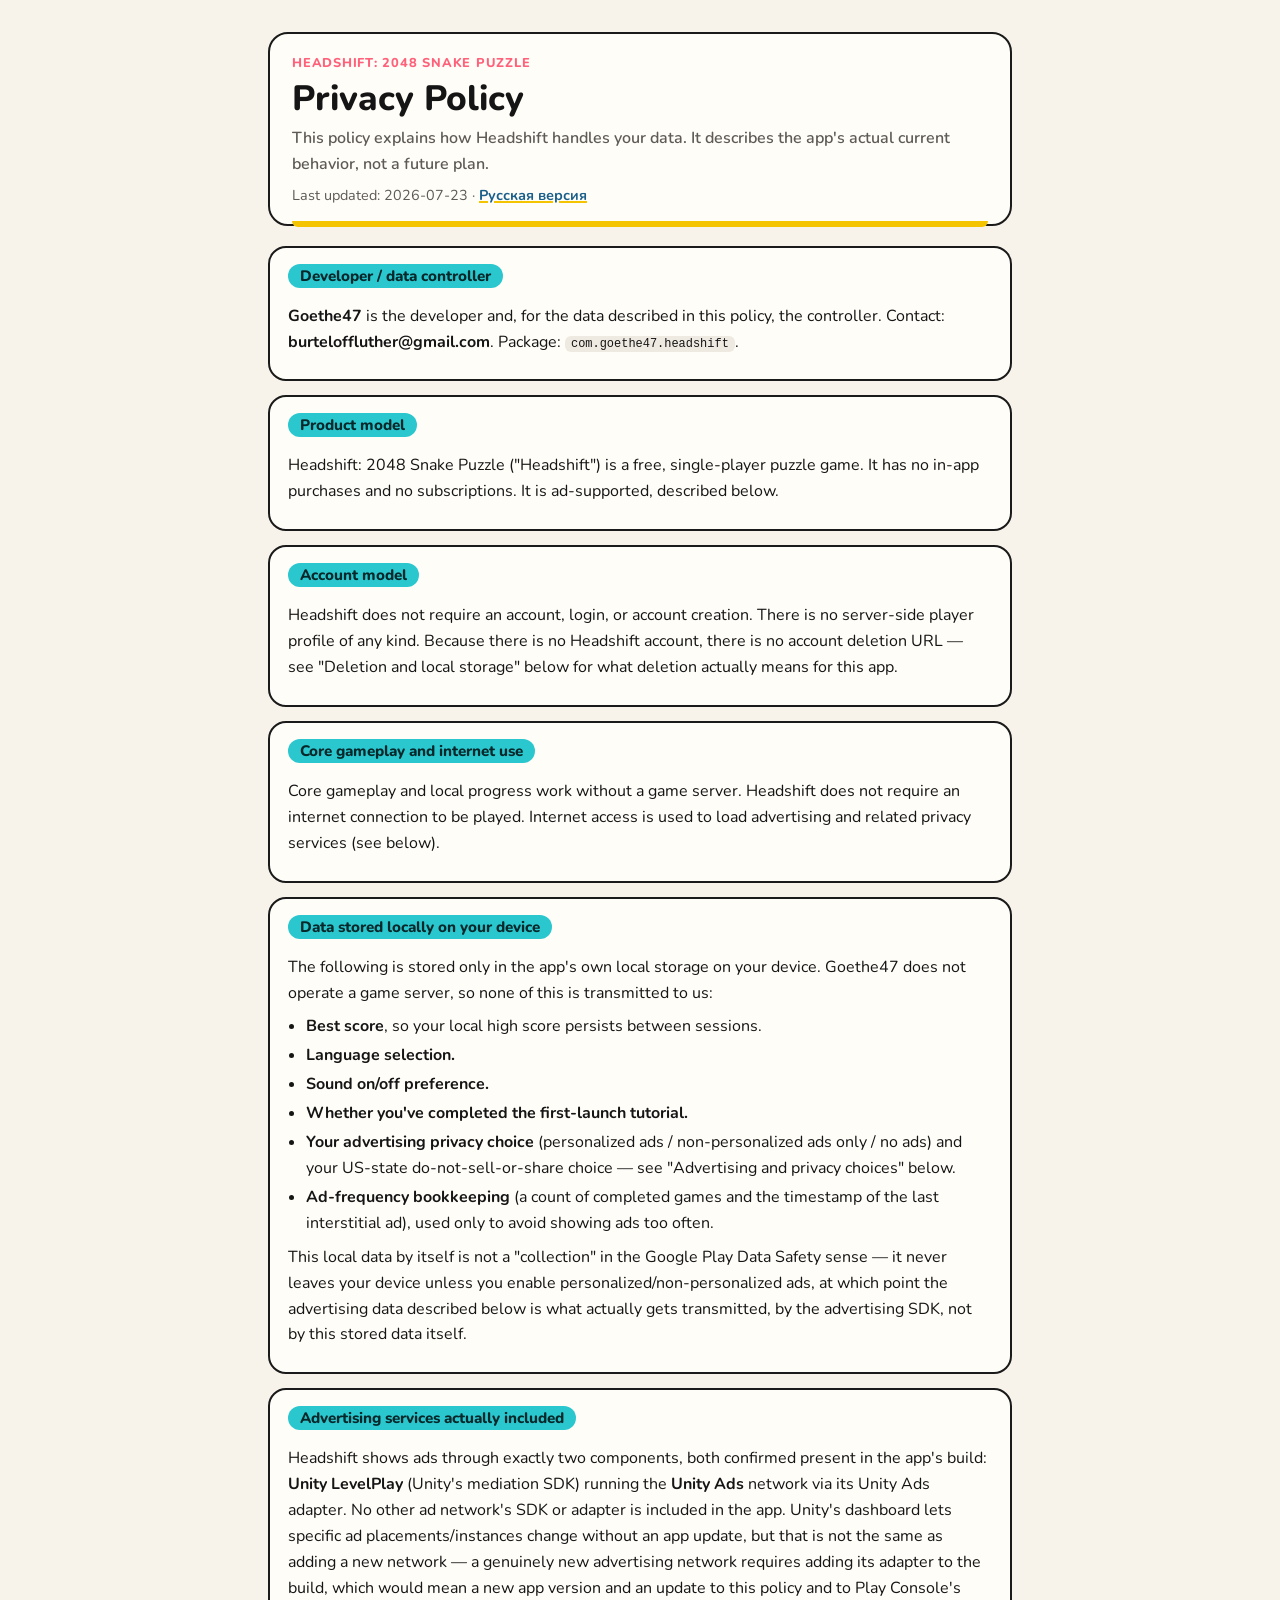
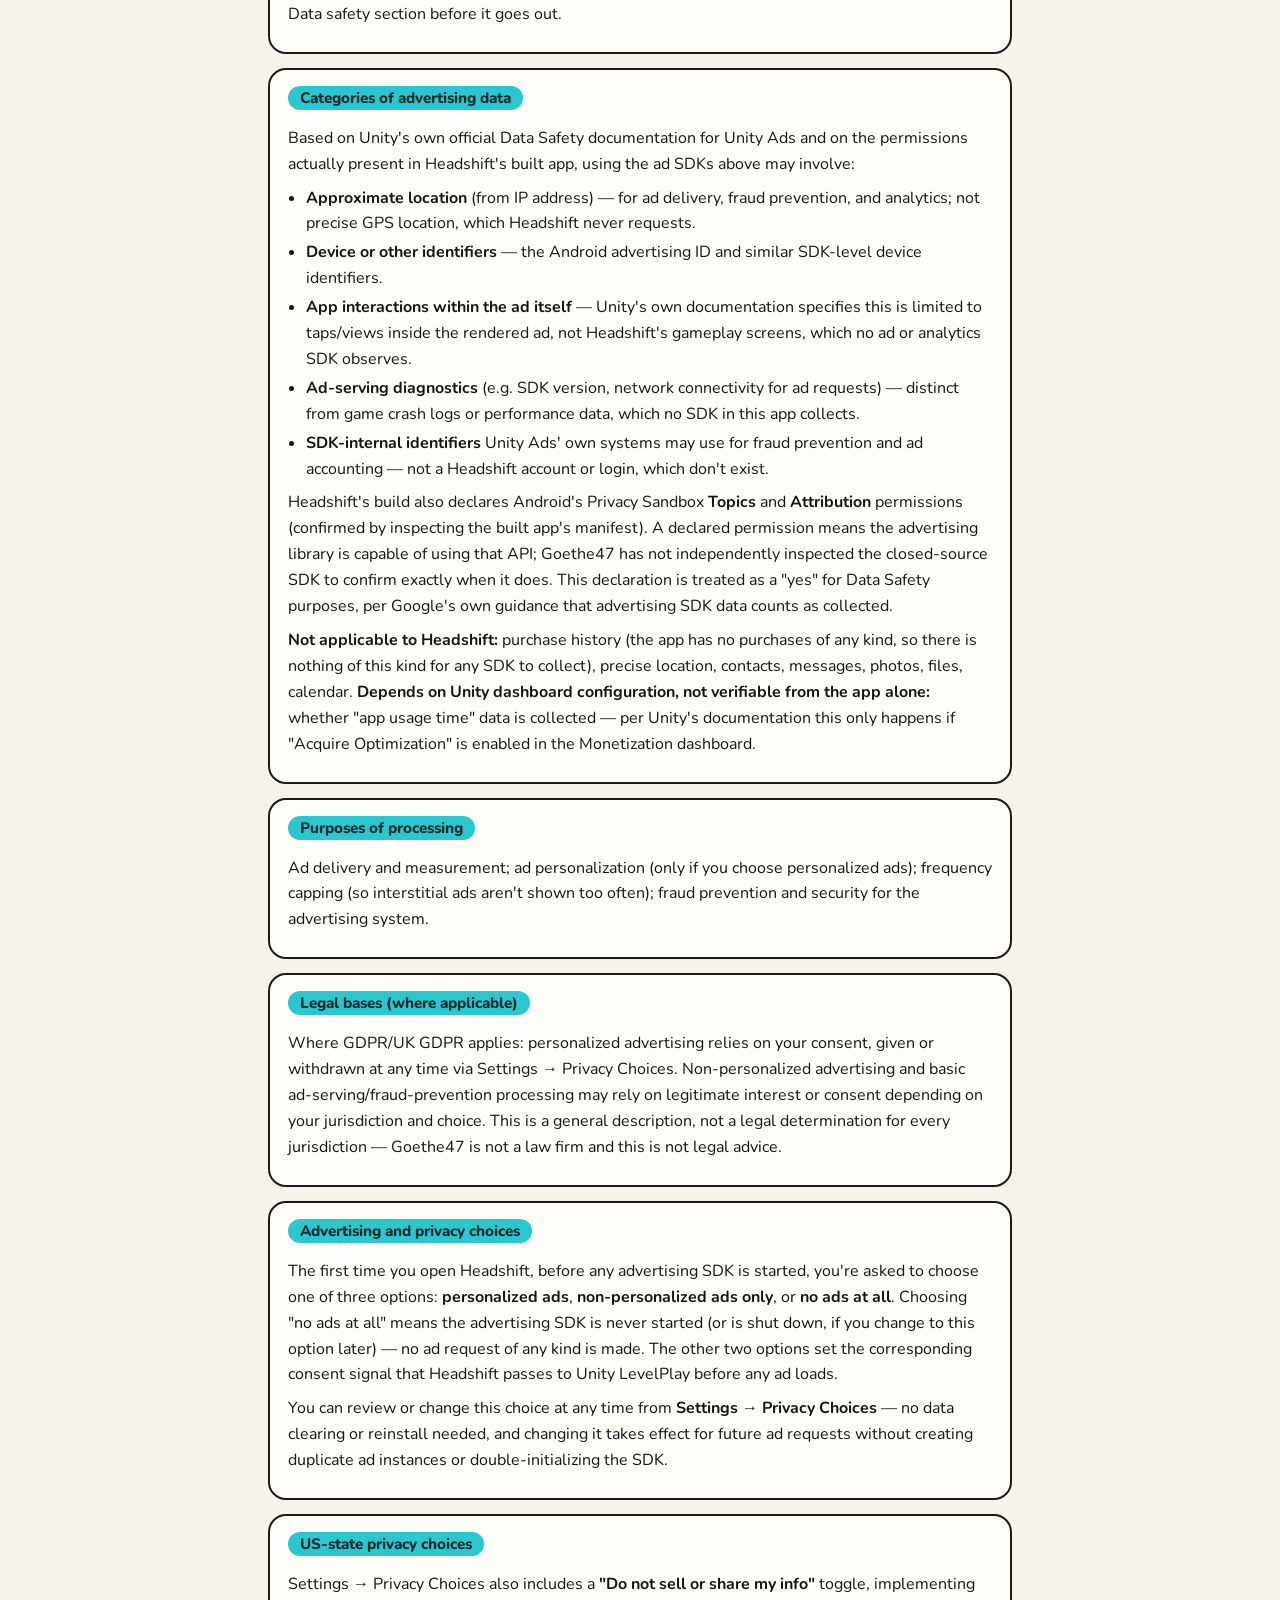
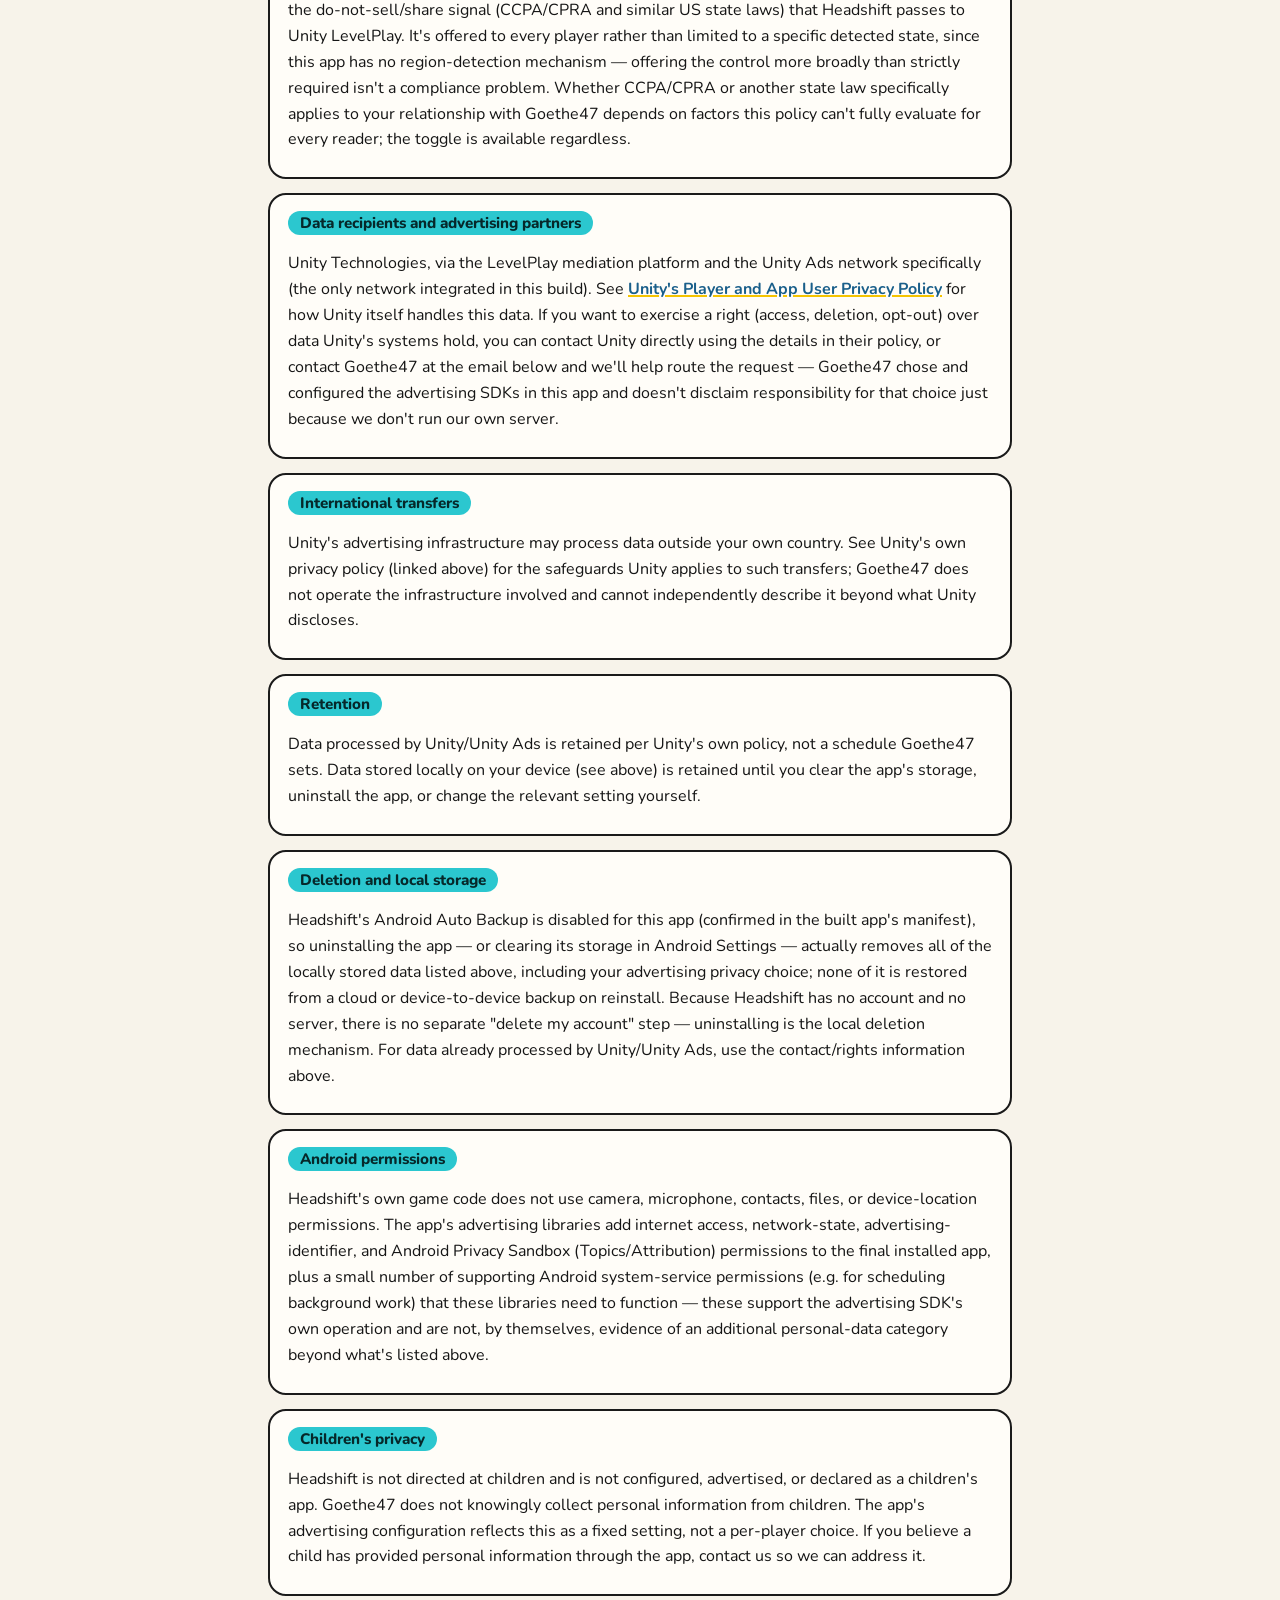
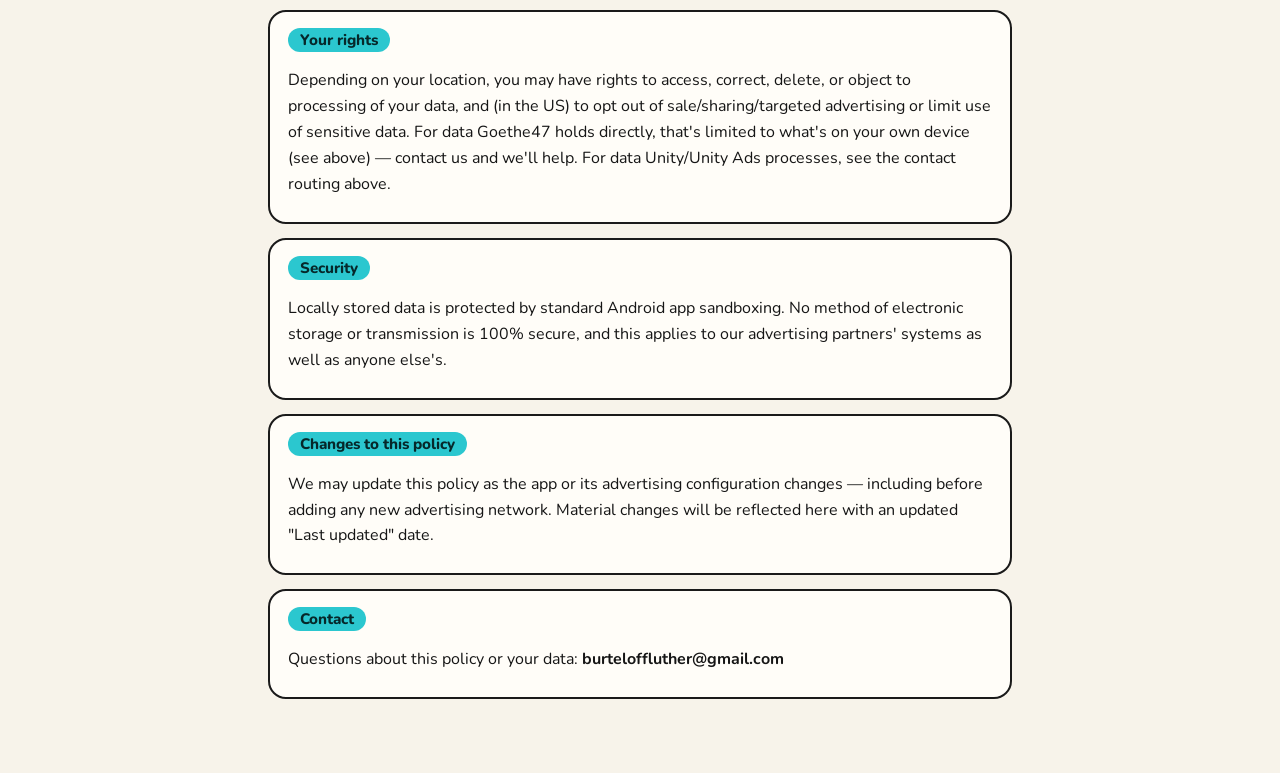
==== index.html @ c15bf527 "Rewrite policy to match the audited, actually-implemented behavior Removes claims that no longer hel" ====
<!doctype html>
<html lang="en">
<head>
  <meta charset="utf-8" />
  <meta name="viewport" content="width=device-width,initial-scale=1" />
  <title>Headshift Privacy Policy</title>
  <link rel="stylesheet" href="styles.css" />
</head>
<body>
  <main class="container">
    <header class="page-header">
      <p class="eyebrow">Headshift: 2048 Snake Puzzle</p>
      <h1>Privacy Policy</h1>
      <p class="lead">This policy explains how Headshift handles your data. It describes the app's actual current behavior, not a future plan.</p>
      <p class="meta">Last updated: 2026-07-23 · <a href="privacy.ru.html">Русская версия</a></p>
    </header>

    <section><h2>Developer / data controller</h2><p><strong>Goethe47</strong> is the developer and, for the data described in this policy, the controller. Contact: <strong>burteloffluther@gmail.com</strong>. Package: <code>com.goethe47.headshift</code>.</p></section>

    <section><h2>Product model</h2><p>Headshift: 2048 Snake Puzzle ("Headshift") is a free, single-player puzzle game. It has no in-app purchases and no subscriptions. It is ad-supported, described below.</p></section>

    <section><h2>Account model</h2><p>Headshift does not require an account, login, or account creation. There is no server-side player profile of any kind. Because there is no Headshift account, there is no account deletion URL — see "Deletion and local storage" below for what deletion actually means for this app.</p></section>

    <section><h2>Core gameplay and internet use</h2><p>Core gameplay and local progress work without a game server. Headshift does not require an internet connection to be played. Internet access is used to load advertising and related privacy services (see below).</p></section>

    <section><h2>Data stored locally on your device</h2><p>The following is stored only in the app's own local storage on your device. Goethe47 does not operate a game server, so none of this is transmitted to us:</p><ul><li><strong>Best score</strong>, so your local high score persists between sessions.</li><li><strong>Language selection.</strong></li><li><strong>Sound on/off preference.</strong></li><li><strong>Whether you've completed the first-launch tutorial.</strong></li><li><strong>Your advertising privacy choice</strong> (personalized ads / non-personalized ads only / no ads) and your US-state do-not-sell-or-share choice — see "Advertising and privacy choices" below.</li><li><strong>Ad-frequency bookkeeping</strong> (a count of completed games and the timestamp of the last interstitial ad), used only to avoid showing ads too often.</li></ul><p>This local data by itself is not a "collection" in the Google Play Data Safety sense — it never leaves your device unless you enable personalized/non-personalized ads, at which point the advertising data described below is what actually gets transmitted, by the advertising SDK, not by this stored data itself.</p></section>

    <section><h2>Advertising services actually included</h2><p>Headshift shows ads through exactly two components, both confirmed present in the app's build: <strong>Unity LevelPlay</strong> (Unity's mediation SDK) running the <strong>Unity Ads</strong> network via its Unity Ads adapter. No other ad network's SDK or adapter is included in the app. Unity's dashboard lets specific ad placements/instances change without an app update, but that is not the same as adding a new network — a genuinely new advertising network requires adding its adapter to the build, which would mean a new app version and an update to this policy and to Play Console's Data safety section before it goes out.</p></section>

    <section><h2>Categories of advertising data</h2><p>Based on Unity's own official Data Safety documentation for Unity Ads and on the permissions actually present in Headshift's built app, using the ad SDKs above may involve:</p><ul><li><strong>Approximate location</strong> (from IP address) — for ad delivery, fraud prevention, and analytics; not precise GPS location, which Headshift never requests.</li><li><strong>Device or other identifiers</strong> — the Android advertising ID and similar SDK-level device identifiers.</li><li><strong>App interactions within the ad itself</strong> — Unity's own documentation specifies this is limited to taps/views inside the rendered ad, not Headshift's gameplay screens, which no ad or analytics SDK observes.</li><li><strong>Ad-serving diagnostics</strong> (e.g. SDK version, network connectivity for ad requests) — distinct from game crash logs or performance data, which no SDK in this app collects.</li><li><strong>SDK-internal identifiers</strong> Unity Ads' own systems may use for fraud prevention and ad accounting — not a Headshift account or login, which don't exist.</li></ul><p>Headshift's build also declares Android's Privacy Sandbox <strong>Topics</strong> and <strong>Attribution</strong> permissions (confirmed by inspecting the built app's manifest). A declared permission means the advertising library is capable of using that API; Goethe47 has not independently inspected the closed-source SDK to confirm exactly when it does. This declaration is treated as a "yes" for Data Safety purposes, per Google's own guidance that advertising SDK data counts as collected.</p><p><strong>Not applicable to Headshift:</strong> purchase history (the app has no purchases of any kind, so there is nothing of this kind for any SDK to collect), precise location, contacts, messages, photos, files, calendar. <strong>Depends on Unity dashboard configuration, not verifiable from the app alone:</strong> whether "app usage time" data is collected — per Unity's documentation this only happens if "Acquire Optimization" is enabled in the Monetization dashboard.</p></section>

    <section><h2>Purposes of processing</h2><p>Ad delivery and measurement; ad personalization (only if you choose personalized ads); frequency capping (so interstitial ads aren't shown too often); fraud prevention and security for the advertising system.</p></section>

    <section><h2>Legal bases (where applicable)</h2><p>Where GDPR/UK GDPR applies: personalized advertising relies on your consent, given or withdrawn at any time via Settings → Privacy Choices. Non-personalized advertising and basic ad-serving/fraud-prevention processing may rely on legitimate interest or consent depending on your jurisdiction and choice. This is a general description, not a legal determination for every jurisdiction — Goethe47 is not a law firm and this is not legal advice.</p></section>

    <section><h2>Advertising and privacy choices</h2><p>The first time you open Headshift, before any advertising SDK is started, you're asked to choose one of three options: <strong>personalized ads</strong>, <strong>non-personalized ads only</strong>, or <strong>no ads at all</strong>. Choosing "no ads at all" means the advertising SDK is never started (or is shut down, if you change to this option later) — no ad request of any kind is made. The other two options set the corresponding consent signal that Headshift passes to Unity LevelPlay before any ad loads.</p><p>You can review or change this choice at any time from <strong>Settings → Privacy Choices</strong> — no data clearing or reinstall needed, and changing it takes effect for future ad requests without creating duplicate ad instances or double-initializing the SDK.</p></section>

    <section><h2>US-state privacy choices</h2><p>Settings → Privacy Choices also includes a <strong>"Do not sell or share my info"</strong> toggle, implementing the do-not-sell/share signal (CCPA/CPRA and similar US state laws) that Headshift passes to Unity LevelPlay. It's offered to every player rather than limited to a specific detected state, since this app has no region-detection mechanism — offering the control more broadly than strictly required isn't a compliance problem. Whether CCPA/CPRA or another state law specifically applies to your relationship with Goethe47 depends on factors this policy can't fully evaluate for every reader; the toggle is available regardless.</p></section>

    <section><h2>Data recipients and advertising partners</h2><p>Unity Technologies, via the LevelPlay mediation platform and the Unity Ads network specifically (the only network integrated in this build). See <a href="https://unity.com/legal/game-player-and-app-user-privacy-policy" target="_blank" rel="noopener">Unity's Player and App User Privacy Policy</a> for how Unity itself handles this data. If you want to exercise a right (access, deletion, opt-out) over data Unity's systems hold, you can contact Unity directly using the details in their policy, or contact Goethe47 at the email below and we'll help route the request — Goethe47 chose and configured the advertising SDKs in this app and doesn't disclaim responsibility for that choice just because we don't run our own server.</p></section>

    <section><h2>International transfers</h2><p>Unity's advertising infrastructure may process data outside your own country. See Unity's own privacy policy (linked above) for the safeguards Unity applies to such transfers; Goethe47 does not operate the infrastructure involved and cannot independently describe it beyond what Unity discloses.</p></section>

    <section><h2>Retention</h2><p>Data processed by Unity/Unity Ads is retained per Unity's own policy, not a schedule Goethe47 sets. Data stored locally on your device (see above) is retained until you clear the app's storage, uninstall the app, or change the relevant setting yourself.</p></section>

    <section><h2>Deletion and local storage</h2><p>Headshift's Android Auto Backup is disabled for this app (confirmed in the built app's manifest), so uninstalling the app — or clearing its storage in Android Settings — actually removes all of the locally stored data listed above, including your advertising privacy choice; none of it is restored from a cloud or device-to-device backup on reinstall. Because Headshift has no account and no server, there is no separate "delete my account" step — uninstalling is the local deletion mechanism. For data already processed by Unity/Unity Ads, use the contact/rights information above.</p></section>

    <section><h2>Android permissions</h2><p>Headshift's own game code does not use camera, microphone, contacts, files, or device-location permissions. The app's advertising libraries add internet access, network-state, advertising-identifier, and Android Privacy Sandbox (Topics/Attribution) permissions to the final installed app, plus a small number of supporting Android system-service permissions (e.g. for scheduling background work) that these libraries need to function — these support the advertising SDK's own operation and are not, by themselves, evidence of an additional personal-data category beyond what's listed above.</p></section>

    <section><h2>Children's privacy</h2><p>Headshift is not directed at children and is not configured, advertised, or declared as a children's app. Goethe47 does not knowingly collect personal information from children. The app's advertising configuration reflects this as a fixed setting, not a per-player choice. If you believe a child has provided personal information through the app, contact us so we can address it.</p></section>

    <section><h2>Your rights</h2><p>Depending on your location, you may have rights to access, correct, delete, or object to processing of your data, and (in the US) to opt out of sale/sharing/targeted advertising or limit use of sensitive data. For data Goethe47 holds directly, that's limited to what's on your own device (see above) — contact us and we'll help. For data Unity/Unity Ads processes, see the contact routing above.</p></section>

    <section><h2>Security</h2><p>Locally stored data is protected by standard Android app sandboxing. No method of electronic storage or transmission is 100% secure, and this applies to our advertising partners' systems as well as anyone else's.</p></section>

    <section><h2>Changes to this policy</h2><p>We may update this policy as the app or its advertising configuration changes — including before adding any new advertising network. Material changes will be reflected here with an updated "Last updated" date.</p></section>

    <section><h2>Contact</h2><p>Questions about this policy or your data: <strong>burteloffluther@gmail.com</strong></p></section>
  </main>
</body>
</html>
---- styles.css ----
@import url("https://fonts.googleapis.com/css2?family=Nunito:wght@400;600;700;800&display=swap");

:root {
  --bg: #f7f3ea;
  --card: #fffdf8;
  --ink: #151515;
  --muted: #5e5a55;
  --border: #1a1a1a;
  --coral: #ff617a;
  --teal: #2bc7cf;
  --gold: #f5c400;
}

* { box-sizing: border-box; }

body {
  margin: 0;
  font-family: "Nunito", "Segoe UI", sans-serif;
  color: var(--ink);
  line-height: 1.62;
  background: var(--bg);
}

.container {
  max-width: 780px;
  margin: 0 auto;
  padding: 32px 18px 60px;
}

.page-header {
  margin-bottom: 20px;
  background: var(--card);
  border: 2px solid var(--border);
  border-radius: 20px;
  padding: 20px 22px 16px;
  position: relative;
}

.page-header::after {
  content: "";
  position: absolute;
  left: 22px;
  right: 22px;
  bottom: -3px;
  height: 6px;
  border-radius: 0 0 12px 12px;
  background: var(--gold);
}

.eyebrow {
  margin: 0 0 6px;
  color: var(--coral);
  font: 800 0.8rem "Nunito", sans-serif;
  letter-spacing: 0.06em;
  text-transform: uppercase;
}

h1 {
  margin: 0 0 8px;
  font: 800 clamp(1.7rem, 1.45rem + 1.1vw, 2.2rem) "Nunito", sans-serif;
  line-height: 1.15;
}

.lead { margin: 0 0 6px; color: var(--muted); font-weight: 600; }

.meta { margin: 0; color: var(--muted); font-size: 0.9rem; }

section {
  margin-bottom: 14px;
  padding: 16px 18px;
  border-radius: 18px;
  border: 2px solid var(--border);
  background: var(--card);
}

section h2 {
  margin: 0 0 8px;
  display: inline-block;
  padding: 2px 12px;
  border-radius: 999px;
  background: var(--teal);
  color: #06282a;
  font: 800 0.95rem "Nunito", sans-serif;
}

section p, section li { color: var(--ink); }

section p { margin: 8px 0; }

ul { margin: 8px 0 0 18px; padding: 0; }

li { margin: 3px 0; }

code {
  background: #efeae1;
  border-radius: 6px;
  padding: 1px 6px;
  font-size: 0.92em;
}

a {
  color: #1a5f8a;
  font-weight: 700;
  text-decoration: underline;
  text-decoration-color: var(--gold);
  text-decoration-thickness: 2px;
}

.footer { color: var(--muted); font-size: 0.9rem; text-align: center; }

@media (max-width: 640px) {
  .container { padding: 22px 12px 40px; }
}

@media (prefers-reduced-motion: reduce) {
  *,
  *::before,
  *::after {
    animation-duration: 0.01ms !important;
    animation-iteration-count: 1 !important;
    transition-duration: 0.01ms !important;
    scroll-behavior: auto !important;
  }
}
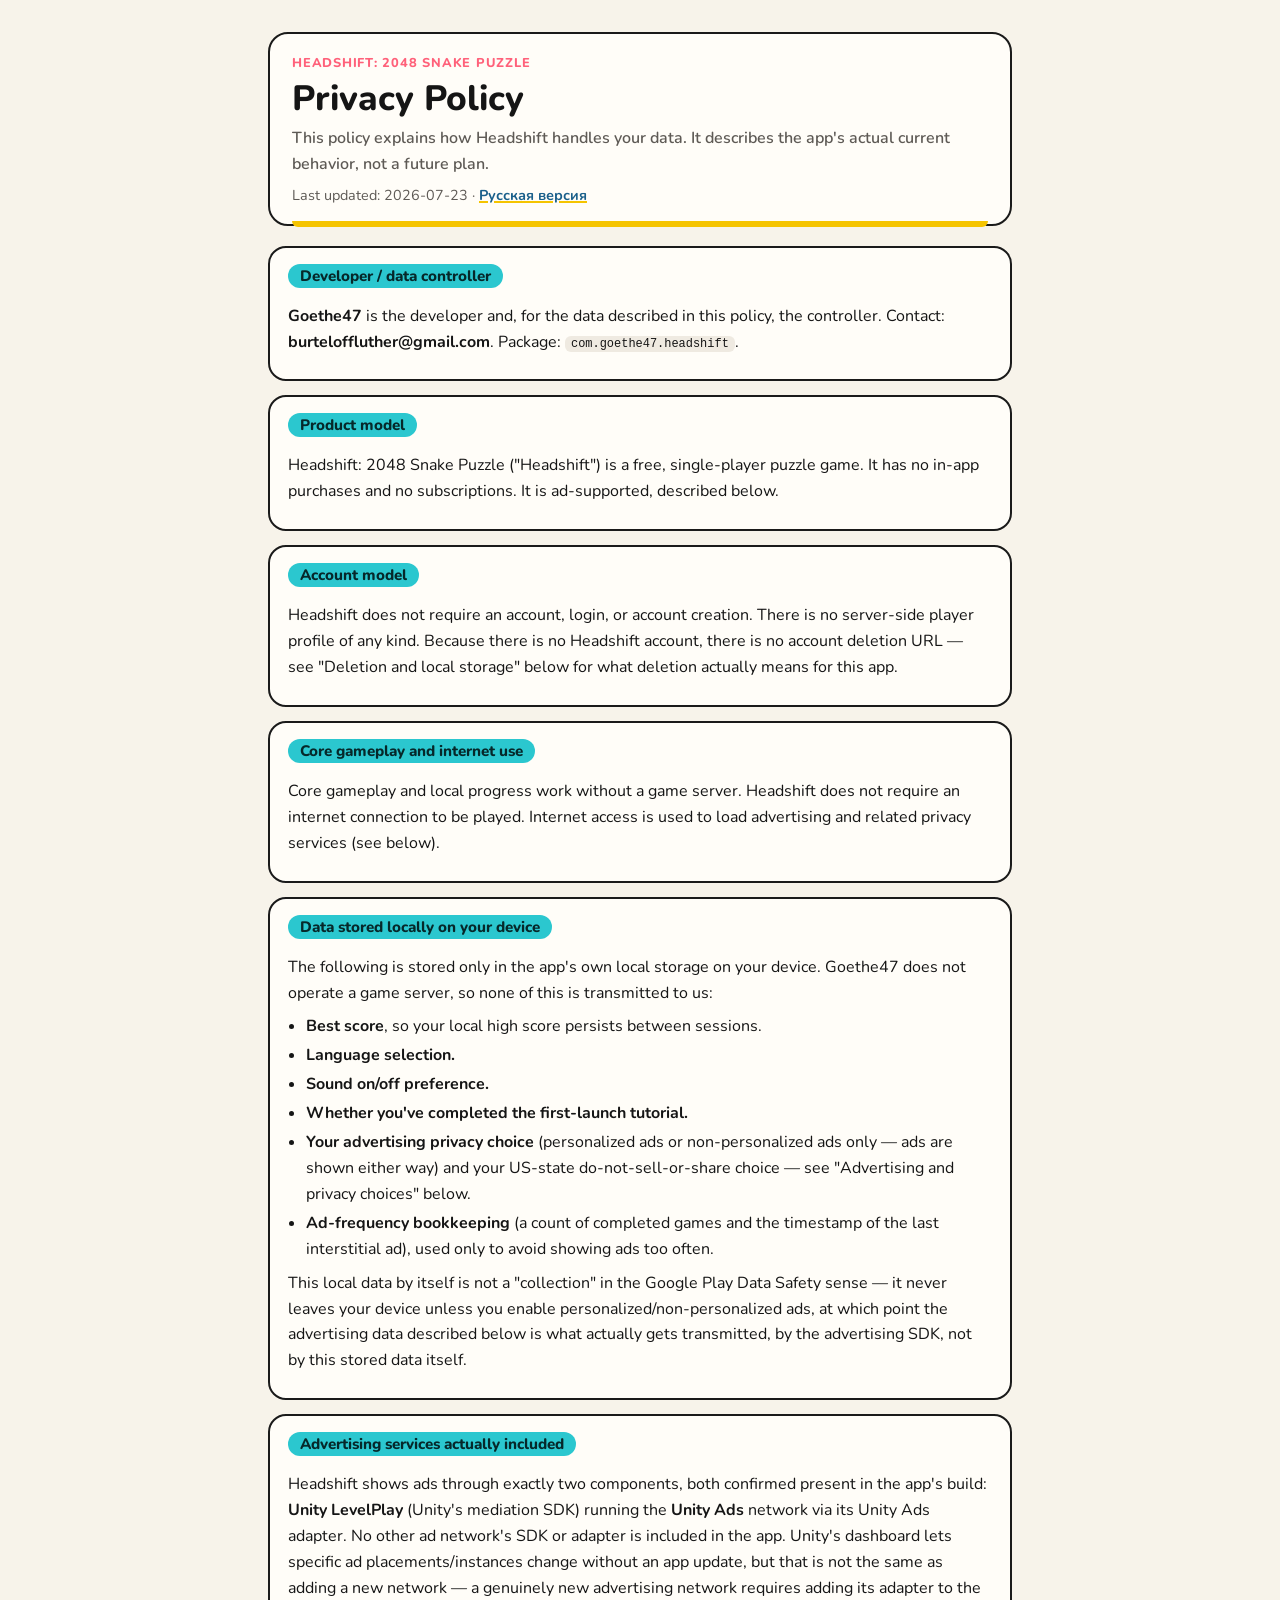
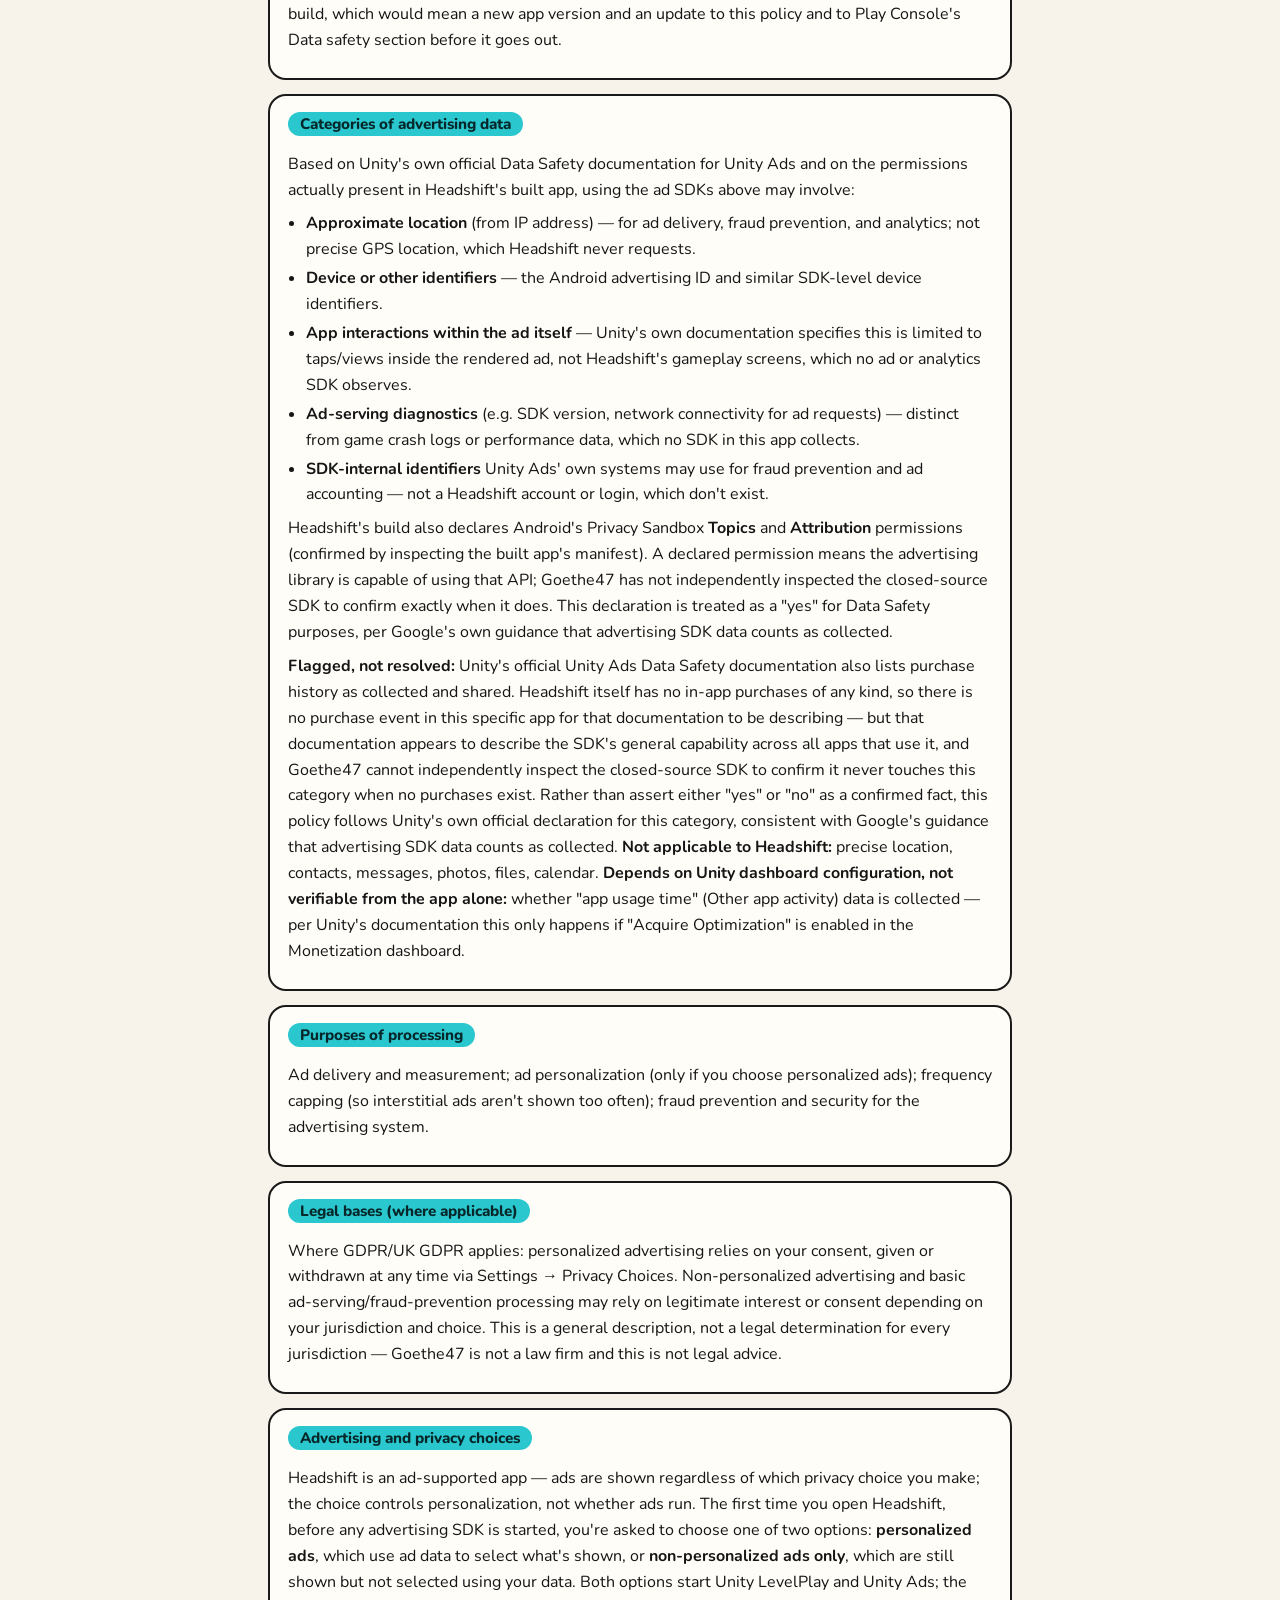
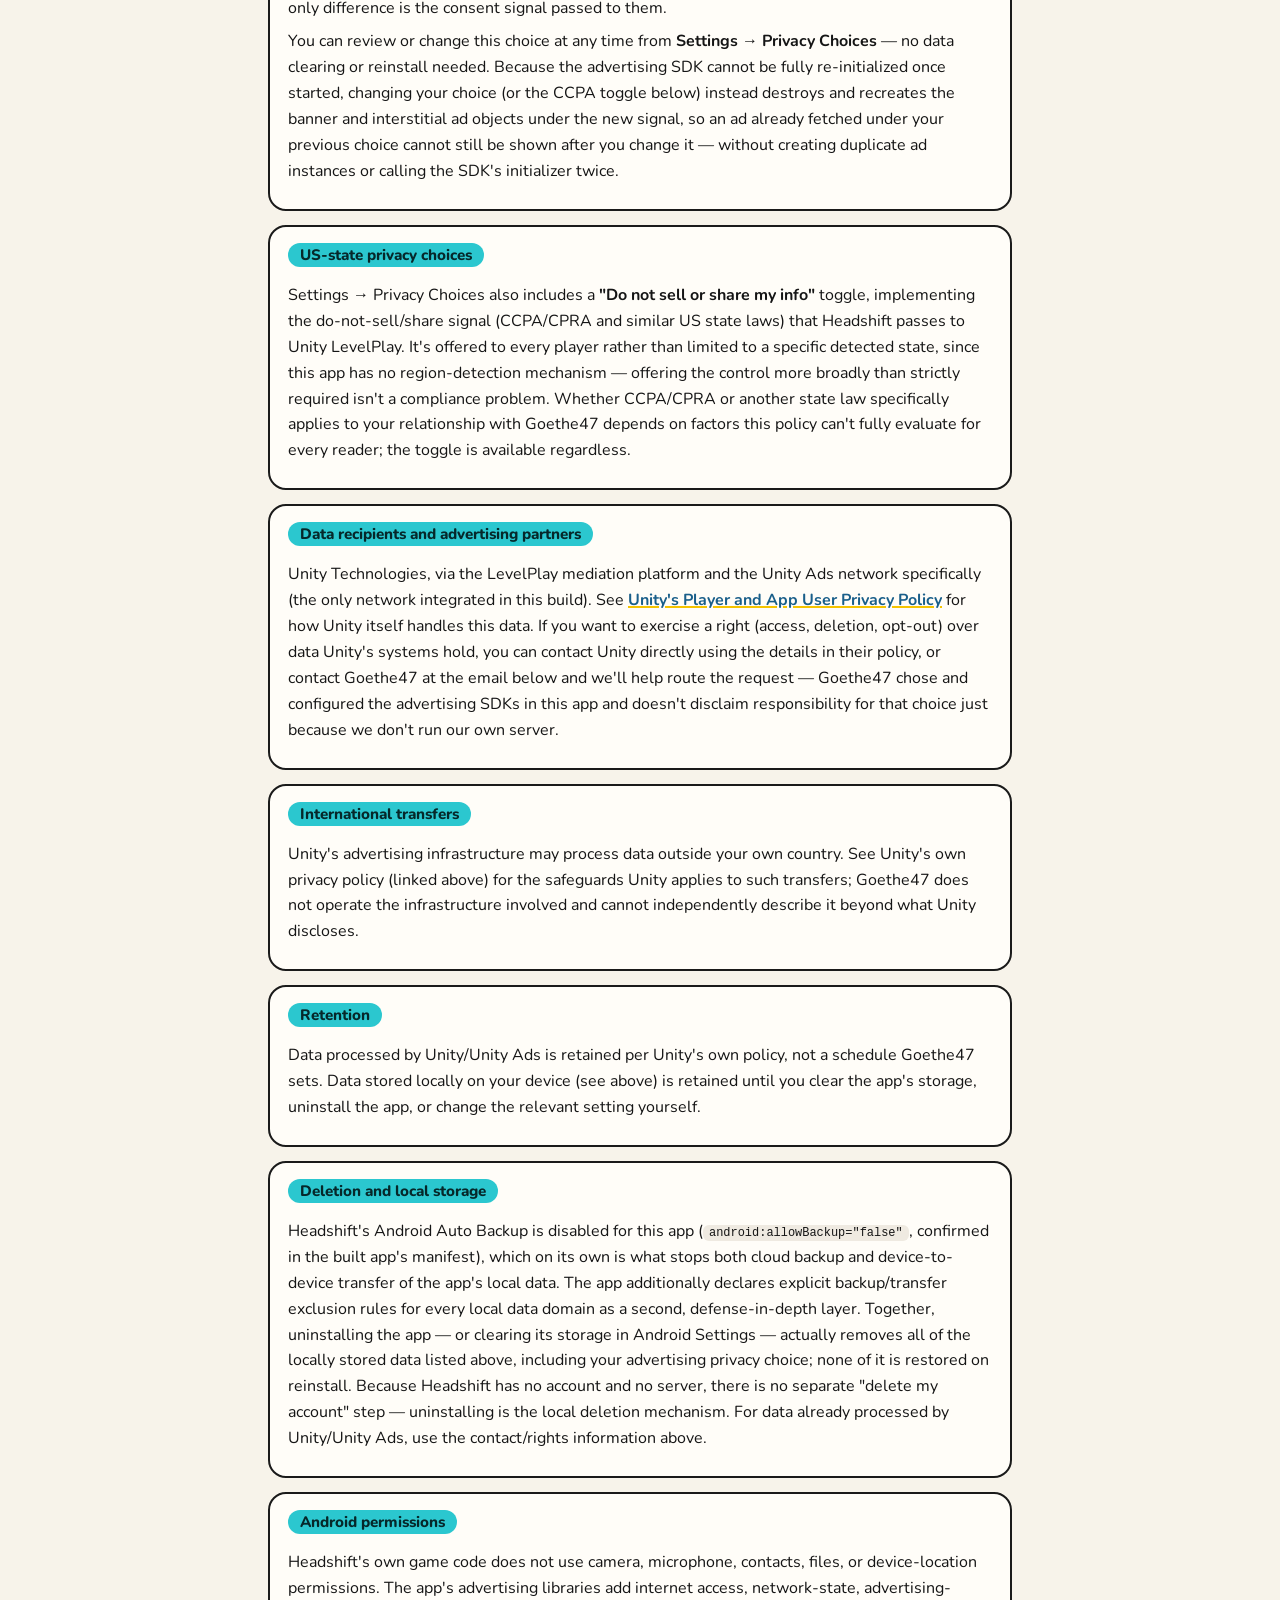
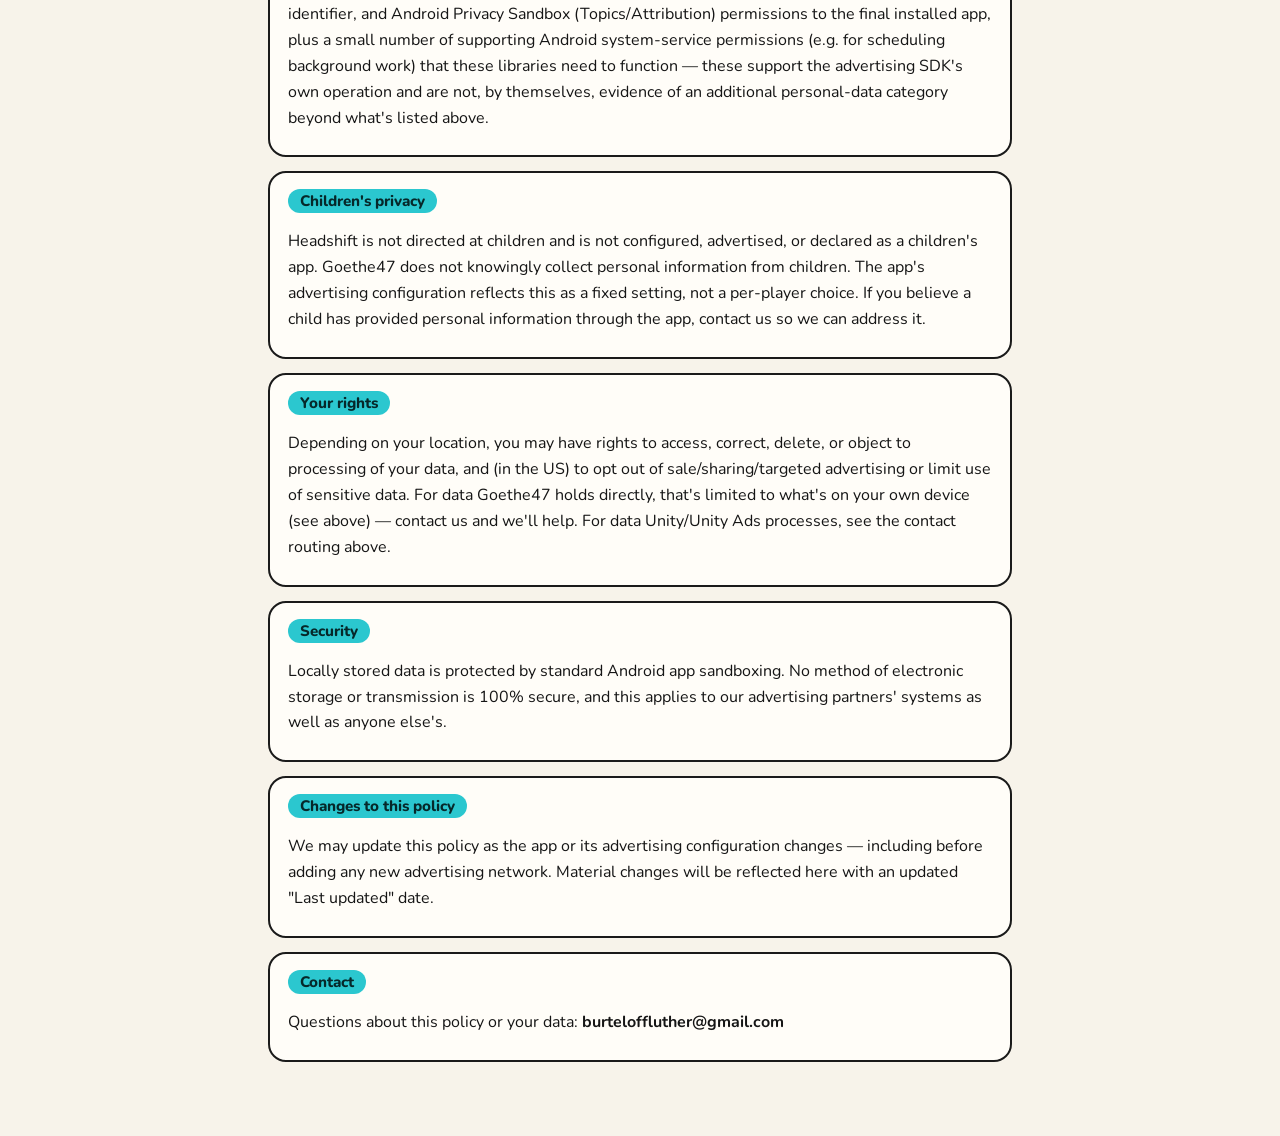
==== commit 527751df: "Correct policy: ads always show, no full-decline option The previous version described a "no ads at " ====
--- a/index.html
+++ b/index.html
@@ -23,17 +23,17 @@
 
     <section><h2>Core gameplay and internet use</h2><p>Core gameplay and local progress work without a game server. Headshift does not require an internet connection to be played. Internet access is used to load advertising and related privacy services (see below).</p></section>
 
-    <section><h2>Data stored locally on your device</h2><p>The following is stored only in the app's own local storage on your device. Goethe47 does not operate a game server, so none of this is transmitted to us:</p><ul><li><strong>Best score</strong>, so your local high score persists between sessions.</li><li><strong>Language selection.</strong></li><li><strong>Sound on/off preference.</strong></li><li><strong>Whether you've completed the first-launch tutorial.</strong></li><li><strong>Your advertising privacy choice</strong> (personalized ads / non-personalized ads only / no ads) and your US-state do-not-sell-or-share choice — see "Advertising and privacy choices" below.</li><li><strong>Ad-frequency bookkeeping</strong> (a count of completed games and the timestamp of the last interstitial ad), used only to avoid showing ads too often.</li></ul><p>This local data by itself is not a "collection" in the Google Play Data Safety sense — it never leaves your device unless you enable personalized/non-personalized ads, at which point the advertising data described below is what actually gets transmitted, by the advertising SDK, not by this stored data itself.</p></section>
+    <section><h2>Data stored locally on your device</h2><p>The following is stored only in the app's own local storage on your device. Goethe47 does not operate a game server, so none of this is transmitted to us:</p><ul><li><strong>Best score</strong>, so your local high score persists between sessions.</li><li><strong>Language selection.</strong></li><li><strong>Sound on/off preference.</strong></li><li><strong>Whether you've completed the first-launch tutorial.</strong></li><li><strong>Your advertising privacy choice</strong> (personalized ads or non-personalized ads only — ads are shown either way) and your US-state do-not-sell-or-share choice — see "Advertising and privacy choices" below.</li><li><strong>Ad-frequency bookkeeping</strong> (a count of completed games and the timestamp of the last interstitial ad), used only to avoid showing ads too often.</li></ul><p>This local data by itself is not a "collection" in the Google Play Data Safety sense — it never leaves your device unless you enable personalized/non-personalized ads, at which point the advertising data described below is what actually gets transmitted, by the advertising SDK, not by this stored data itself.</p></section>
 
     <section><h2>Advertising services actually included</h2><p>Headshift shows ads through exactly two components, both confirmed present in the app's build: <strong>Unity LevelPlay</strong> (Unity's mediation SDK) running the <strong>Unity Ads</strong> network via its Unity Ads adapter. No other ad network's SDK or adapter is included in the app. Unity's dashboard lets specific ad placements/instances change without an app update, but that is not the same as adding a new network — a genuinely new advertising network requires adding its adapter to the build, which would mean a new app version and an update to this policy and to Play Console's Data safety section before it goes out.</p></section>
 
-    <section><h2>Categories of advertising data</h2><p>Based on Unity's own official Data Safety documentation for Unity Ads and on the permissions actually present in Headshift's built app, using the ad SDKs above may involve:</p><ul><li><strong>Approximate location</strong> (from IP address) — for ad delivery, fraud prevention, and analytics; not precise GPS location, which Headshift never requests.</li><li><strong>Device or other identifiers</strong> — the Android advertising ID and similar SDK-level device identifiers.</li><li><strong>App interactions within the ad itself</strong> — Unity's own documentation specifies this is limited to taps/views inside the rendered ad, not Headshift's gameplay screens, which no ad or analytics SDK observes.</li><li><strong>Ad-serving diagnostics</strong> (e.g. SDK version, network connectivity for ad requests) — distinct from game crash logs or performance data, which no SDK in this app collects.</li><li><strong>SDK-internal identifiers</strong> Unity Ads' own systems may use for fraud prevention and ad accounting — not a Headshift account or login, which don't exist.</li></ul><p>Headshift's build also declares Android's Privacy Sandbox <strong>Topics</strong> and <strong>Attribution</strong> permissions (confirmed by inspecting the built app's manifest). A declared permission means the advertising library is capable of using that API; Goethe47 has not independently inspected the closed-source SDK to confirm exactly when it does. This declaration is treated as a "yes" for Data Safety purposes, per Google's own guidance that advertising SDK data counts as collected.</p><p><strong>Not applicable to Headshift:</strong> purchase history (the app has no purchases of any kind, so there is nothing of this kind for any SDK to collect), precise location, contacts, messages, photos, files, calendar. <strong>Depends on Unity dashboard configuration, not verifiable from the app alone:</strong> whether "app usage time" data is collected — per Unity's documentation this only happens if "Acquire Optimization" is enabled in the Monetization dashboard.</p></section>
+    <section><h2>Categories of advertising data</h2><p>Based on Unity's own official Data Safety documentation for Unity Ads and on the permissions actually present in Headshift's built app, using the ad SDKs above may involve:</p><ul><li><strong>Approximate location</strong> (from IP address) — for ad delivery, fraud prevention, and analytics; not precise GPS location, which Headshift never requests.</li><li><strong>Device or other identifiers</strong> — the Android advertising ID and similar SDK-level device identifiers.</li><li><strong>App interactions within the ad itself</strong> — Unity's own documentation specifies this is limited to taps/views inside the rendered ad, not Headshift's gameplay screens, which no ad or analytics SDK observes.</li><li><strong>Ad-serving diagnostics</strong> (e.g. SDK version, network connectivity for ad requests) — distinct from game crash logs or performance data, which no SDK in this app collects.</li><li><strong>SDK-internal identifiers</strong> Unity Ads' own systems may use for fraud prevention and ad accounting — not a Headshift account or login, which don't exist.</li></ul><p>Headshift's build also declares Android's Privacy Sandbox <strong>Topics</strong> and <strong>Attribution</strong> permissions (confirmed by inspecting the built app's manifest). A declared permission means the advertising library is capable of using that API; Goethe47 has not independently inspected the closed-source SDK to confirm exactly when it does. This declaration is treated as a "yes" for Data Safety purposes, per Google's own guidance that advertising SDK data counts as collected.</p><p><strong>Flagged, not resolved:</strong> Unity's official Unity Ads Data Safety documentation also lists purchase history as collected and shared. Headshift itself has no in-app purchases of any kind, so there is no purchase event in this specific app for that documentation to be describing — but that documentation appears to describe the SDK's general capability across all apps that use it, and Goethe47 cannot independently inspect the closed-source SDK to confirm it never touches this category when no purchases exist. Rather than assert either "yes" or "no" as a confirmed fact, this policy follows Unity's own official declaration for this category, consistent with Google's guidance that advertising SDK data counts as collected. <strong>Not applicable to Headshift:</strong> precise location, contacts, messages, photos, files, calendar. <strong>Depends on Unity dashboard configuration, not verifiable from the app alone:</strong> whether "app usage time" (Other app activity) data is collected — per Unity's documentation this only happens if "Acquire Optimization" is enabled in the Monetization dashboard.</p></section>
 
     <section><h2>Purposes of processing</h2><p>Ad delivery and measurement; ad personalization (only if you choose personalized ads); frequency capping (so interstitial ads aren't shown too often); fraud prevention and security for the advertising system.</p></section>
 
     <section><h2>Legal bases (where applicable)</h2><p>Where GDPR/UK GDPR applies: personalized advertising relies on your consent, given or withdrawn at any time via Settings → Privacy Choices. Non-personalized advertising and basic ad-serving/fraud-prevention processing may rely on legitimate interest or consent depending on your jurisdiction and choice. This is a general description, not a legal determination for every jurisdiction — Goethe47 is not a law firm and this is not legal advice.</p></section>
 
-    <section><h2>Advertising and privacy choices</h2><p>The first time you open Headshift, before any advertising SDK is started, you're asked to choose one of three options: <strong>personalized ads</strong>, <strong>non-personalized ads only</strong>, or <strong>no ads at all</strong>. Choosing "no ads at all" means the advertising SDK is never started (or is shut down, if you change to this option later) — no ad request of any kind is made. The other two options set the corresponding consent signal that Headshift passes to Unity LevelPlay before any ad loads.</p><p>You can review or change this choice at any time from <strong>Settings → Privacy Choices</strong> — no data clearing or reinstall needed, and changing it takes effect for future ad requests without creating duplicate ad instances or double-initializing the SDK.</p></section>
+    <section><h2>Advertising and privacy choices</h2><p>Headshift is an ad-supported app — ads are shown regardless of which privacy choice you make; the choice controls personalization, not whether ads run. The first time you open Headshift, before any advertising SDK is started, you're asked to choose one of two options: <strong>personalized ads</strong>, which use ad data to select what's shown, or <strong>non-personalized ads only</strong>, which are still shown but not selected using your data. Both options start Unity LevelPlay and Unity Ads; the only difference is the consent signal passed to them.</p><p>You can review or change this choice at any time from <strong>Settings → Privacy Choices</strong> — no data clearing or reinstall needed. Because the advertising SDK cannot be fully re-initialized once started, changing your choice (or the CCPA toggle below) instead destroys and recreates the banner and interstitial ad objects under the new signal, so an ad already fetched under your previous choice cannot still be shown after you change it — without creating duplicate ad instances or calling the SDK's initializer twice.</p></section>
 
     <section><h2>US-state privacy choices</h2><p>Settings → Privacy Choices also includes a <strong>"Do not sell or share my info"</strong> toggle, implementing the do-not-sell/share signal (CCPA/CPRA and similar US state laws) that Headshift passes to Unity LevelPlay. It's offered to every player rather than limited to a specific detected state, since this app has no region-detection mechanism — offering the control more broadly than strictly required isn't a compliance problem. Whether CCPA/CPRA or another state law specifically applies to your relationship with Goethe47 depends on factors this policy can't fully evaluate for every reader; the toggle is available regardless.</p></section>
 
@@ -43,7 +43,7 @@
 
     <section><h2>Retention</h2><p>Data processed by Unity/Unity Ads is retained per Unity's own policy, not a schedule Goethe47 sets. Data stored locally on your device (see above) is retained until you clear the app's storage, uninstall the app, or change the relevant setting yourself.</p></section>
 
-    <section><h2>Deletion and local storage</h2><p>Headshift's Android Auto Backup is disabled for this app (confirmed in the built app's manifest), so uninstalling the app — or clearing its storage in Android Settings — actually removes all of the locally stored data listed above, including your advertising privacy choice; none of it is restored from a cloud or device-to-device backup on reinstall. Because Headshift has no account and no server, there is no separate "delete my account" step — uninstalling is the local deletion mechanism. For data already processed by Unity/Unity Ads, use the contact/rights information above.</p></section>
+    <section><h2>Deletion and local storage</h2><p>Headshift's Android Auto Backup is disabled for this app (<code>android:allowBackup="false"</code>, confirmed in the built app's manifest), which on its own is what stops both cloud backup and device-to-device transfer of the app's local data. The app additionally declares explicit backup/transfer exclusion rules for every local data domain as a second, defense-in-depth layer. Together, uninstalling the app — or clearing its storage in Android Settings — actually removes all of the locally stored data listed above, including your advertising privacy choice; none of it is restored on reinstall. Because Headshift has no account and no server, there is no separate "delete my account" step — uninstalling is the local deletion mechanism. For data already processed by Unity/Unity Ads, use the contact/rights information above.</p></section>
 
     <section><h2>Android permissions</h2><p>Headshift's own game code does not use camera, microphone, contacts, files, or device-location permissions. The app's advertising libraries add internet access, network-state, advertising-identifier, and Android Privacy Sandbox (Topics/Attribution) permissions to the final installed app, plus a small number of supporting Android system-service permissions (e.g. for scheduling background work) that these libraries need to function — these support the advertising SDK's own operation and are not, by themselves, evidence of an additional personal-data category beyond what's listed above.</p></section>
 
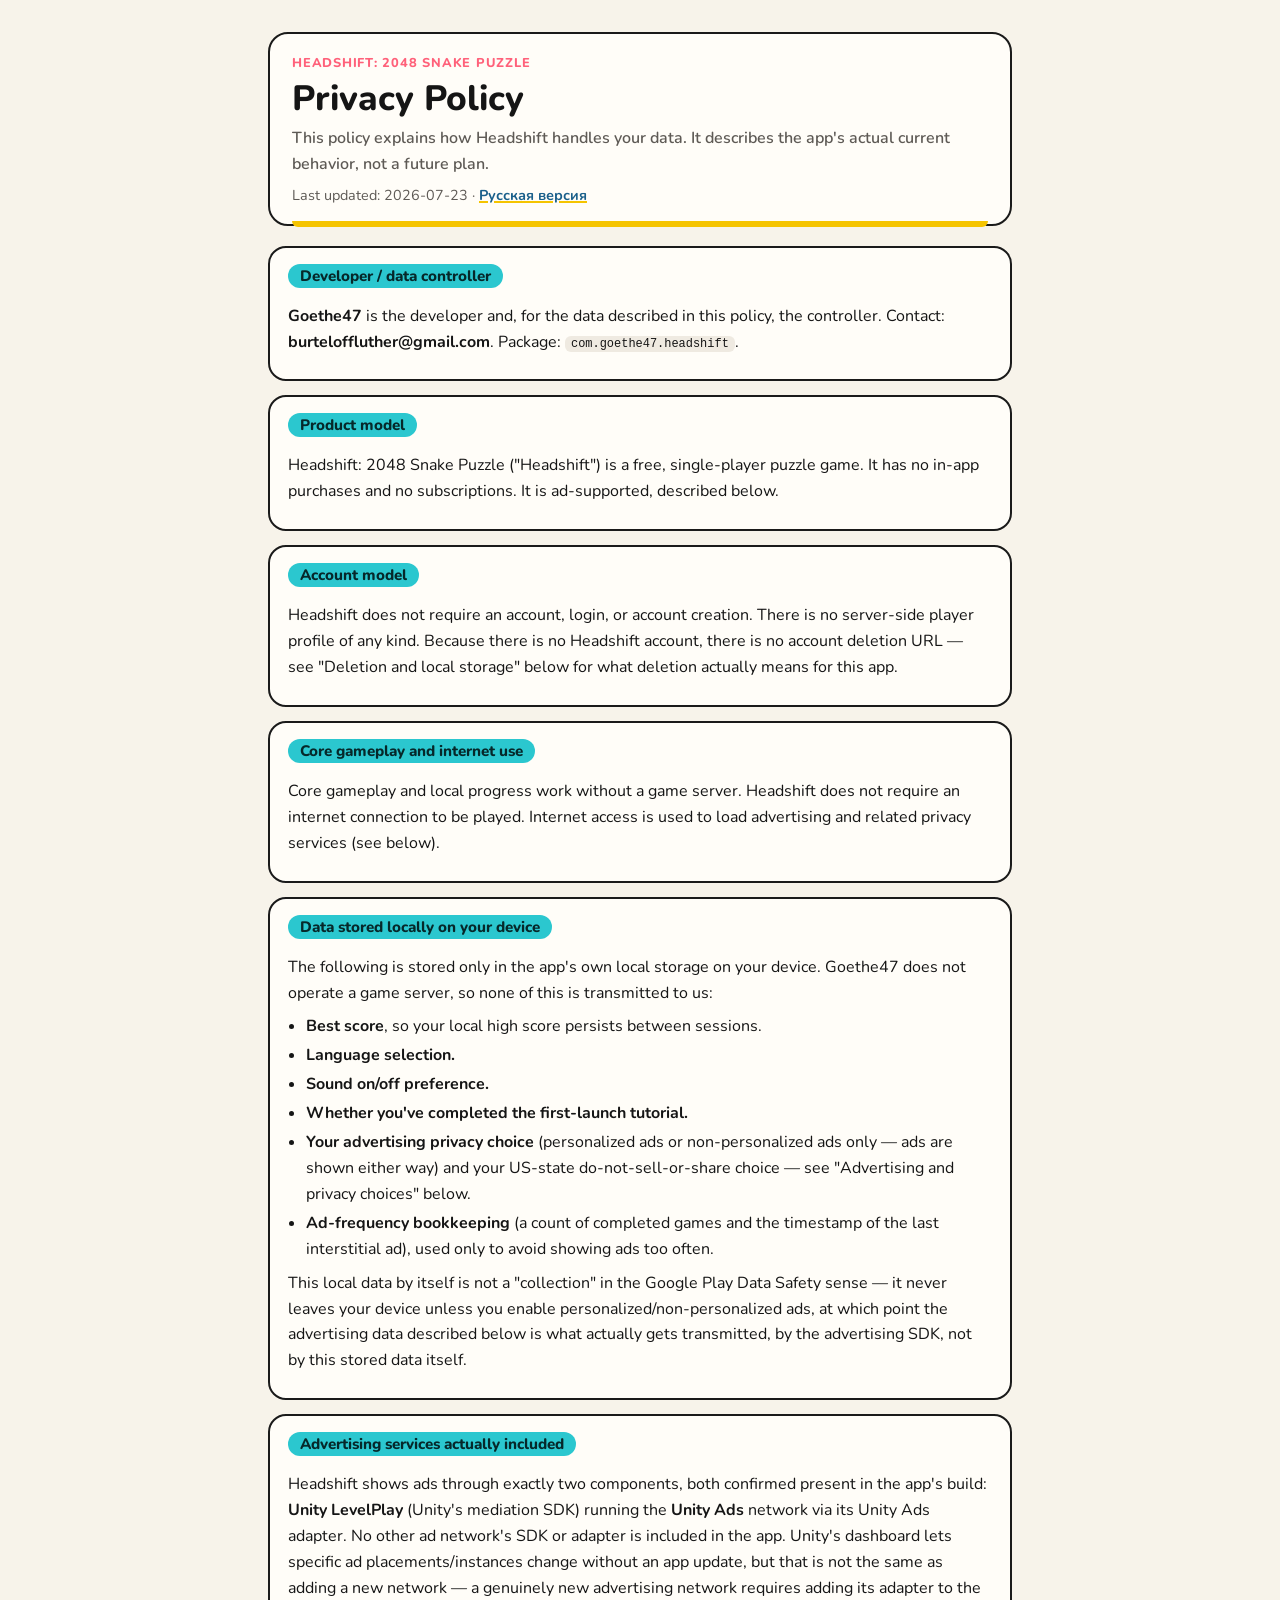
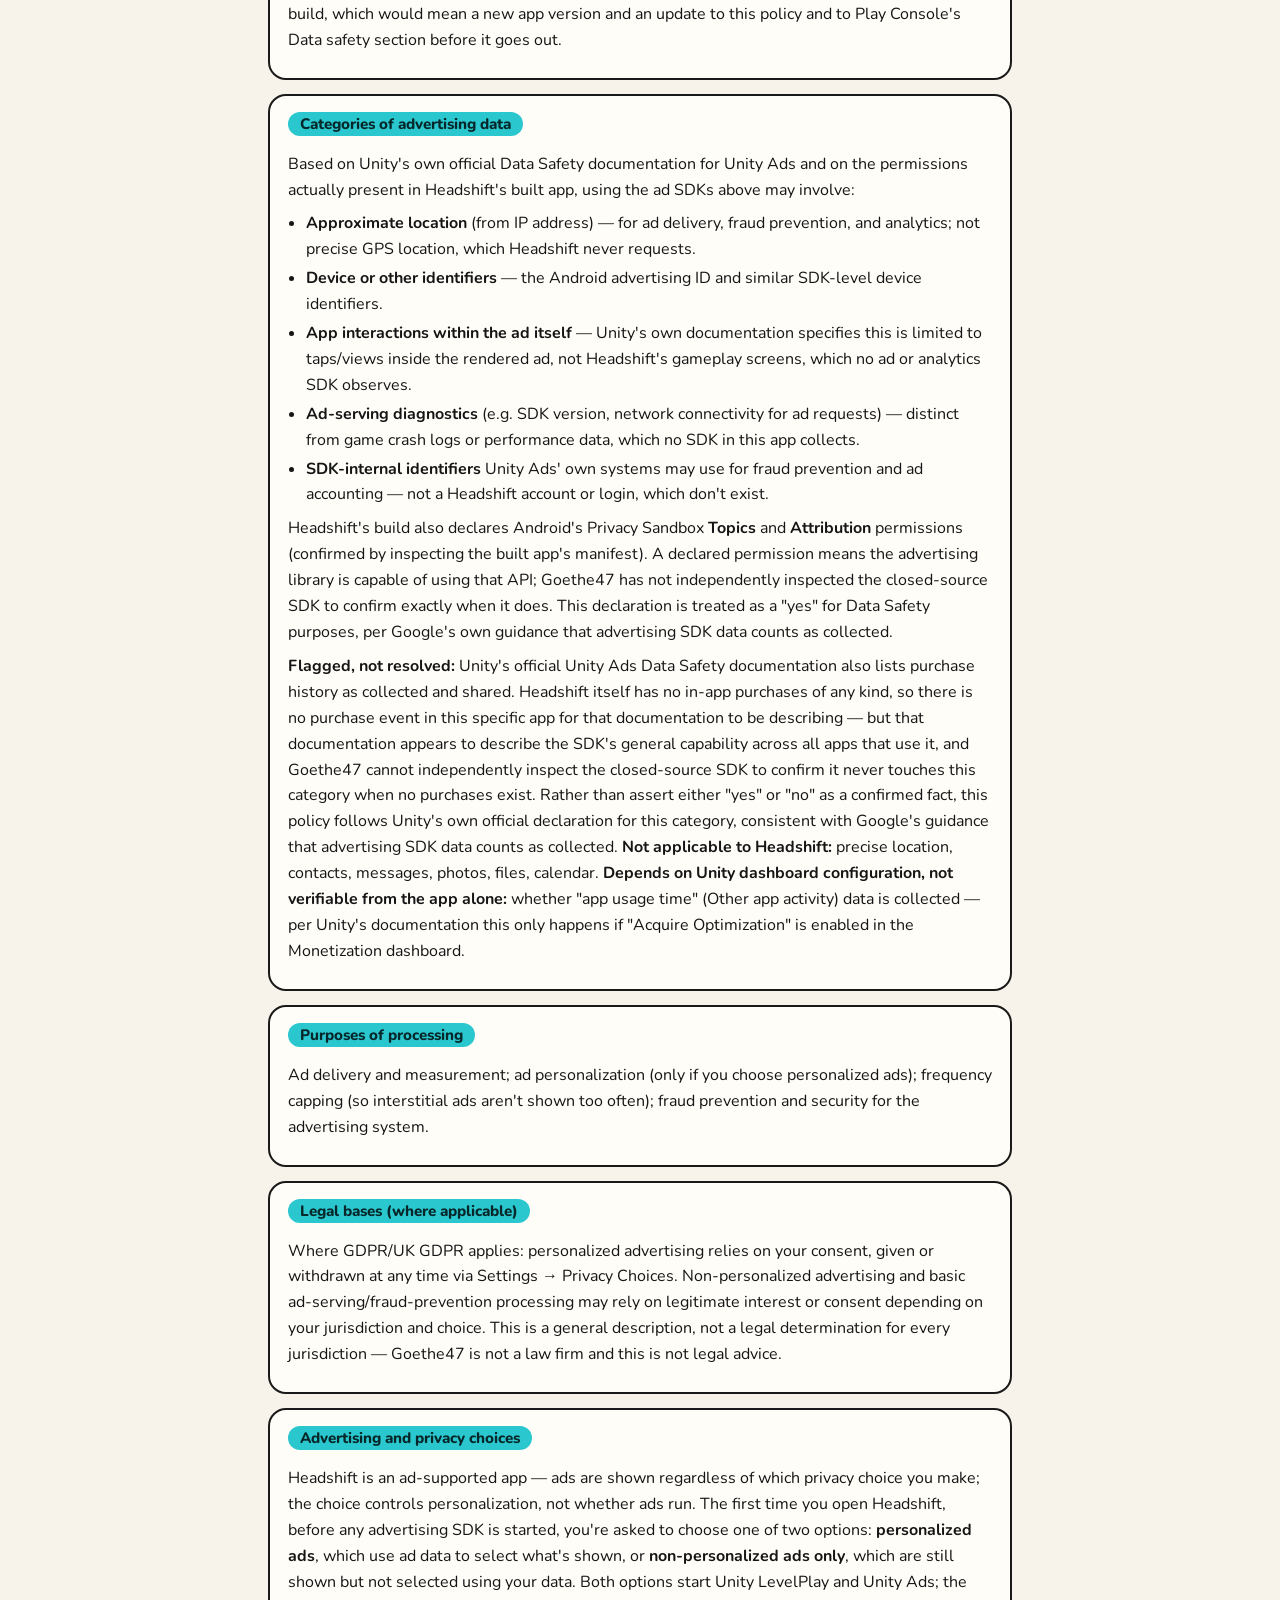
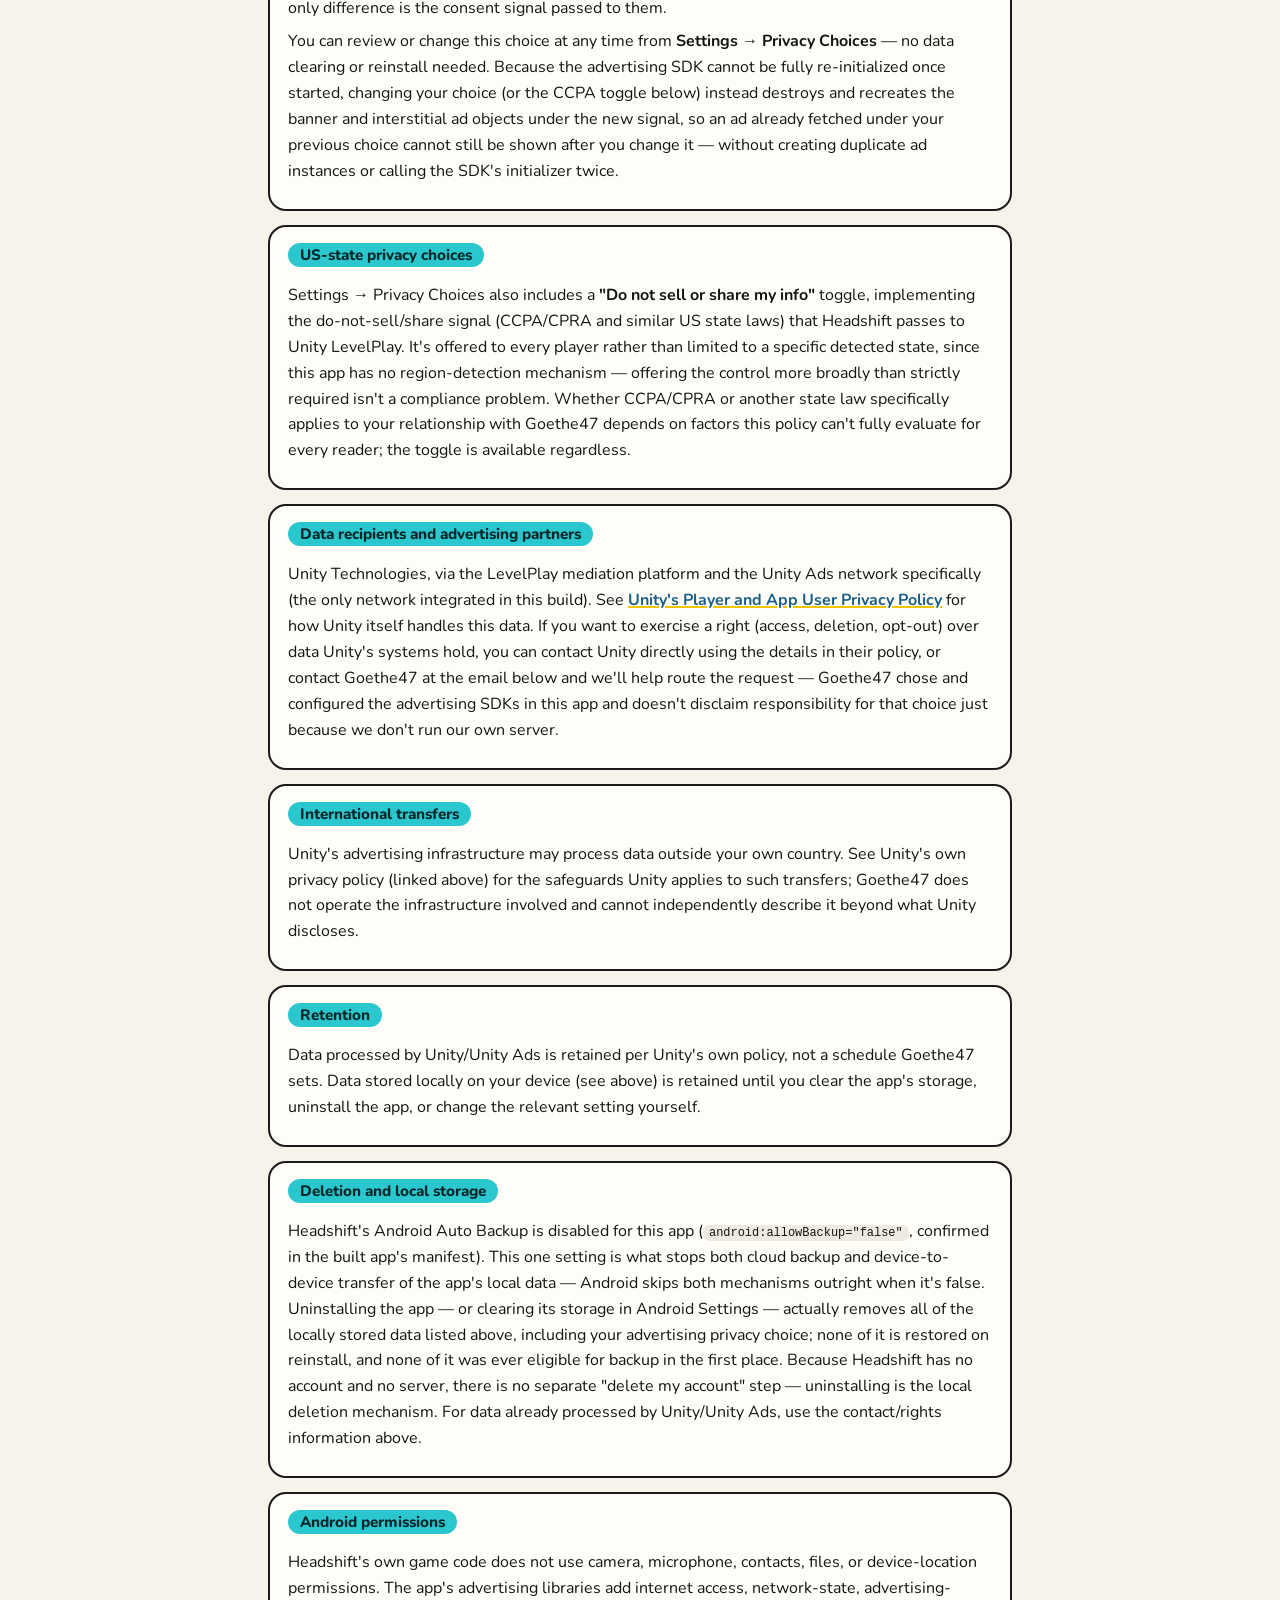
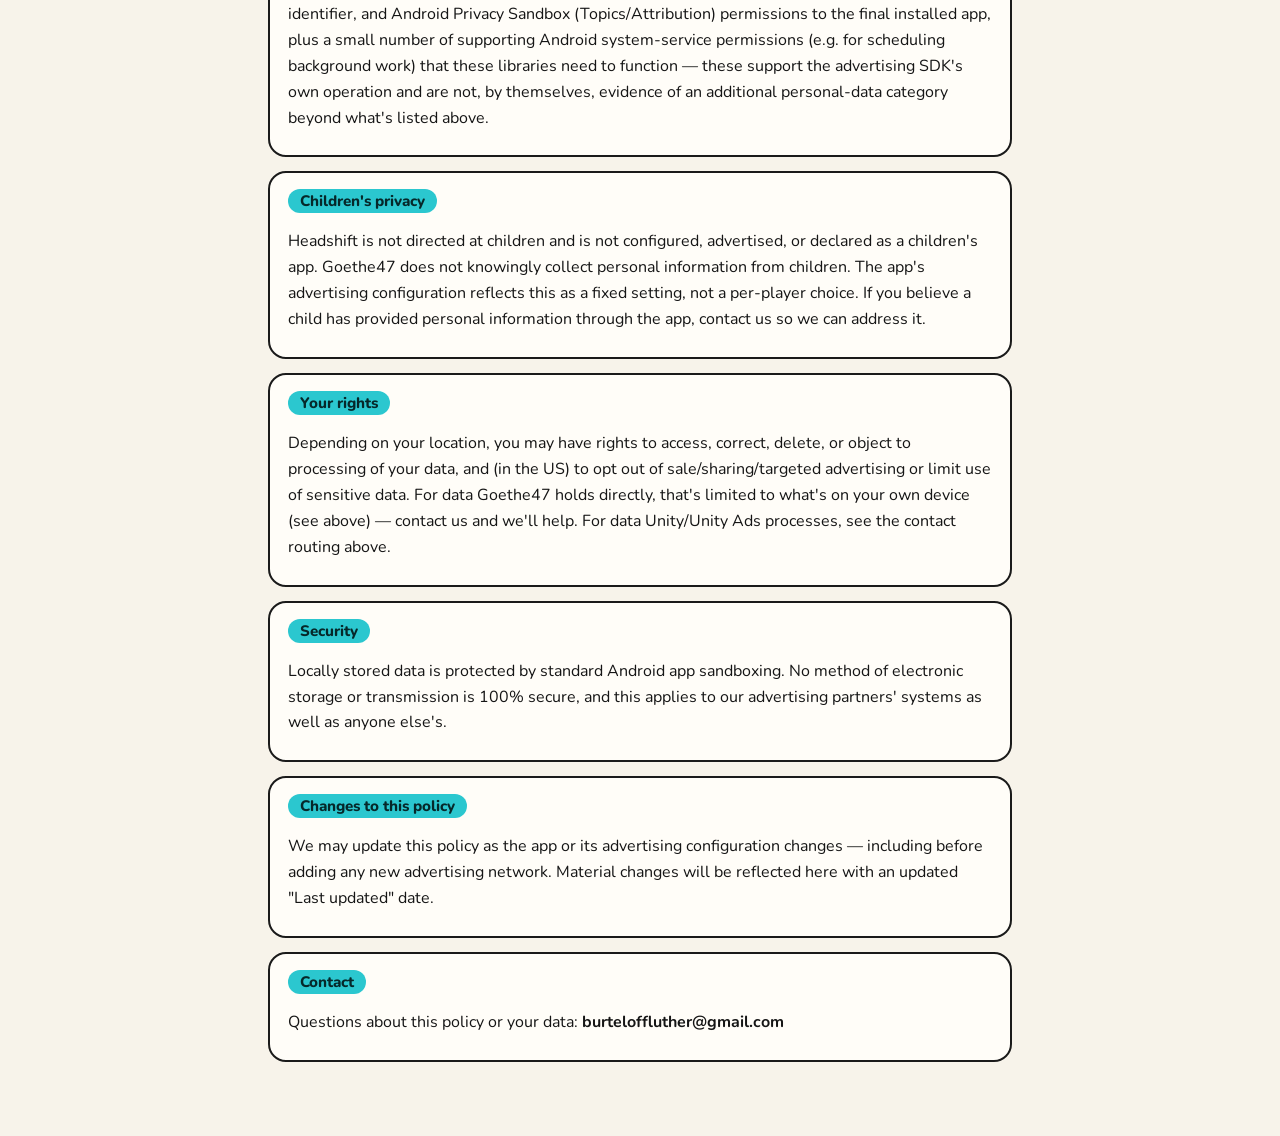
==== commit e7ef451a: "Remove stale defense-in-depth backup-rules claim The dataExtractionRules/fullBackupContent "second l" ====
--- a/index.html
+++ b/index.html
@@ -43,7 +43,7 @@
 
     <section><h2>Retention</h2><p>Data processed by Unity/Unity Ads is retained per Unity's own policy, not a schedule Goethe47 sets. Data stored locally on your device (see above) is retained until you clear the app's storage, uninstall the app, or change the relevant setting yourself.</p></section>
 
-    <section><h2>Deletion and local storage</h2><p>Headshift's Android Auto Backup is disabled for this app (<code>android:allowBackup="false"</code>, confirmed in the built app's manifest), which on its own is what stops both cloud backup and device-to-device transfer of the app's local data. The app additionally declares explicit backup/transfer exclusion rules for every local data domain as a second, defense-in-depth layer. Together, uninstalling the app — or clearing its storage in Android Settings — actually removes all of the locally stored data listed above, including your advertising privacy choice; none of it is restored on reinstall. Because Headshift has no account and no server, there is no separate "delete my account" step — uninstalling is the local deletion mechanism. For data already processed by Unity/Unity Ads, use the contact/rights information above.</p></section>
+    <section><h2>Deletion and local storage</h2><p>Headshift's Android Auto Backup is disabled for this app (<code>android:allowBackup="false"</code>, confirmed in the built app's manifest). This one setting is what stops both cloud backup and device-to-device transfer of the app's local data — Android skips both mechanisms outright when it's false. Uninstalling the app — or clearing its storage in Android Settings — actually removes all of the locally stored data listed above, including your advertising privacy choice; none of it is restored on reinstall, and none of it was ever eligible for backup in the first place. Because Headshift has no account and no server, there is no separate "delete my account" step — uninstalling is the local deletion mechanism. For data already processed by Unity/Unity Ads, use the contact/rights information above.</p></section>
 
     <section><h2>Android permissions</h2><p>Headshift's own game code does not use camera, microphone, contacts, files, or device-location permissions. The app's advertising libraries add internet access, network-state, advertising-identifier, and Android Privacy Sandbox (Topics/Attribution) permissions to the final installed app, plus a small number of supporting Android system-service permissions (e.g. for scheduling background work) that these libraries need to function — these support the advertising SDK's own operation and are not, by themselves, evidence of an additional personal-data category beyond what's listed above.</p></section>
 
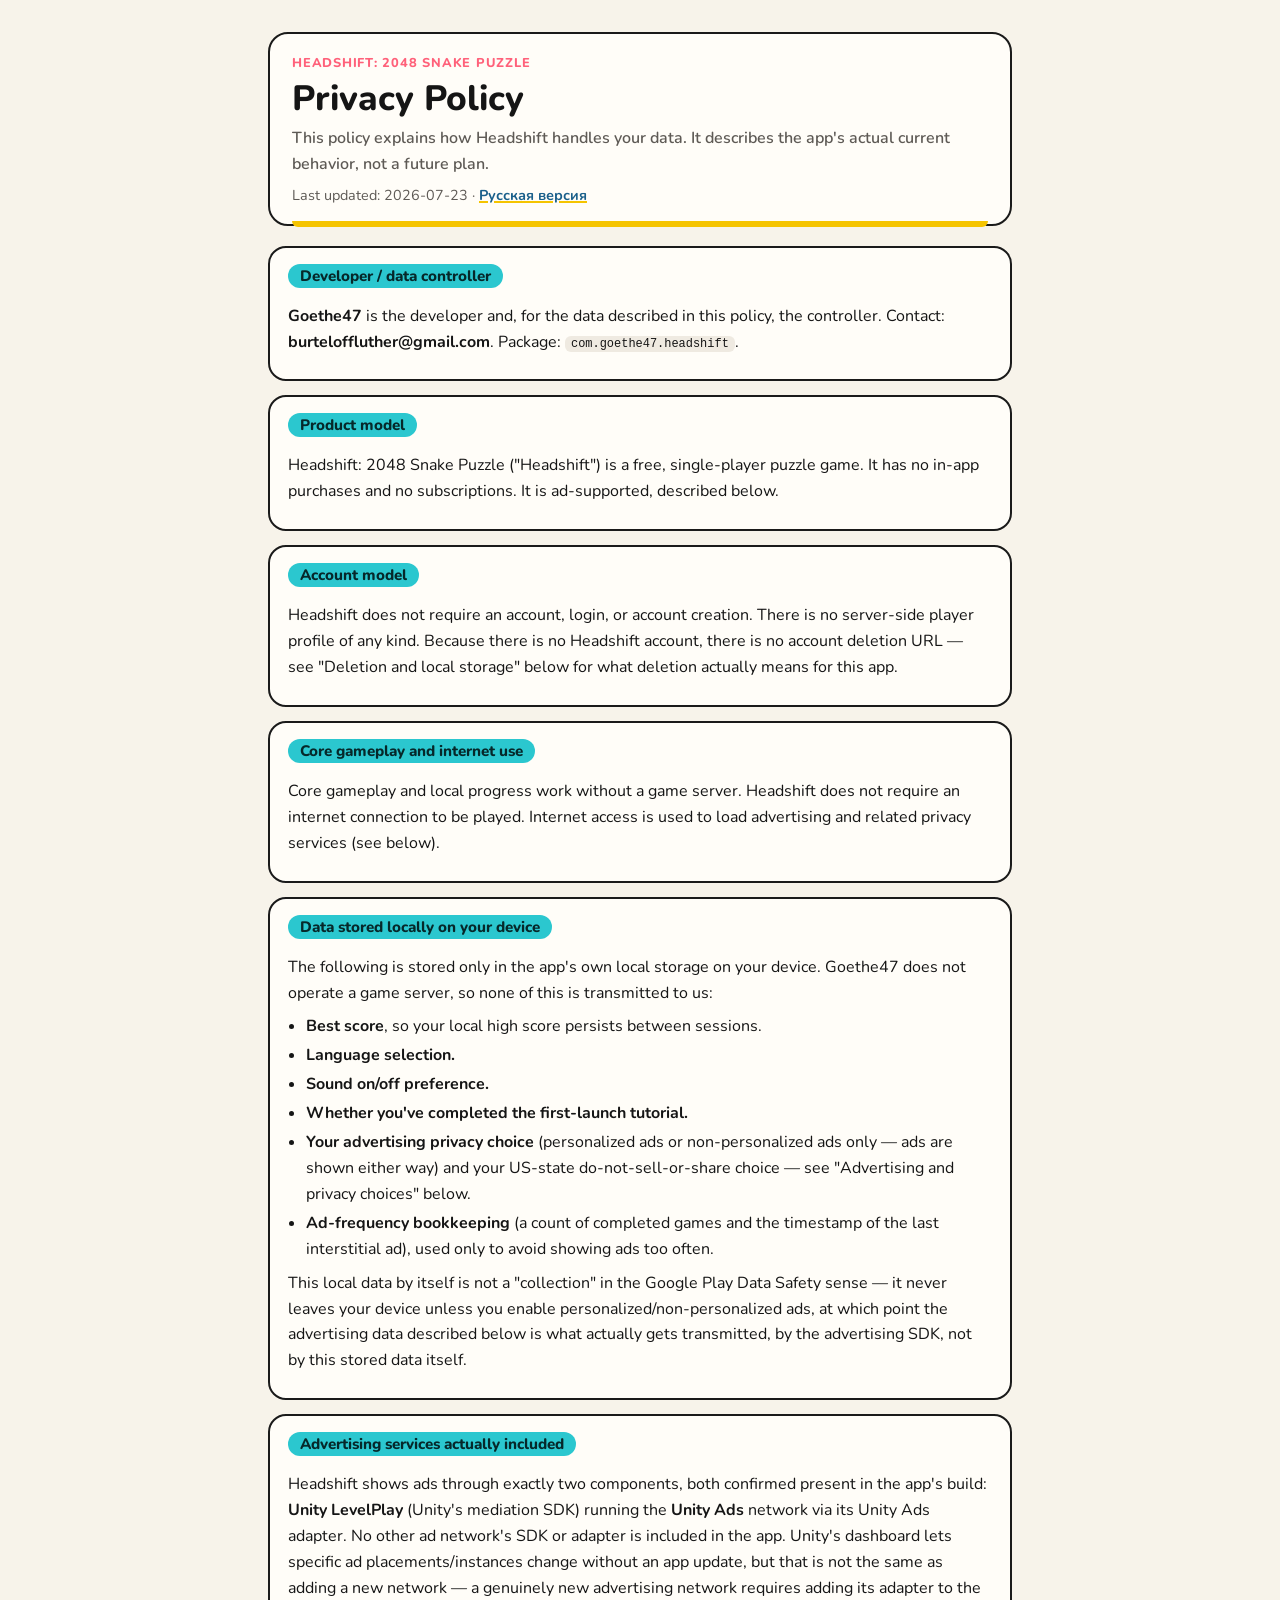
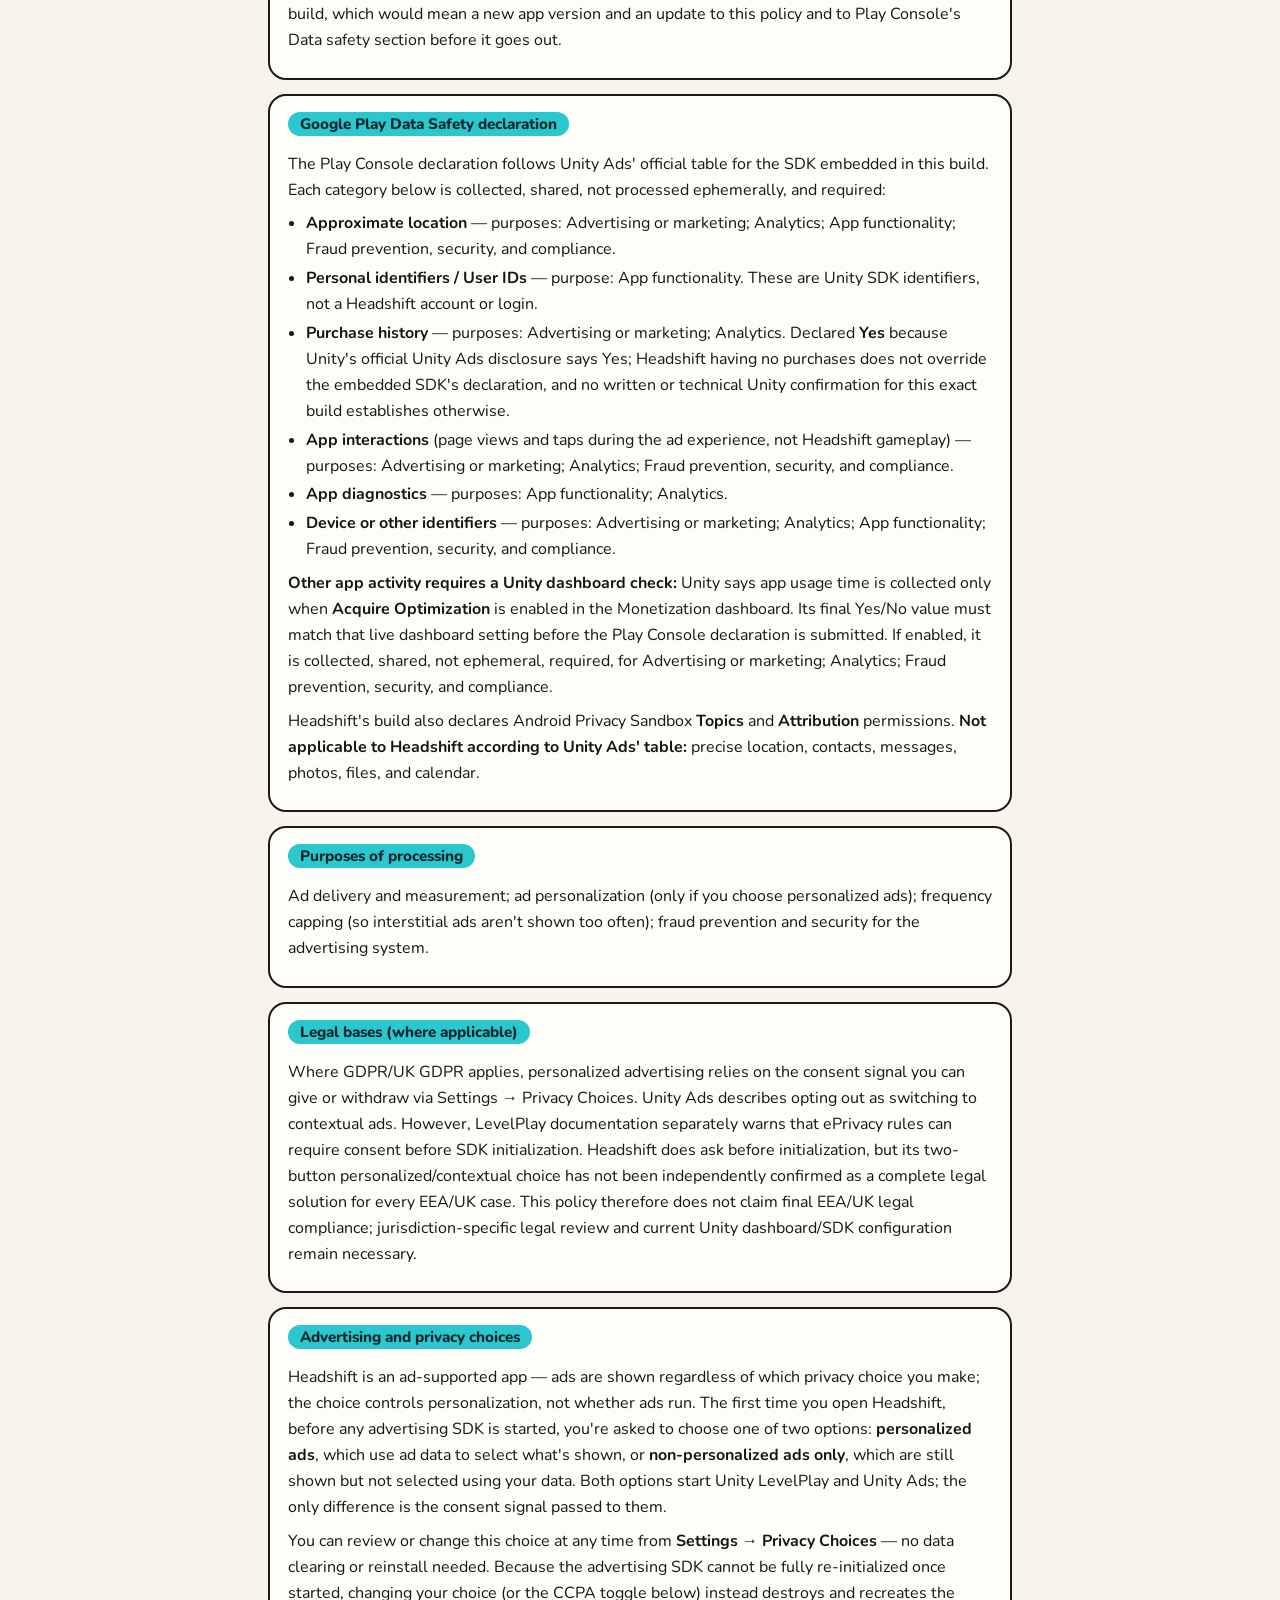
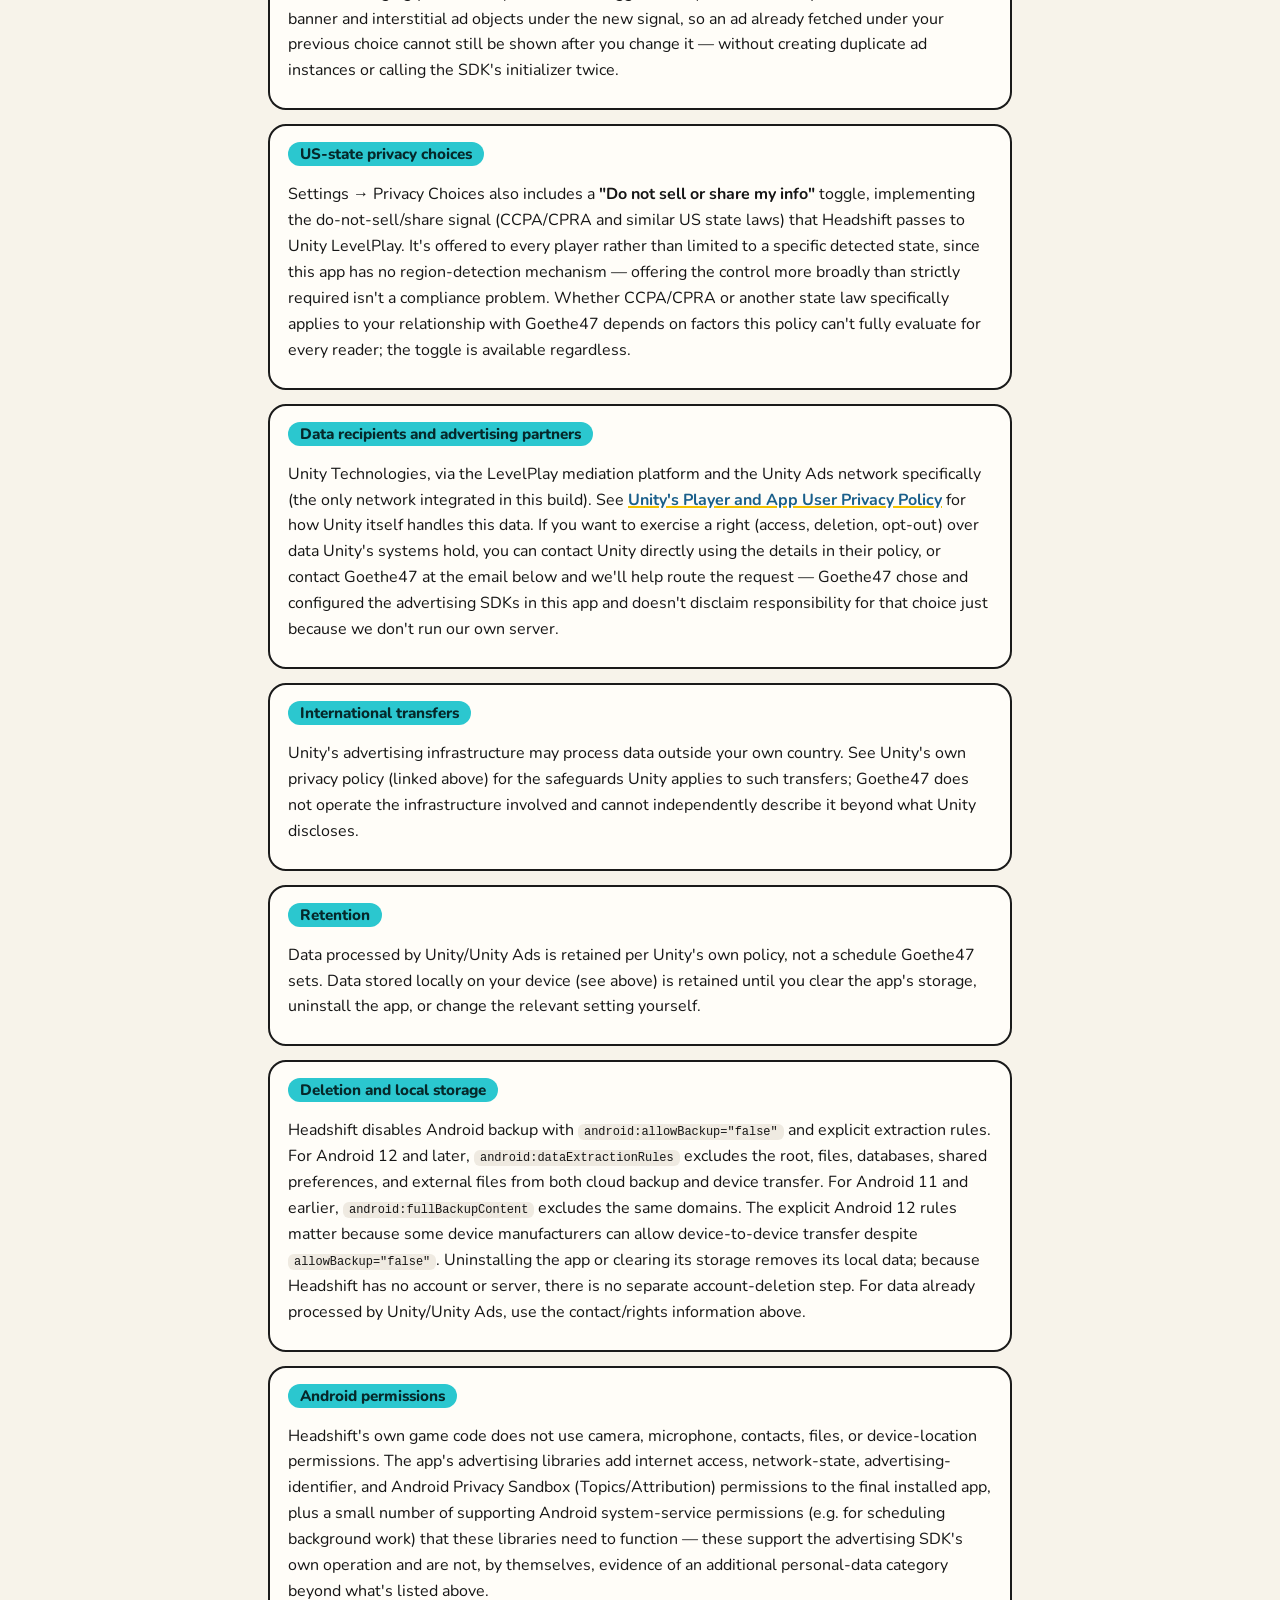
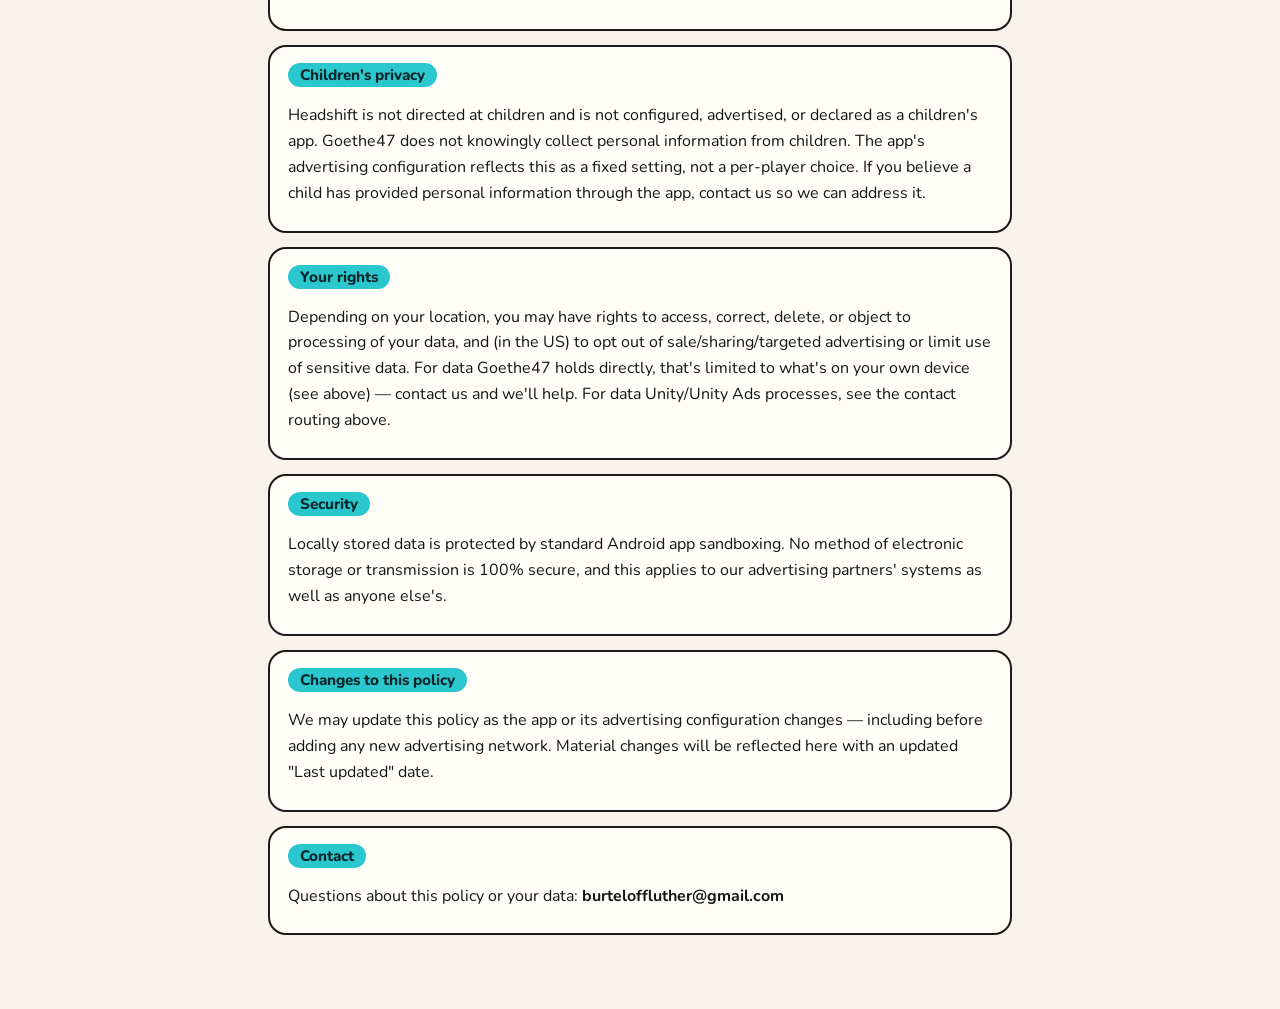
==== commit edece091: "Correct Unity Ads data safety disclosures" ====
--- a/index.html
+++ b/index.html
@@ -27,11 +27,11 @@
 
     <section><h2>Advertising services actually included</h2><p>Headshift shows ads through exactly two components, both confirmed present in the app's build: <strong>Unity LevelPlay</strong> (Unity's mediation SDK) running the <strong>Unity Ads</strong> network via its Unity Ads adapter. No other ad network's SDK or adapter is included in the app. Unity's dashboard lets specific ad placements/instances change without an app update, but that is not the same as adding a new network — a genuinely new advertising network requires adding its adapter to the build, which would mean a new app version and an update to this policy and to Play Console's Data safety section before it goes out.</p></section>
 
-    <section><h2>Categories of advertising data</h2><p>Based on Unity's own official Data Safety documentation for Unity Ads and on the permissions actually present in Headshift's built app, using the ad SDKs above may involve:</p><ul><li><strong>Approximate location</strong> (from IP address) — for ad delivery, fraud prevention, and analytics; not precise GPS location, which Headshift never requests.</li><li><strong>Device or other identifiers</strong> — the Android advertising ID and similar SDK-level device identifiers.</li><li><strong>App interactions within the ad itself</strong> — Unity's own documentation specifies this is limited to taps/views inside the rendered ad, not Headshift's gameplay screens, which no ad or analytics SDK observes.</li><li><strong>Ad-serving diagnostics</strong> (e.g. SDK version, network connectivity for ad requests) — distinct from game crash logs or performance data, which no SDK in this app collects.</li><li><strong>SDK-internal identifiers</strong> Unity Ads' own systems may use for fraud prevention and ad accounting — not a Headshift account or login, which don't exist.</li></ul><p>Headshift's build also declares Android's Privacy Sandbox <strong>Topics</strong> and <strong>Attribution</strong> permissions (confirmed by inspecting the built app's manifest). A declared permission means the advertising library is capable of using that API; Goethe47 has not independently inspected the closed-source SDK to confirm exactly when it does. This declaration is treated as a "yes" for Data Safety purposes, per Google's own guidance that advertising SDK data counts as collected.</p><p><strong>Flagged, not resolved:</strong> Unity's official Unity Ads Data Safety documentation also lists purchase history as collected and shared. Headshift itself has no in-app purchases of any kind, so there is no purchase event in this specific app for that documentation to be describing — but that documentation appears to describe the SDK's general capability across all apps that use it, and Goethe47 cannot independently inspect the closed-source SDK to confirm it never touches this category when no purchases exist. Rather than assert either "yes" or "no" as a confirmed fact, this policy follows Unity's own official declaration for this category, consistent with Google's guidance that advertising SDK data counts as collected. <strong>Not applicable to Headshift:</strong> precise location, contacts, messages, photos, files, calendar. <strong>Depends on Unity dashboard configuration, not verifiable from the app alone:</strong> whether "app usage time" (Other app activity) data is collected — per Unity's documentation this only happens if "Acquire Optimization" is enabled in the Monetization dashboard.</p></section>
+    <section><h2>Google Play Data Safety declaration</h2><p>The Play Console declaration follows Unity Ads' official table for the SDK embedded in this build. Each category below is collected, shared, not processed ephemerally, and required:</p><ul><li><strong>Approximate location</strong> — purposes: Advertising or marketing; Analytics; App functionality; Fraud prevention, security, and compliance.</li><li><strong>Personal identifiers / User IDs</strong> — purpose: App functionality. These are Unity SDK identifiers, not a Headshift account or login.</li><li><strong>Purchase history</strong> — purposes: Advertising or marketing; Analytics. Declared <strong>Yes</strong> because Unity's official Unity Ads disclosure says Yes; Headshift having no purchases does not override the embedded SDK's declaration, and no written or technical Unity confirmation for this exact build establishes otherwise.</li><li><strong>App interactions</strong> (page views and taps during the ad experience, not Headshift gameplay) — purposes: Advertising or marketing; Analytics; Fraud prevention, security, and compliance.</li><li><strong>App diagnostics</strong> — purposes: App functionality; Analytics.</li><li><strong>Device or other identifiers</strong> — purposes: Advertising or marketing; Analytics; App functionality; Fraud prevention, security, and compliance.</li></ul><p><strong>Other app activity requires a Unity dashboard check:</strong> Unity says app usage time is collected only when <strong>Acquire Optimization</strong> is enabled in the Monetization dashboard. Its final Yes/No value must match that live dashboard setting before the Play Console declaration is submitted. If enabled, it is collected, shared, not ephemeral, required, for Advertising or marketing; Analytics; Fraud prevention, security, and compliance.</p><p>Headshift's build also declares Android Privacy Sandbox <strong>Topics</strong> and <strong>Attribution</strong> permissions. <strong>Not applicable to Headshift according to Unity Ads' table:</strong> precise location, contacts, messages, photos, files, and calendar.</p></section>
 
     <section><h2>Purposes of processing</h2><p>Ad delivery and measurement; ad personalization (only if you choose personalized ads); frequency capping (so interstitial ads aren't shown too often); fraud prevention and security for the advertising system.</p></section>
 
-    <section><h2>Legal bases (where applicable)</h2><p>Where GDPR/UK GDPR applies: personalized advertising relies on your consent, given or withdrawn at any time via Settings → Privacy Choices. Non-personalized advertising and basic ad-serving/fraud-prevention processing may rely on legitimate interest or consent depending on your jurisdiction and choice. This is a general description, not a legal determination for every jurisdiction — Goethe47 is not a law firm and this is not legal advice.</p></section>
+    <section><h2>Legal bases (where applicable)</h2><p>Where GDPR/UK GDPR applies, personalized advertising relies on the consent signal you can give or withdraw via Settings → Privacy Choices. Unity Ads describes opting out as switching to contextual ads. However, LevelPlay documentation separately warns that ePrivacy rules can require consent before SDK initialization. Headshift does ask before initialization, but its two-button personalized/contextual choice has not been independently confirmed as a complete legal solution for every EEA/UK case. This policy therefore does not claim final EEA/UK legal compliance; jurisdiction-specific legal review and current Unity dashboard/SDK configuration remain necessary.</p></section>
 
     <section><h2>Advertising and privacy choices</h2><p>Headshift is an ad-supported app — ads are shown regardless of which privacy choice you make; the choice controls personalization, not whether ads run. The first time you open Headshift, before any advertising SDK is started, you're asked to choose one of two options: <strong>personalized ads</strong>, which use ad data to select what's shown, or <strong>non-personalized ads only</strong>, which are still shown but not selected using your data. Both options start Unity LevelPlay and Unity Ads; the only difference is the consent signal passed to them.</p><p>You can review or change this choice at any time from <strong>Settings → Privacy Choices</strong> — no data clearing or reinstall needed. Because the advertising SDK cannot be fully re-initialized once started, changing your choice (or the CCPA toggle below) instead destroys and recreates the banner and interstitial ad objects under the new signal, so an ad already fetched under your previous choice cannot still be shown after you change it — without creating duplicate ad instances or calling the SDK's initializer twice.</p></section>
 
@@ -43,7 +43,7 @@
 
     <section><h2>Retention</h2><p>Data processed by Unity/Unity Ads is retained per Unity's own policy, not a schedule Goethe47 sets. Data stored locally on your device (see above) is retained until you clear the app's storage, uninstall the app, or change the relevant setting yourself.</p></section>
 
-    <section><h2>Deletion and local storage</h2><p>Headshift's Android Auto Backup is disabled for this app (<code>android:allowBackup="false"</code>, confirmed in the built app's manifest). This one setting is what stops both cloud backup and device-to-device transfer of the app's local data — Android skips both mechanisms outright when it's false. Uninstalling the app — or clearing its storage in Android Settings — actually removes all of the locally stored data listed above, including your advertising privacy choice; none of it is restored on reinstall, and none of it was ever eligible for backup in the first place. Because Headshift has no account and no server, there is no separate "delete my account" step — uninstalling is the local deletion mechanism. For data already processed by Unity/Unity Ads, use the contact/rights information above.</p></section>
+    <section><h2>Deletion and local storage</h2><p>Headshift disables Android backup with <code>android:allowBackup="false"</code> and explicit extraction rules. For Android 12 and later, <code>android:dataExtractionRules</code> excludes the root, files, databases, shared preferences, and external files from both cloud backup and device transfer. For Android 11 and earlier, <code>android:fullBackupContent</code> excludes the same domains. The explicit Android 12 rules matter because some device manufacturers can allow device-to-device transfer despite <code>allowBackup="false"</code>. Uninstalling the app or clearing its storage removes its local data; because Headshift has no account or server, there is no separate account-deletion step. For data already processed by Unity/Unity Ads, use the contact/rights information above.</p></section>
 
     <section><h2>Android permissions</h2><p>Headshift's own game code does not use camera, microphone, contacts, files, or device-location permissions. The app's advertising libraries add internet access, network-state, advertising-identifier, and Android Privacy Sandbox (Topics/Attribution) permissions to the final installed app, plus a small number of supporting Android system-service permissions (e.g. for scheduling background work) that these libraries need to function — these support the advertising SDK's own operation and are not, by themselves, evidence of an additional personal-data category beyond what's listed above.</p></section>
 
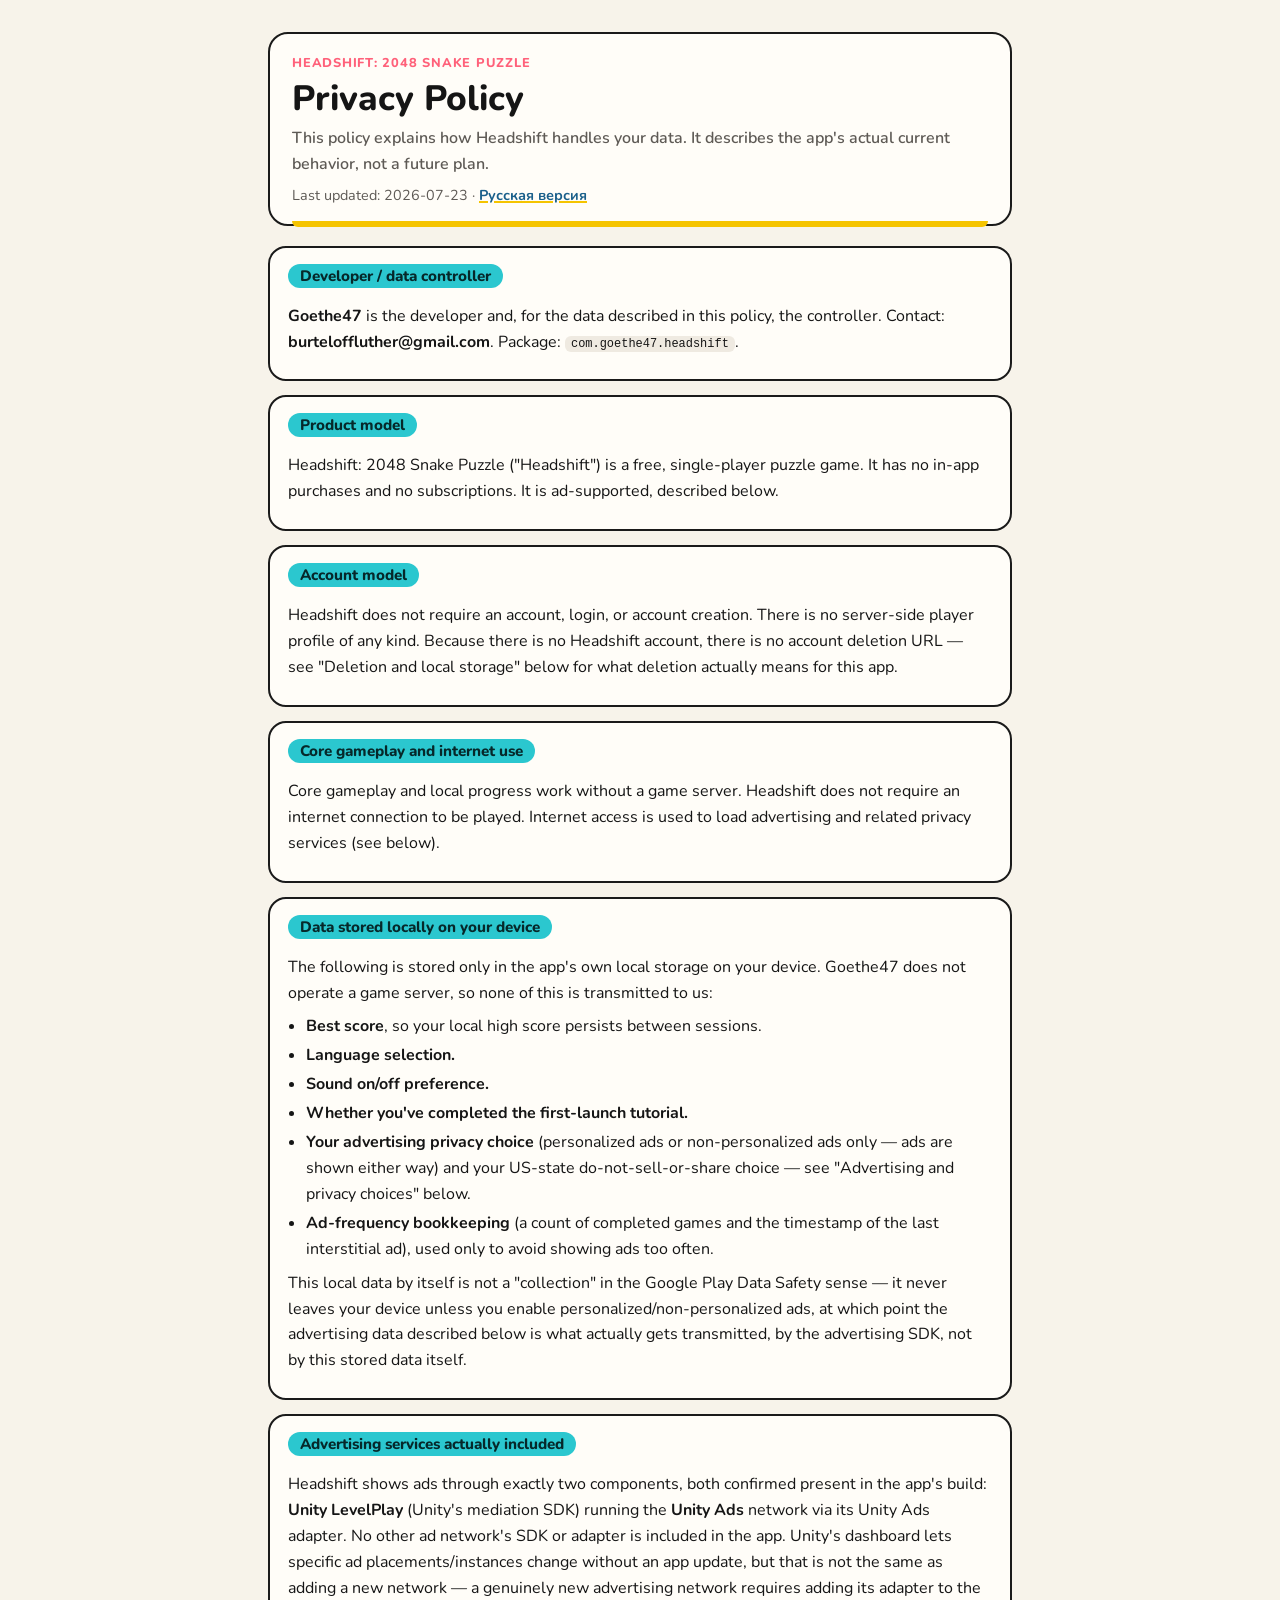
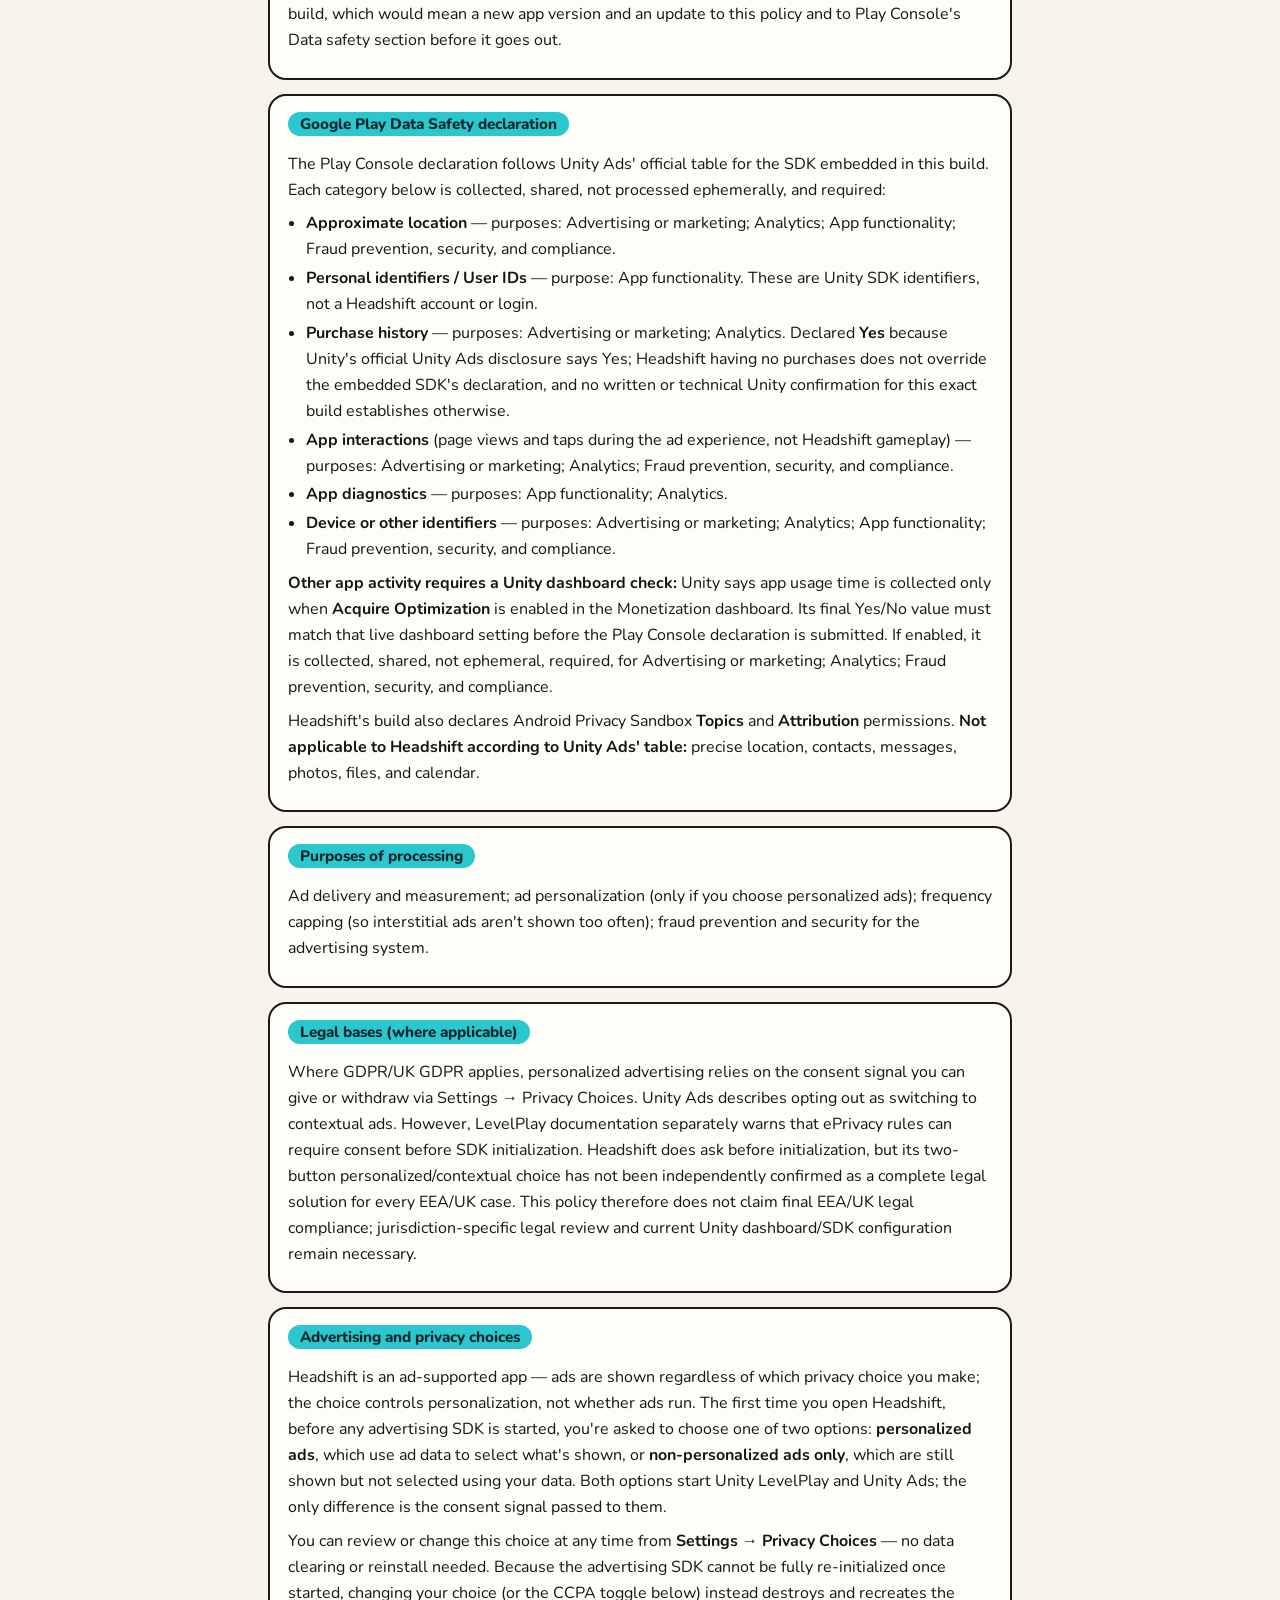
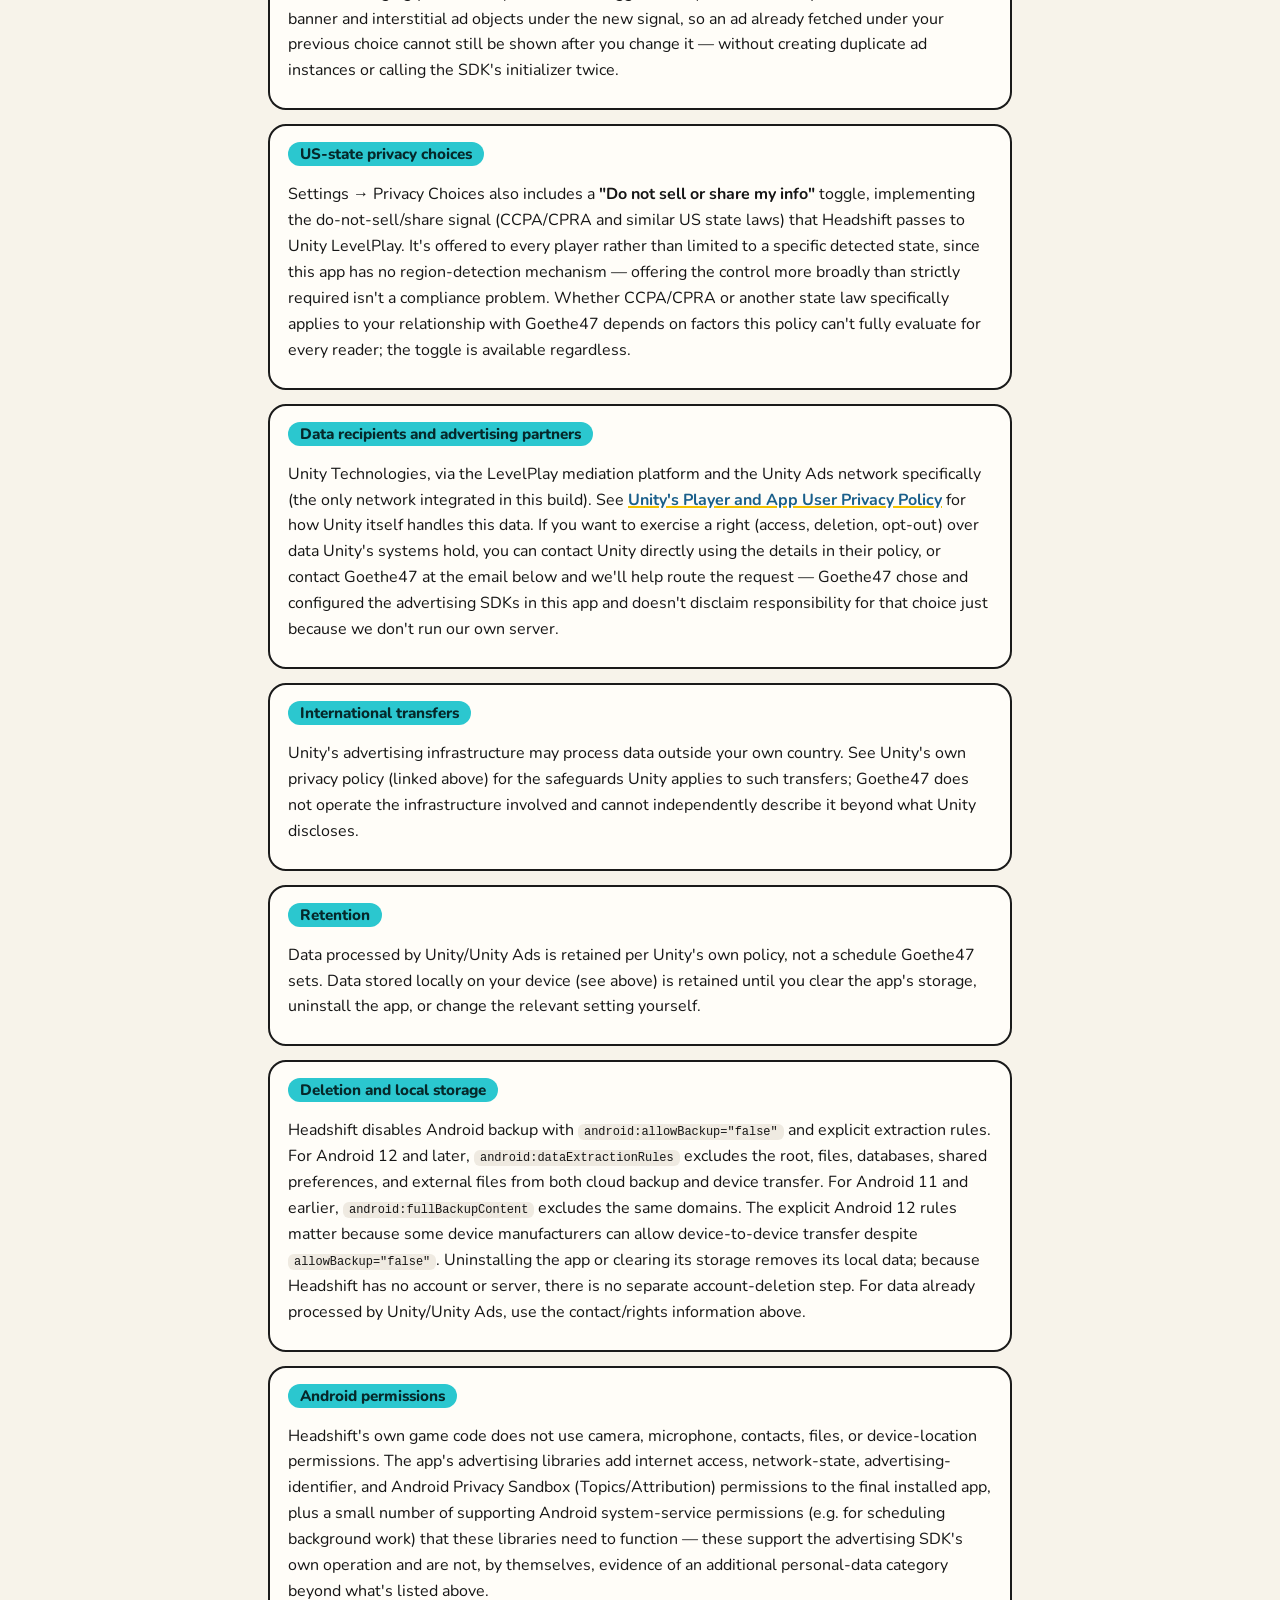
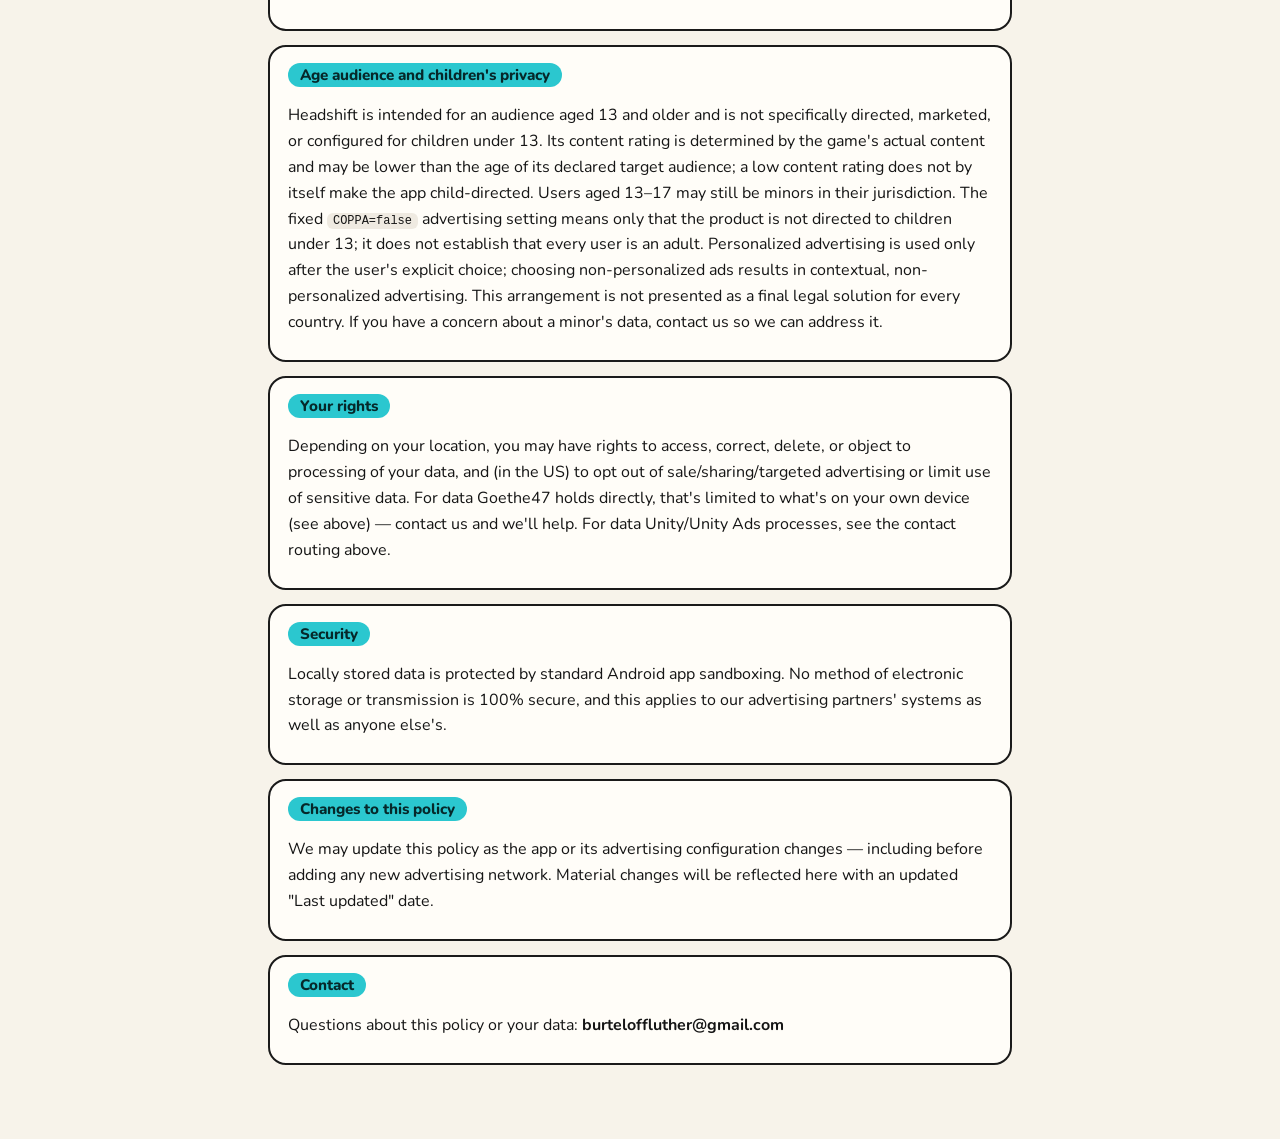
==== commit 326d590d: "Clarify target age and COPPA wording" ====
--- a/index.html
+++ b/index.html
@@ -47,7 +47,7 @@
 
     <section><h2>Android permissions</h2><p>Headshift's own game code does not use camera, microphone, contacts, files, or device-location permissions. The app's advertising libraries add internet access, network-state, advertising-identifier, and Android Privacy Sandbox (Topics/Attribution) permissions to the final installed app, plus a small number of supporting Android system-service permissions (e.g. for scheduling background work) that these libraries need to function — these support the advertising SDK's own operation and are not, by themselves, evidence of an additional personal-data category beyond what's listed above.</p></section>
 
-    <section><h2>Children's privacy</h2><p>Headshift is not directed at children and is not configured, advertised, or declared as a children's app. Goethe47 does not knowingly collect personal information from children. The app's advertising configuration reflects this as a fixed setting, not a per-player choice. If you believe a child has provided personal information through the app, contact us so we can address it.</p></section>
+    <section><h2>Age audience and children's privacy</h2><p>Headshift is intended for an audience aged 13 and older and is not specifically directed, marketed, or configured for children under 13. Its content rating is determined by the game's actual content and may be lower than the age of its declared target audience; a low content rating does not by itself make the app child-directed. Users aged 13–17 may still be minors in their jurisdiction. The fixed <code>COPPA=false</code> advertising setting means only that the product is not directed to children under 13; it does not establish that every user is an adult. Personalized advertising is used only after the user's explicit choice; choosing non-personalized ads results in contextual, non-personalized advertising. This arrangement is not presented as a final legal solution for every country. If you have a concern about a minor's data, contact us so we can address it.</p></section>
 
     <section><h2>Your rights</h2><p>Depending on your location, you may have rights to access, correct, delete, or object to processing of your data, and (in the US) to opt out of sale/sharing/targeted advertising or limit use of sensitive data. For data Goethe47 holds directly, that's limited to what's on your own device (see above) — contact us and we'll help. For data Unity/Unity Ads processes, see the contact routing above.</p></section>
 
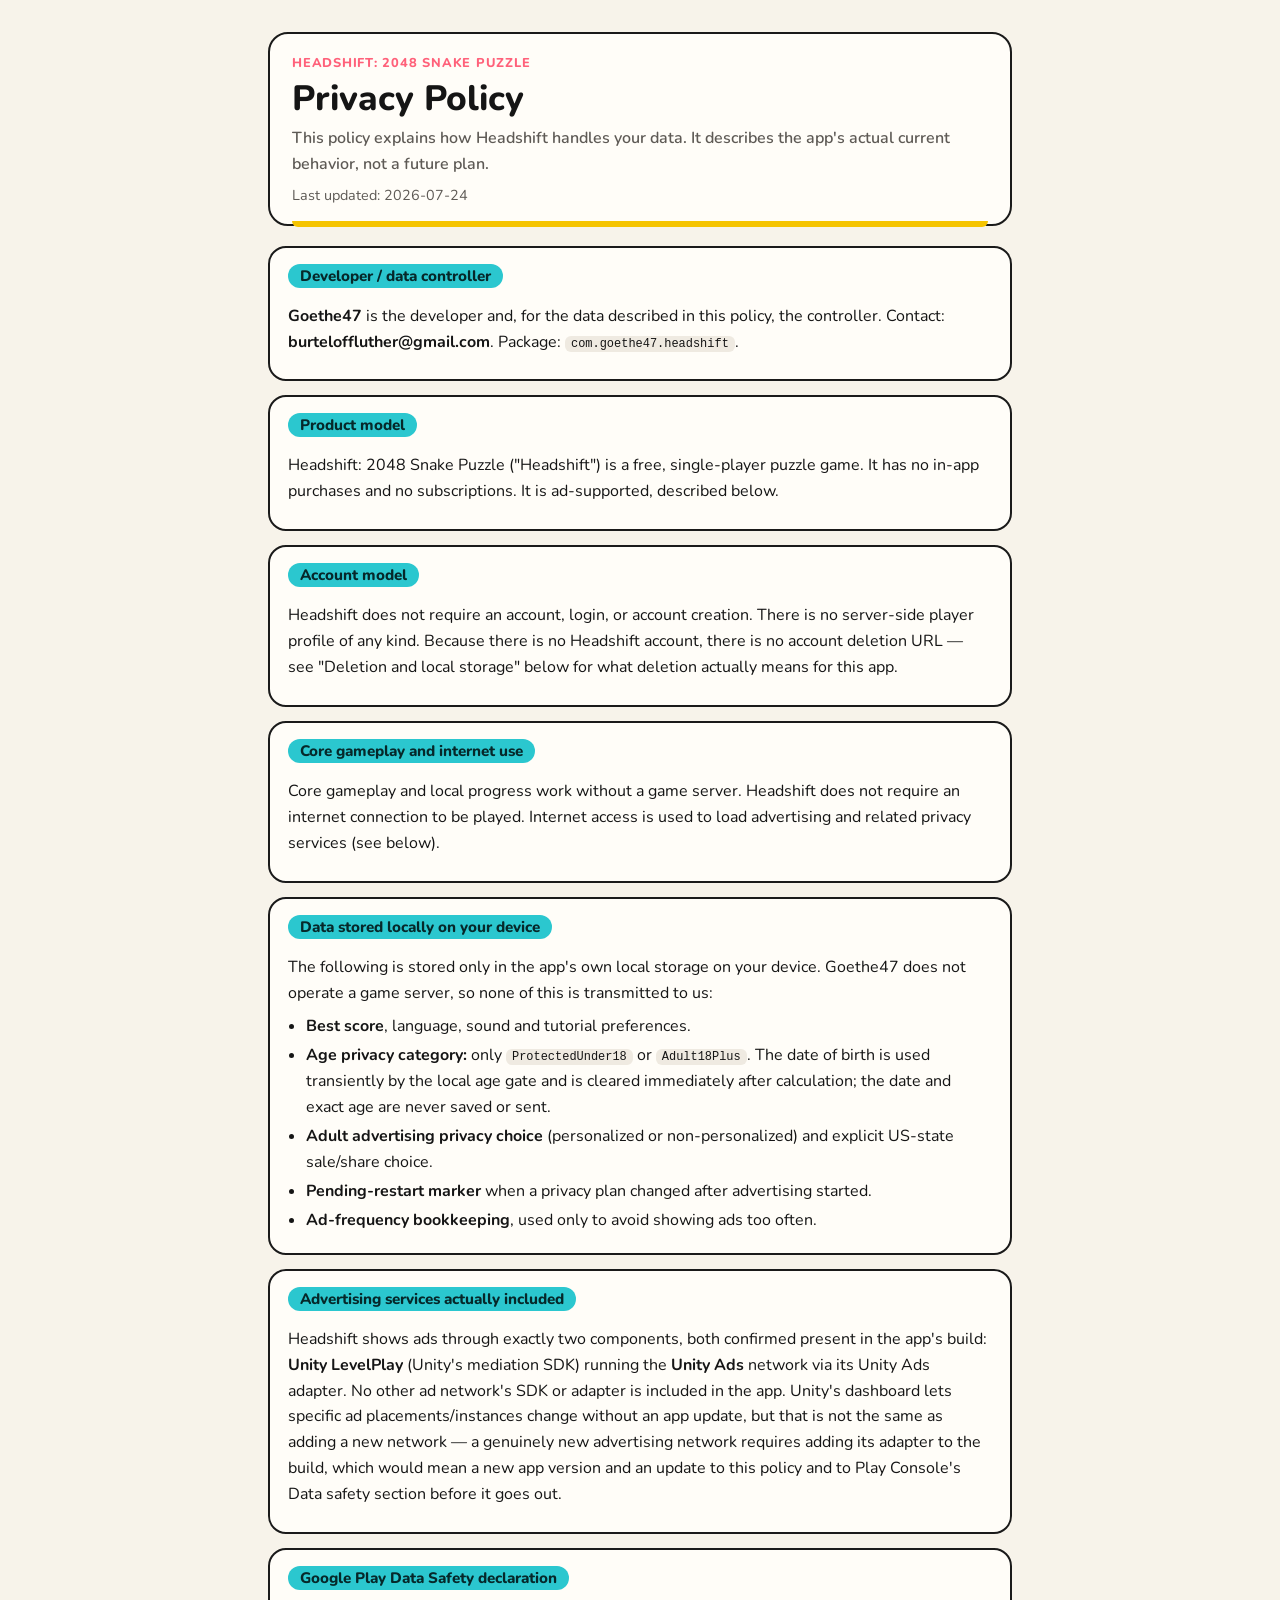
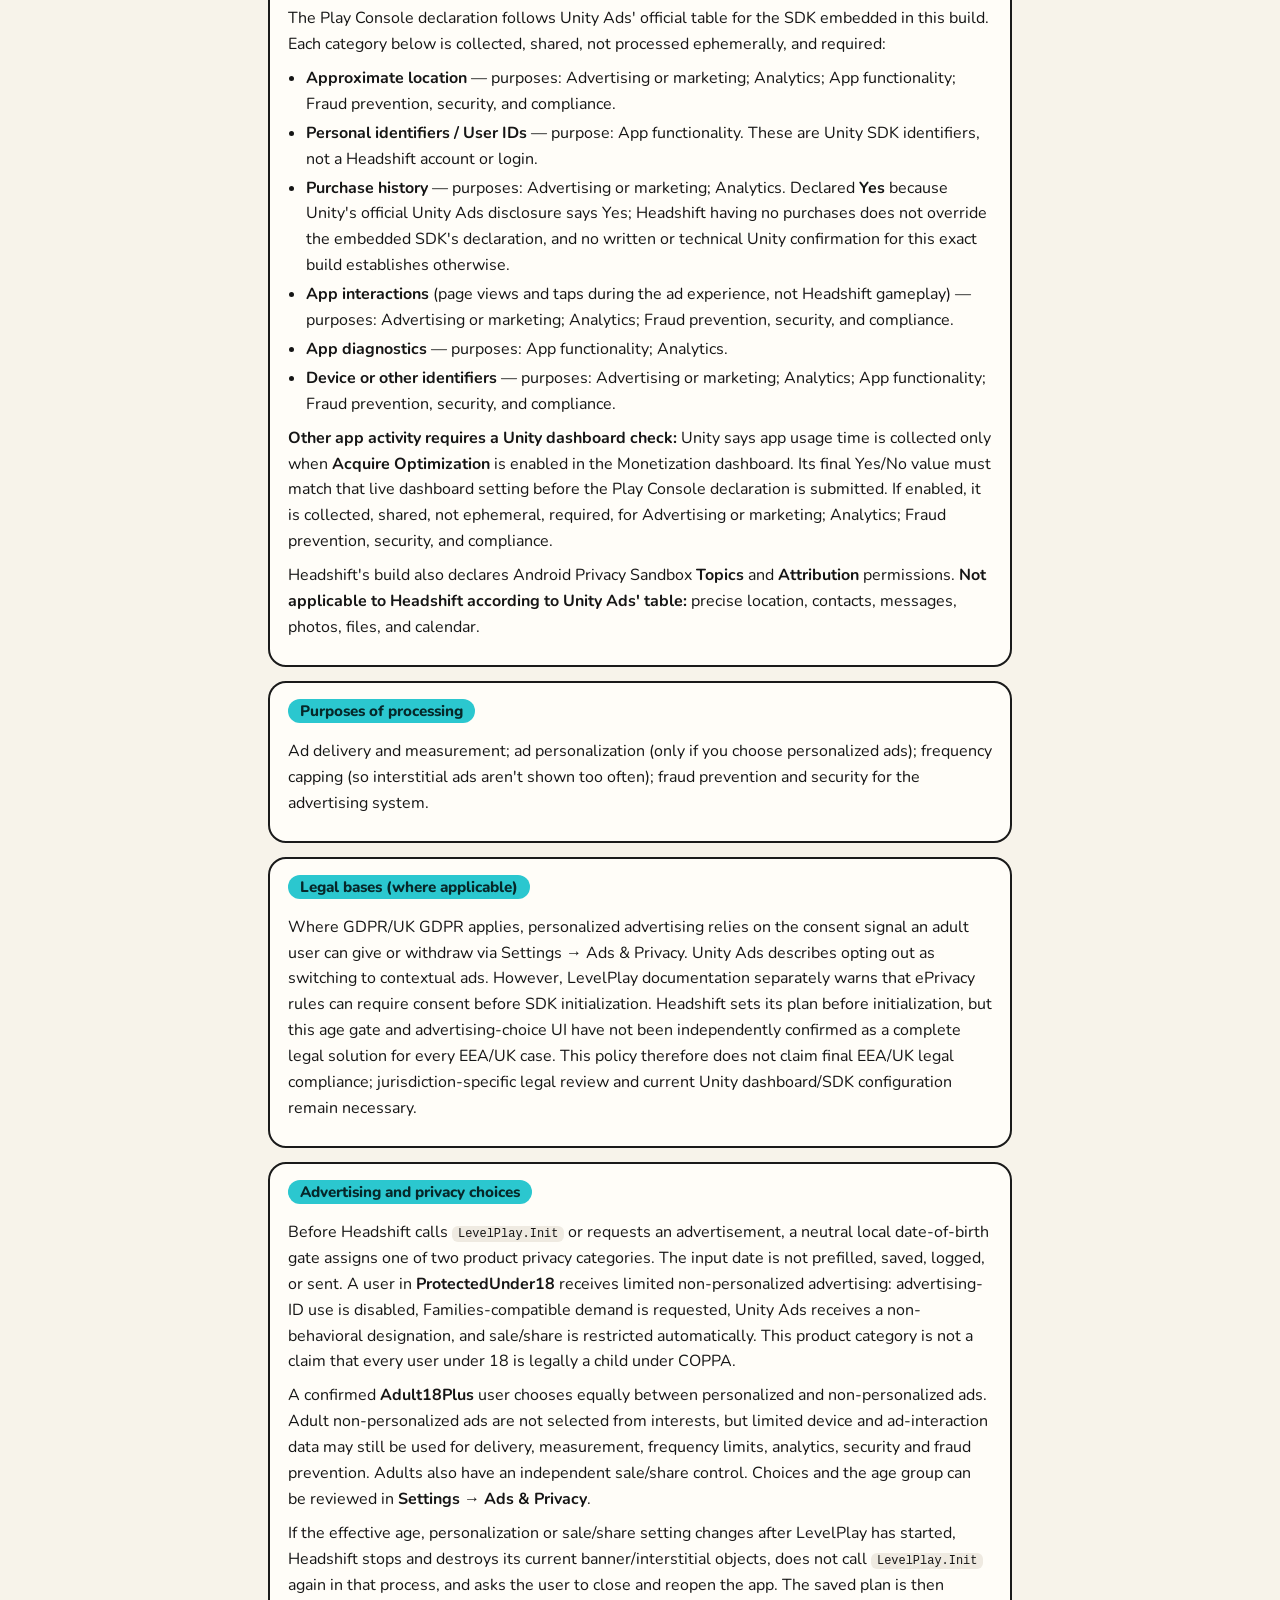
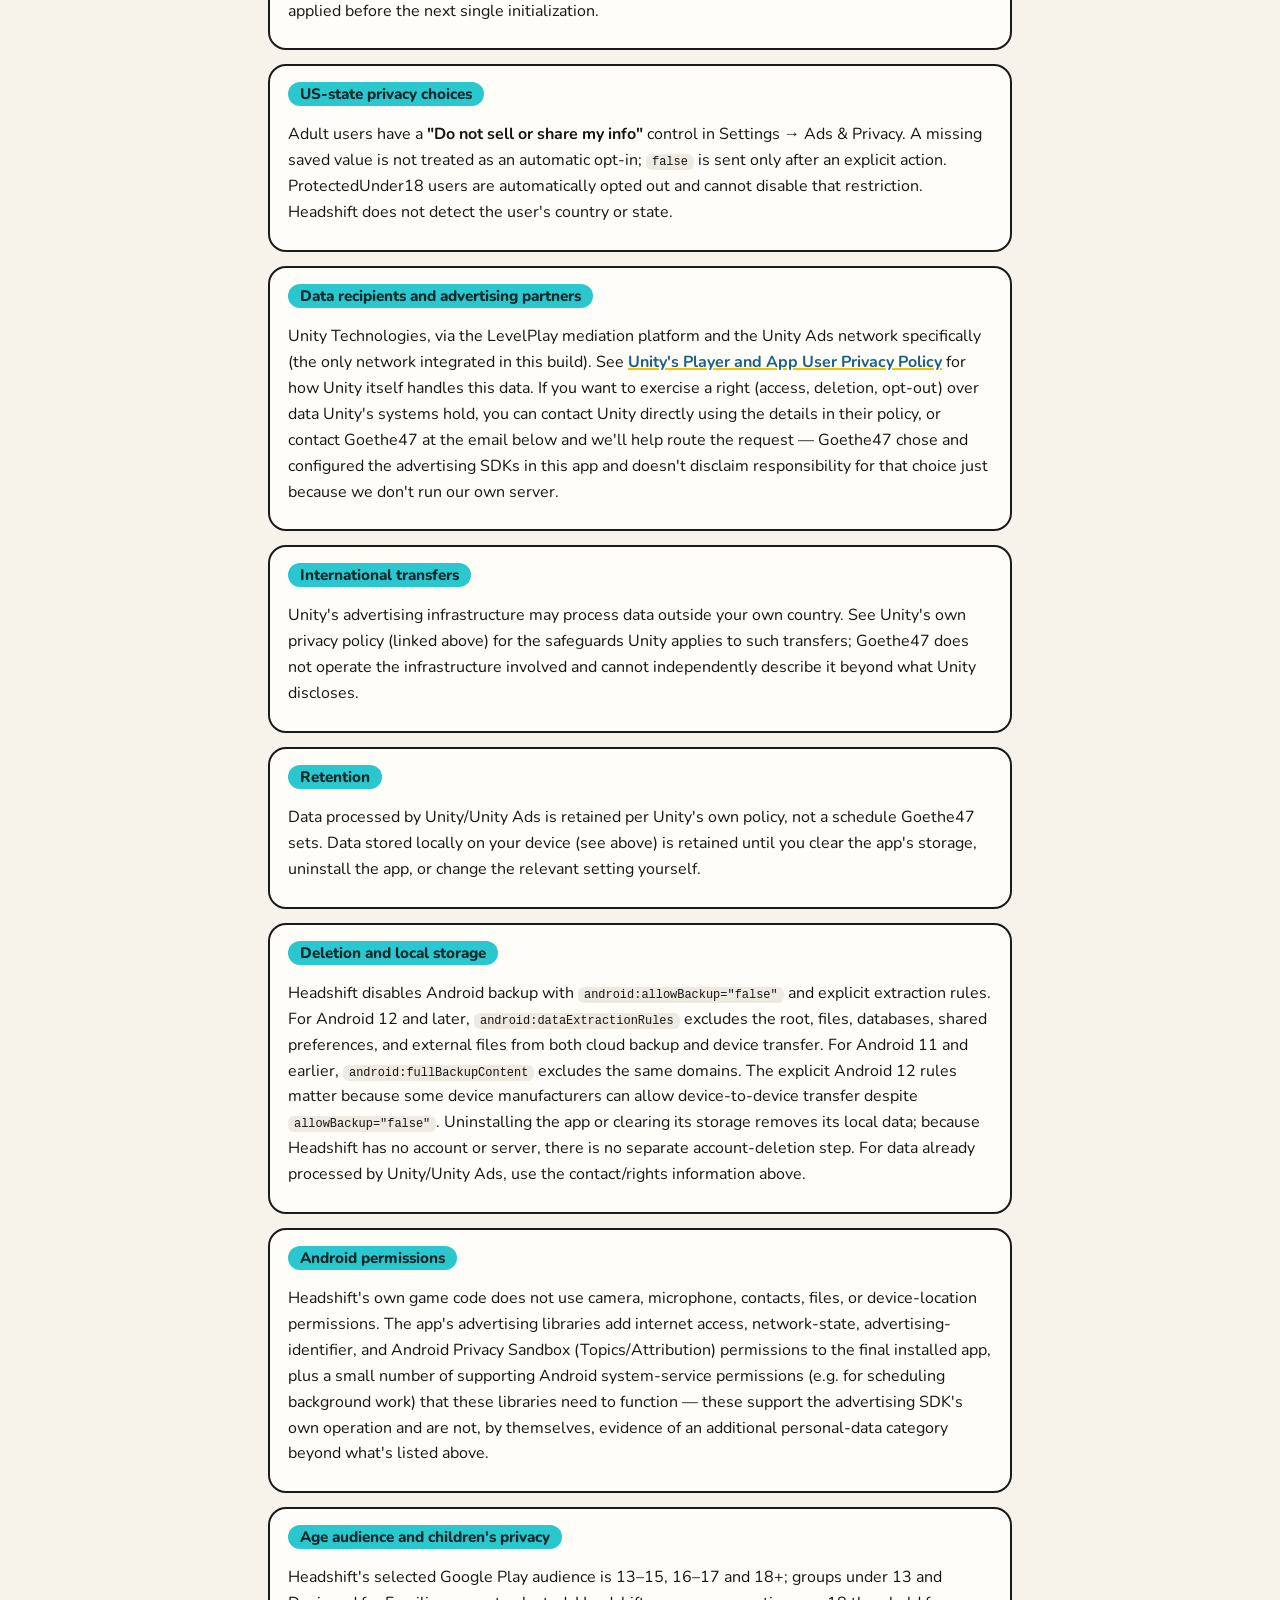
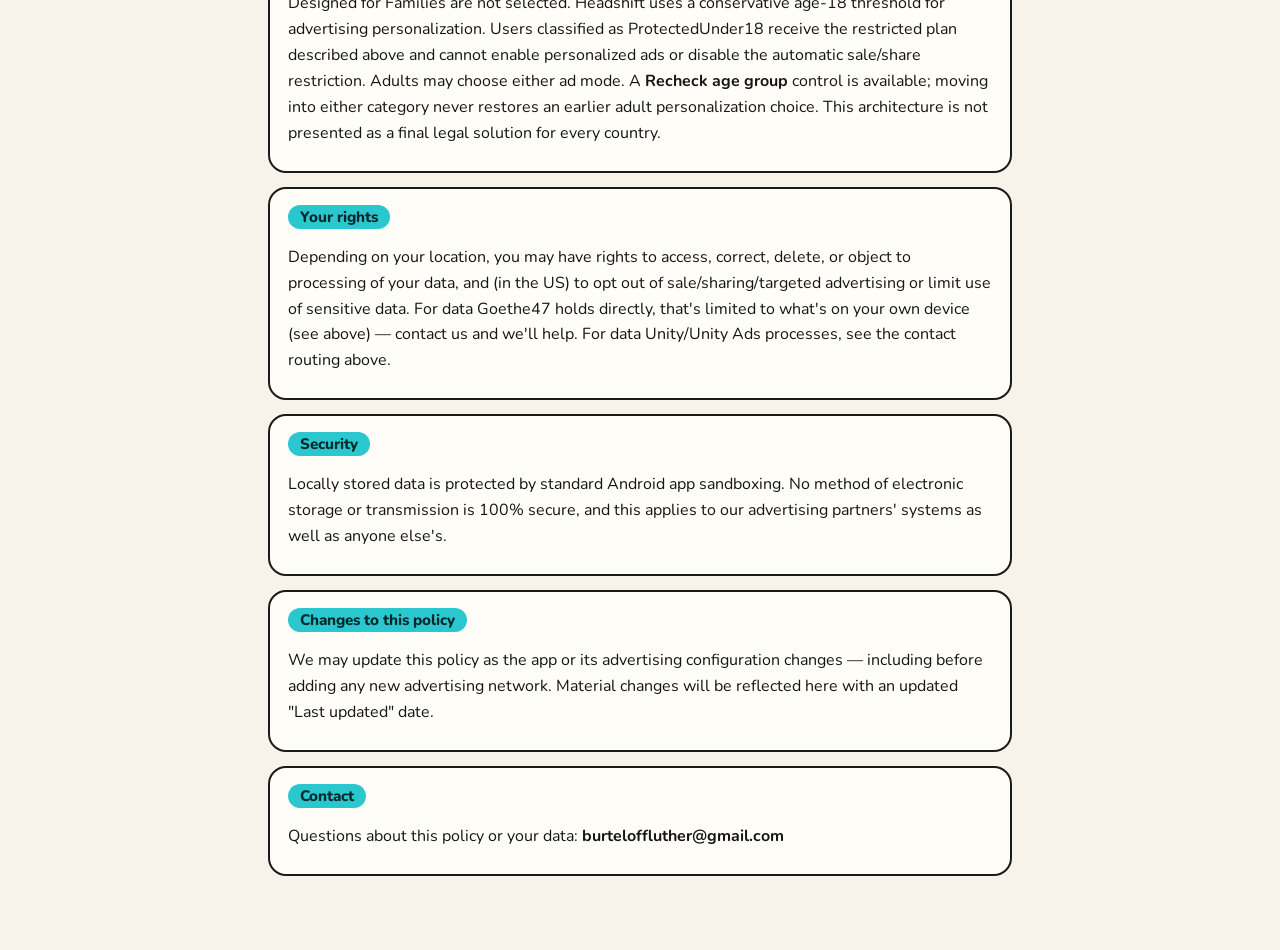
==== commit 6f50cce6: "Update advertising privacy policy" ====
--- a/index.html
+++ b/index.html
@@ -12,7 +12,7 @@
       <p class="eyebrow">Headshift: 2048 Snake Puzzle</p>
       <h1>Privacy Policy</h1>
       <p class="lead">This policy explains how Headshift handles your data. It describes the app's actual current behavior, not a future plan.</p>
-      <p class="meta">Last updated: 2026-07-23 · <a href="privacy.ru.html">Русская версия</a></p>
+      <p class="meta">Last updated: 2026-07-24</p>
     </header>
 
     <section><h2>Developer / data controller</h2><p><strong>Goethe47</strong> is the developer and, for the data described in this policy, the controller. Contact: <strong>burteloffluther@gmail.com</strong>. Package: <code>com.goethe47.headshift</code>.</p></section>
@@ -23,7 +23,7 @@
 
     <section><h2>Core gameplay and internet use</h2><p>Core gameplay and local progress work without a game server. Headshift does not require an internet connection to be played. Internet access is used to load advertising and related privacy services (see below).</p></section>
 
-    <section><h2>Data stored locally on your device</h2><p>The following is stored only in the app's own local storage on your device. Goethe47 does not operate a game server, so none of this is transmitted to us:</p><ul><li><strong>Best score</strong>, so your local high score persists between sessions.</li><li><strong>Language selection.</strong></li><li><strong>Sound on/off preference.</strong></li><li><strong>Whether you've completed the first-launch tutorial.</strong></li><li><strong>Your advertising privacy choice</strong> (personalized ads or non-personalized ads only — ads are shown either way) and your US-state do-not-sell-or-share choice — see "Advertising and privacy choices" below.</li><li><strong>Ad-frequency bookkeeping</strong> (a count of completed games and the timestamp of the last interstitial ad), used only to avoid showing ads too often.</li></ul><p>This local data by itself is not a "collection" in the Google Play Data Safety sense — it never leaves your device unless you enable personalized/non-personalized ads, at which point the advertising data described below is what actually gets transmitted, by the advertising SDK, not by this stored data itself.</p></section>
+    <section><h2>Data stored locally on your device</h2><p>The following is stored only in the app's own local storage on your device. Goethe47 does not operate a game server, so none of this is transmitted to us:</p><ul><li><strong>Best score</strong>, language, sound and tutorial preferences.</li><li><strong>Age privacy category:</strong> only <code>ProtectedUnder18</code> or <code>Adult18Plus</code>. The date of birth is used transiently by the local age gate and is cleared immediately after calculation; the date and exact age are never saved or sent.</li><li><strong>Adult advertising privacy choice</strong> (personalized or non-personalized) and explicit US-state sale/share choice.</li><li><strong>Pending-restart marker</strong> when a privacy plan changed after advertising started.</li><li><strong>Ad-frequency bookkeeping</strong>, used only to avoid showing ads too often.</li></ul></section>
 
     <section><h2>Advertising services actually included</h2><p>Headshift shows ads through exactly two components, both confirmed present in the app's build: <strong>Unity LevelPlay</strong> (Unity's mediation SDK) running the <strong>Unity Ads</strong> network via its Unity Ads adapter. No other ad network's SDK or adapter is included in the app. Unity's dashboard lets specific ad placements/instances change without an app update, but that is not the same as adding a new network — a genuinely new advertising network requires adding its adapter to the build, which would mean a new app version and an update to this policy and to Play Console's Data safety section before it goes out.</p></section>
 
@@ -31,11 +31,11 @@
 
     <section><h2>Purposes of processing</h2><p>Ad delivery and measurement; ad personalization (only if you choose personalized ads); frequency capping (so interstitial ads aren't shown too often); fraud prevention and security for the advertising system.</p></section>
 
-    <section><h2>Legal bases (where applicable)</h2><p>Where GDPR/UK GDPR applies, personalized advertising relies on the consent signal you can give or withdraw via Settings → Privacy Choices. Unity Ads describes opting out as switching to contextual ads. However, LevelPlay documentation separately warns that ePrivacy rules can require consent before SDK initialization. Headshift does ask before initialization, but its two-button personalized/contextual choice has not been independently confirmed as a complete legal solution for every EEA/UK case. This policy therefore does not claim final EEA/UK legal compliance; jurisdiction-specific legal review and current Unity dashboard/SDK configuration remain necessary.</p></section>
+    <section><h2>Legal bases (where applicable)</h2><p>Where GDPR/UK GDPR applies, personalized advertising relies on the consent signal an adult user can give or withdraw via Settings → Ads &amp; Privacy. Unity Ads describes opting out as switching to contextual ads. However, LevelPlay documentation separately warns that ePrivacy rules can require consent before SDK initialization. Headshift sets its plan before initialization, but this age gate and advertising-choice UI have not been independently confirmed as a complete legal solution for every EEA/UK case. This policy therefore does not claim final EEA/UK legal compliance; jurisdiction-specific legal review and current Unity dashboard/SDK configuration remain necessary.</p></section>
 
-    <section><h2>Advertising and privacy choices</h2><p>Headshift is an ad-supported app — ads are shown regardless of which privacy choice you make; the choice controls personalization, not whether ads run. The first time you open Headshift, before any advertising SDK is started, you're asked to choose one of two options: <strong>personalized ads</strong>, which use ad data to select what's shown, or <strong>non-personalized ads only</strong>, which are still shown but not selected using your data. Both options start Unity LevelPlay and Unity Ads; the only difference is the consent signal passed to them.</p><p>You can review or change this choice at any time from <strong>Settings → Privacy Choices</strong> — no data clearing or reinstall needed. Because the advertising SDK cannot be fully re-initialized once started, changing your choice (or the CCPA toggle below) instead destroys and recreates the banner and interstitial ad objects under the new signal, so an ad already fetched under your previous choice cannot still be shown after you change it — without creating duplicate ad instances or calling the SDK's initializer twice.</p></section>
+    <section><h2>Advertising and privacy choices</h2><p>Before Headshift calls <code>LevelPlay.Init</code> or requests an advertisement, a neutral local date-of-birth gate assigns one of two product privacy categories. The input date is not prefilled, saved, logged, or sent. A user in <strong>ProtectedUnder18</strong> receives limited non-personalized advertising: advertising-ID use is disabled, Families-compatible demand is requested, Unity Ads receives a non-behavioral designation, and sale/share is restricted automatically. This product category is not a claim that every user under 18 is legally a child under COPPA.</p><p>A confirmed <strong>Adult18Plus</strong> user chooses equally between personalized and non-personalized ads. Adult non-personalized ads are not selected from interests, but limited device and ad-interaction data may still be used for delivery, measurement, frequency limits, analytics, security and fraud prevention. Adults also have an independent sale/share control. Choices and the age group can be reviewed in <strong>Settings → Ads &amp; Privacy</strong>.</p><p>If the effective age, personalization or sale/share setting changes after LevelPlay has started, Headshift stops and destroys its current banner/interstitial objects, does not call <code>LevelPlay.Init</code> again in that process, and asks the user to close and reopen the app. The saved plan is then applied before the next single initialization.</p></section>
 
-    <section><h2>US-state privacy choices</h2><p>Settings → Privacy Choices also includes a <strong>"Do not sell or share my info"</strong> toggle, implementing the do-not-sell/share signal (CCPA/CPRA and similar US state laws) that Headshift passes to Unity LevelPlay. It's offered to every player rather than limited to a specific detected state, since this app has no region-detection mechanism — offering the control more broadly than strictly required isn't a compliance problem. Whether CCPA/CPRA or another state law specifically applies to your relationship with Goethe47 depends on factors this policy can't fully evaluate for every reader; the toggle is available regardless.</p></section>
+    <section><h2>US-state privacy choices</h2><p>Adult users have a <strong>"Do not sell or share my info"</strong> control in Settings → Ads &amp; Privacy. A missing saved value is not treated as an automatic opt-in; <code>false</code> is sent only after an explicit action. ProtectedUnder18 users are automatically opted out and cannot disable that restriction. Headshift does not detect the user's country or state.</p></section>
 
     <section><h2>Data recipients and advertising partners</h2><p>Unity Technologies, via the LevelPlay mediation platform and the Unity Ads network specifically (the only network integrated in this build). See <a href="https://unity.com/legal/game-player-and-app-user-privacy-policy" target="_blank" rel="noopener">Unity's Player and App User Privacy Policy</a> for how Unity itself handles this data. If you want to exercise a right (access, deletion, opt-out) over data Unity's systems hold, you can contact Unity directly using the details in their policy, or contact Goethe47 at the email below and we'll help route the request — Goethe47 chose and configured the advertising SDKs in this app and doesn't disclaim responsibility for that choice just because we don't run our own server.</p></section>
 
@@ -47,7 +47,7 @@
 
     <section><h2>Android permissions</h2><p>Headshift's own game code does not use camera, microphone, contacts, files, or device-location permissions. The app's advertising libraries add internet access, network-state, advertising-identifier, and Android Privacy Sandbox (Topics/Attribution) permissions to the final installed app, plus a small number of supporting Android system-service permissions (e.g. for scheduling background work) that these libraries need to function — these support the advertising SDK's own operation and are not, by themselves, evidence of an additional personal-data category beyond what's listed above.</p></section>
 
-    <section><h2>Age audience and children's privacy</h2><p>Headshift is intended for an audience aged 13 and older and is not specifically directed, marketed, or configured for children under 13. Its content rating is determined by the game's actual content and may be lower than the age of its declared target audience; a low content rating does not by itself make the app child-directed. Users aged 13–17 may still be minors in their jurisdiction. The fixed <code>COPPA=false</code> advertising setting means only that the product is not directed to children under 13; it does not establish that every user is an adult. Personalized advertising is used only after the user's explicit choice; choosing non-personalized ads results in contextual, non-personalized advertising. This arrangement is not presented as a final legal solution for every country. If you have a concern about a minor's data, contact us so we can address it.</p></section>
+    <section><h2>Age audience and children's privacy</h2><p>Headshift's selected Google Play audience is 13–15, 16–17 and 18+; groups under 13 and Designed for Families are not selected. Headshift uses a conservative age-18 threshold for advertising personalization. Users classified as ProtectedUnder18 receive the restricted plan described above and cannot enable personalized ads or disable the automatic sale/share restriction. Adults may choose either ad mode. A <strong>Recheck age group</strong> control is available; moving into either category never restores an earlier adult personalization choice. This architecture is not presented as a final legal solution for every country.</p></section>
 
     <section><h2>Your rights</h2><p>Depending on your location, you may have rights to access, correct, delete, or object to processing of your data, and (in the US) to opt out of sale/sharing/targeted advertising or limit use of sensitive data. For data Goethe47 holds directly, that's limited to what's on your own device (see above) — contact us and we'll help. For data Unity/Unity Ads processes, see the contact routing above.</p></section>
 
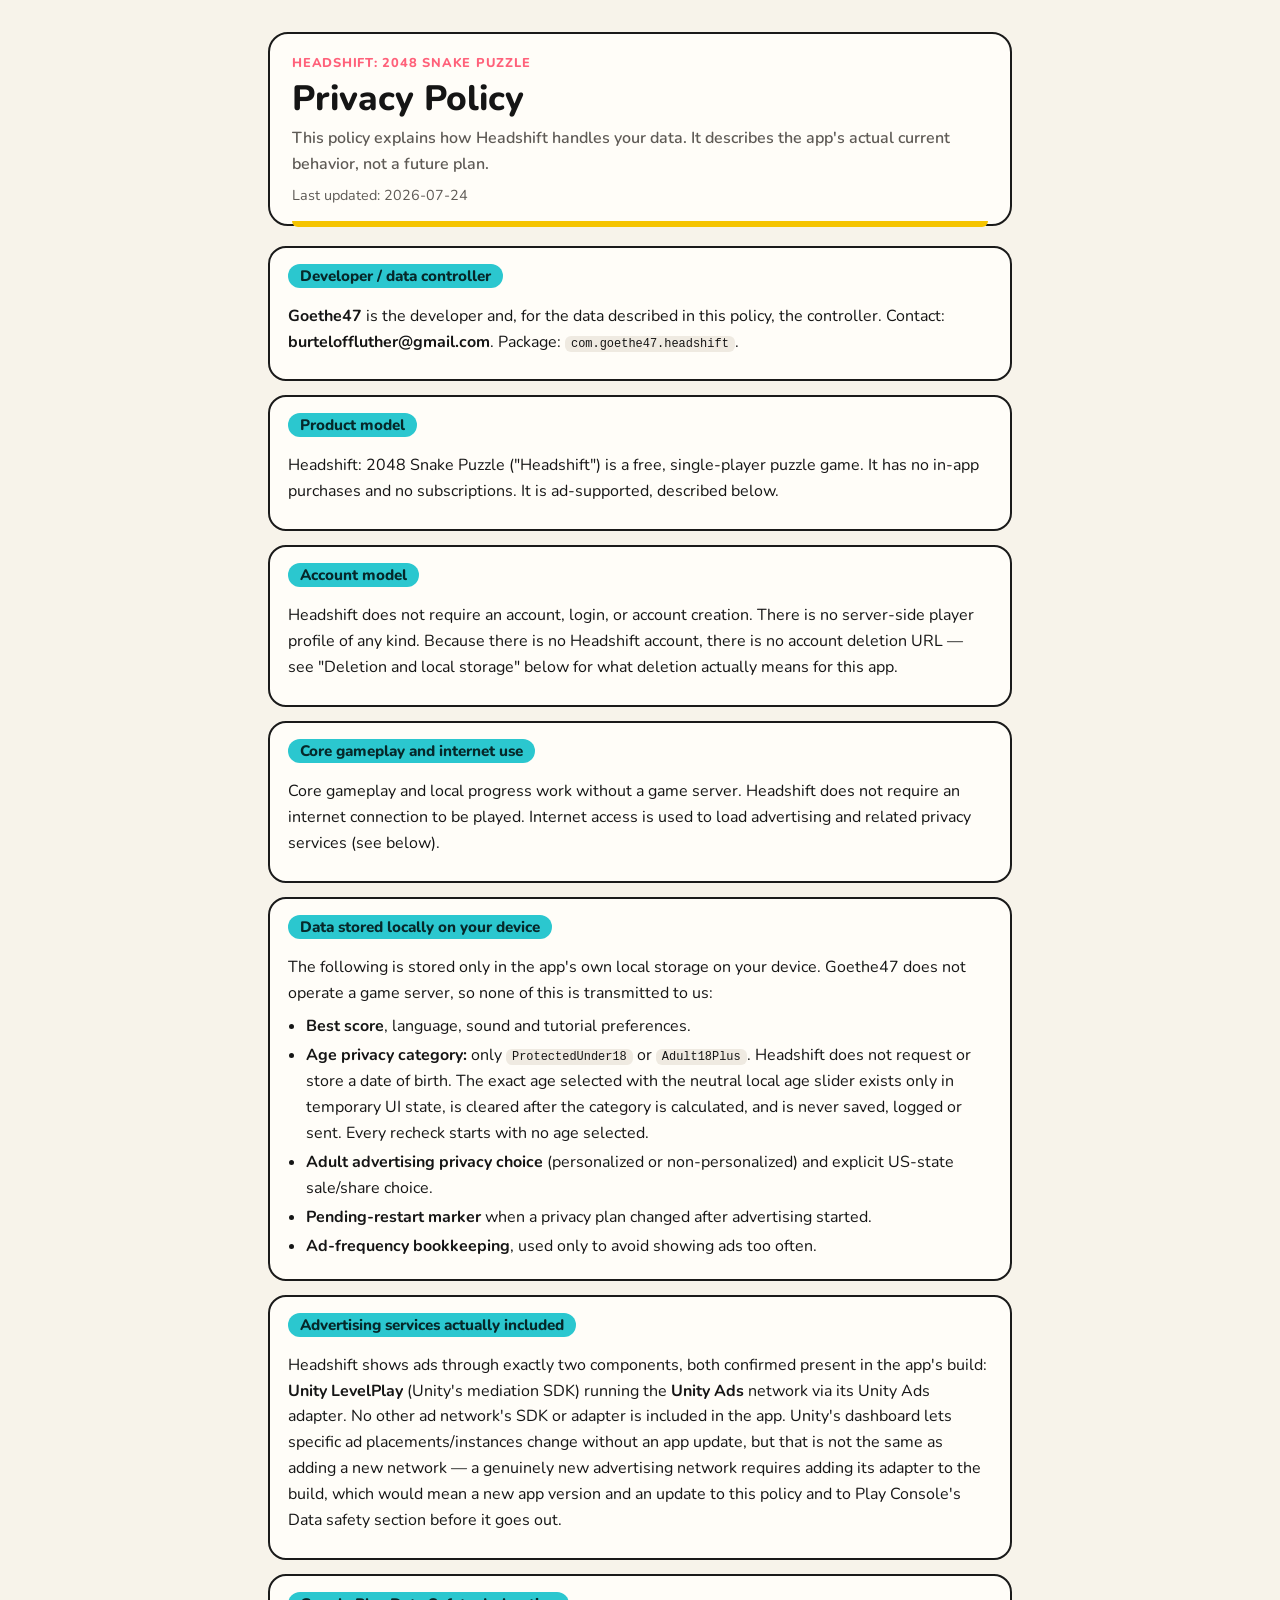
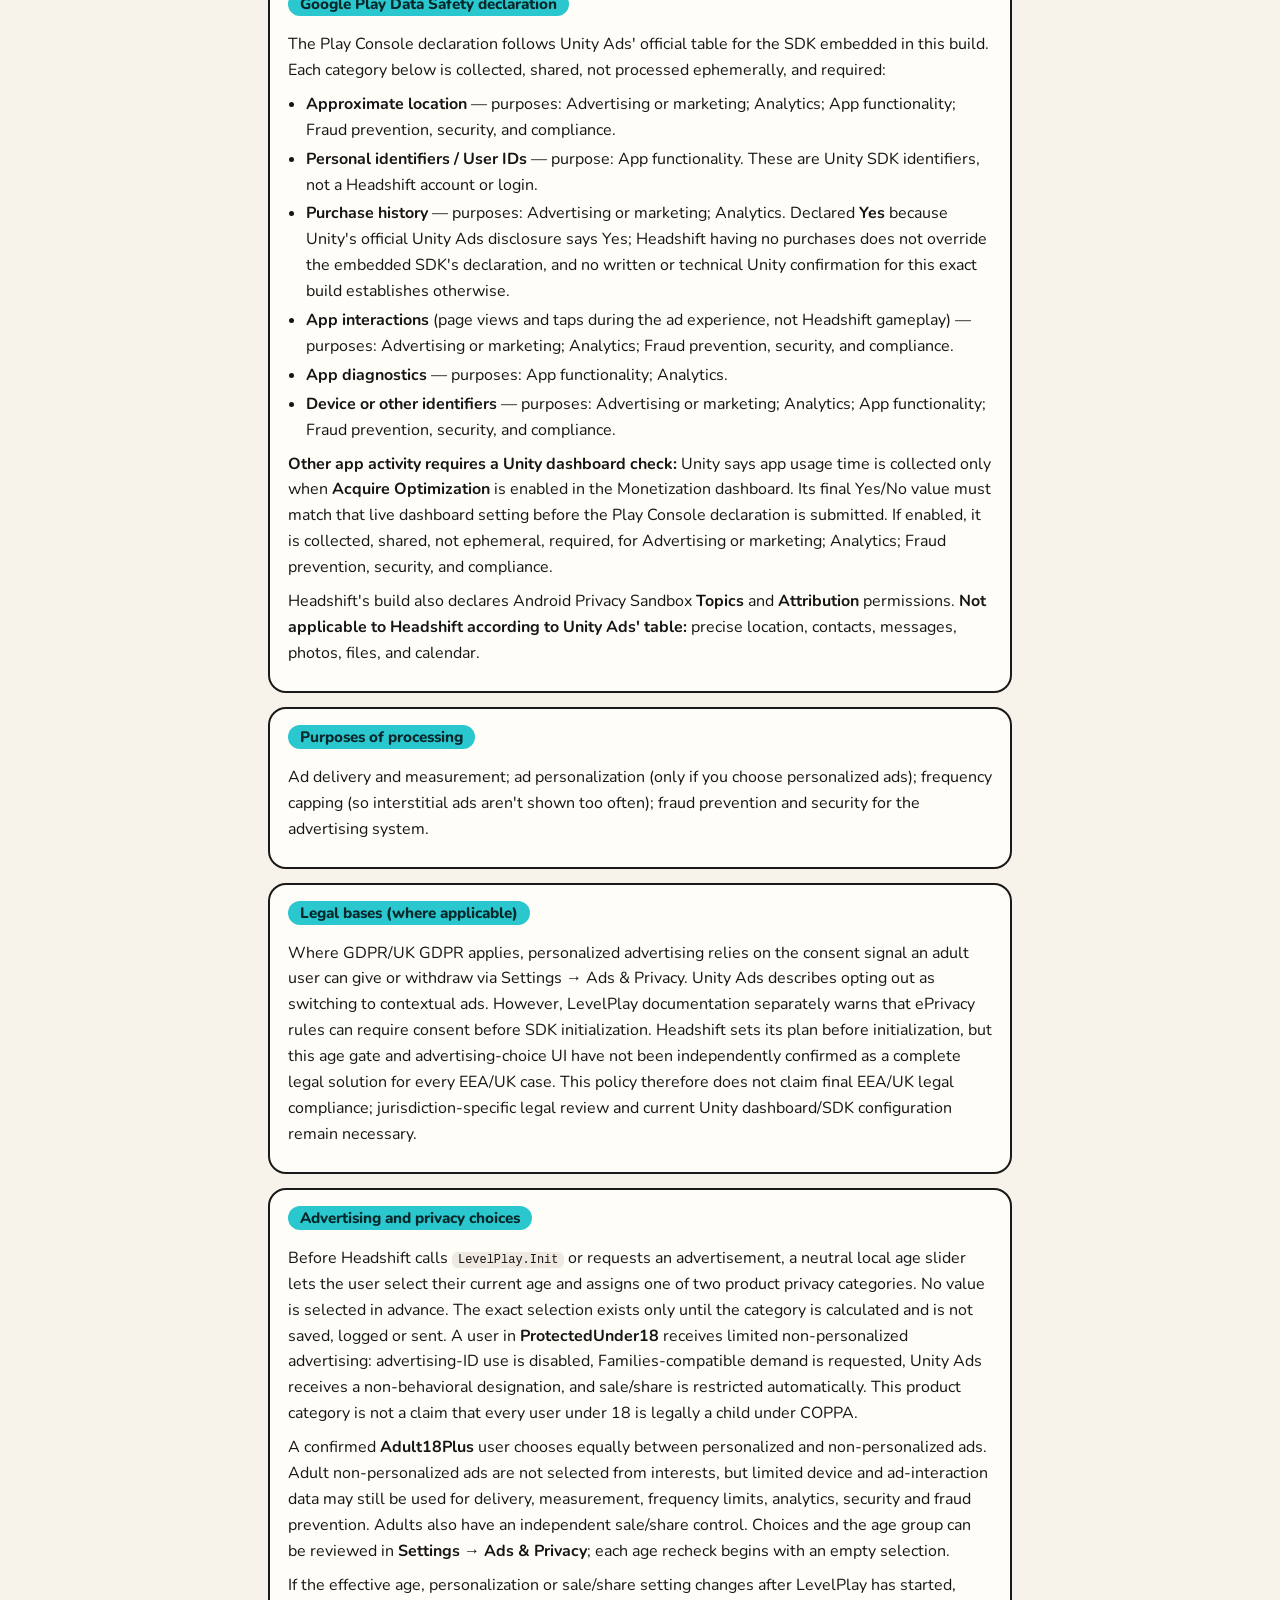
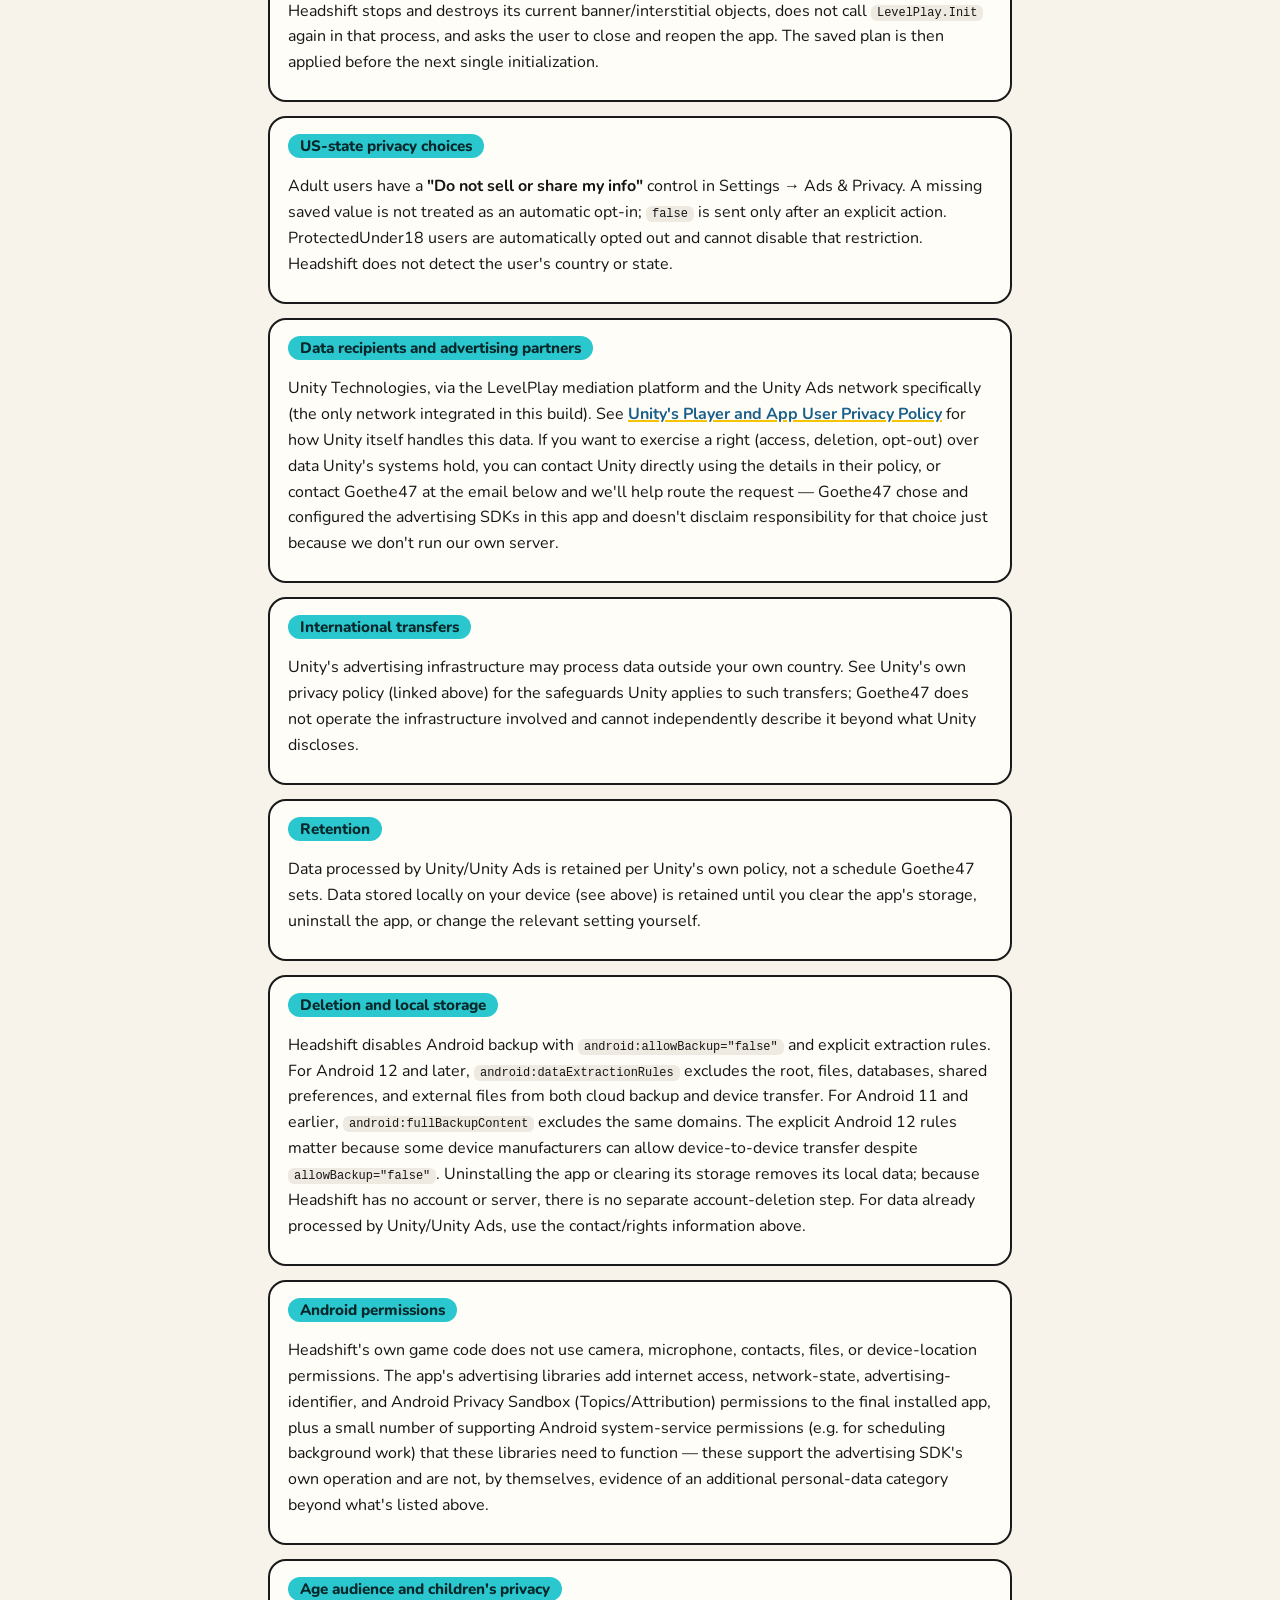
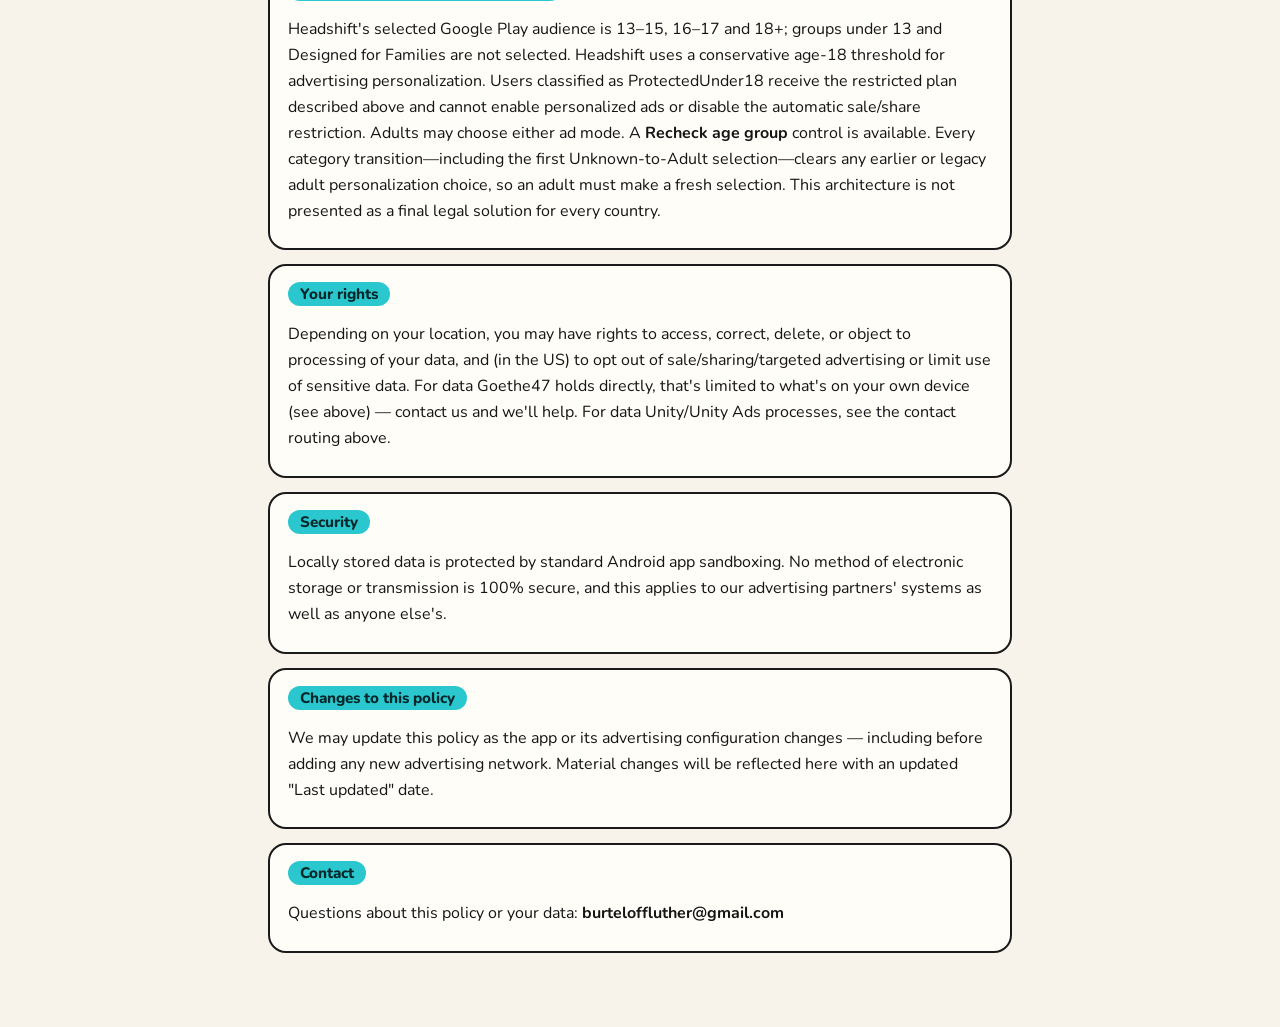
==== commit fe0e6de7: "Document neutral age slider" ====
--- a/index.html
+++ b/index.html
@@ -23,7 +23,7 @@
 
     <section><h2>Core gameplay and internet use</h2><p>Core gameplay and local progress work without a game server. Headshift does not require an internet connection to be played. Internet access is used to load advertising and related privacy services (see below).</p></section>
 
-    <section><h2>Data stored locally on your device</h2><p>The following is stored only in the app's own local storage on your device. Goethe47 does not operate a game server, so none of this is transmitted to us:</p><ul><li><strong>Best score</strong>, language, sound and tutorial preferences.</li><li><strong>Age privacy category:</strong> only <code>ProtectedUnder18</code> or <code>Adult18Plus</code>. The date of birth is used transiently by the local age gate and is cleared immediately after calculation; the date and exact age are never saved or sent.</li><li><strong>Adult advertising privacy choice</strong> (personalized or non-personalized) and explicit US-state sale/share choice.</li><li><strong>Pending-restart marker</strong> when a privacy plan changed after advertising started.</li><li><strong>Ad-frequency bookkeeping</strong>, used only to avoid showing ads too often.</li></ul></section>
+    <section><h2>Data stored locally on your device</h2><p>The following is stored only in the app's own local storage on your device. Goethe47 does not operate a game server, so none of this is transmitted to us:</p><ul><li><strong>Best score</strong>, language, sound and tutorial preferences.</li><li><strong>Age privacy category:</strong> only <code>ProtectedUnder18</code> or <code>Adult18Plus</code>. Headshift does not request or store a date of birth. The exact age selected with the neutral local age slider exists only in temporary UI state, is cleared after the category is calculated, and is never saved, logged or sent. Every recheck starts with no age selected.</li><li><strong>Adult advertising privacy choice</strong> (personalized or non-personalized) and explicit US-state sale/share choice.</li><li><strong>Pending-restart marker</strong> when a privacy plan changed after advertising started.</li><li><strong>Ad-frequency bookkeeping</strong>, used only to avoid showing ads too often.</li></ul></section>
 
     <section><h2>Advertising services actually included</h2><p>Headshift shows ads through exactly two components, both confirmed present in the app's build: <strong>Unity LevelPlay</strong> (Unity's mediation SDK) running the <strong>Unity Ads</strong> network via its Unity Ads adapter. No other ad network's SDK or adapter is included in the app. Unity's dashboard lets specific ad placements/instances change without an app update, but that is not the same as adding a new network — a genuinely new advertising network requires adding its adapter to the build, which would mean a new app version and an update to this policy and to Play Console's Data safety section before it goes out.</p></section>
 
@@ -33,7 +33,7 @@
 
     <section><h2>Legal bases (where applicable)</h2><p>Where GDPR/UK GDPR applies, personalized advertising relies on the consent signal an adult user can give or withdraw via Settings → Ads &amp; Privacy. Unity Ads describes opting out as switching to contextual ads. However, LevelPlay documentation separately warns that ePrivacy rules can require consent before SDK initialization. Headshift sets its plan before initialization, but this age gate and advertising-choice UI have not been independently confirmed as a complete legal solution for every EEA/UK case. This policy therefore does not claim final EEA/UK legal compliance; jurisdiction-specific legal review and current Unity dashboard/SDK configuration remain necessary.</p></section>
 
-    <section><h2>Advertising and privacy choices</h2><p>Before Headshift calls <code>LevelPlay.Init</code> or requests an advertisement, a neutral local date-of-birth gate assigns one of two product privacy categories. The input date is not prefilled, saved, logged, or sent. A user in <strong>ProtectedUnder18</strong> receives limited non-personalized advertising: advertising-ID use is disabled, Families-compatible demand is requested, Unity Ads receives a non-behavioral designation, and sale/share is restricted automatically. This product category is not a claim that every user under 18 is legally a child under COPPA.</p><p>A confirmed <strong>Adult18Plus</strong> user chooses equally between personalized and non-personalized ads. Adult non-personalized ads are not selected from interests, but limited device and ad-interaction data may still be used for delivery, measurement, frequency limits, analytics, security and fraud prevention. Adults also have an independent sale/share control. Choices and the age group can be reviewed in <strong>Settings → Ads &amp; Privacy</strong>.</p><p>If the effective age, personalization or sale/share setting changes after LevelPlay has started, Headshift stops and destroys its current banner/interstitial objects, does not call <code>LevelPlay.Init</code> again in that process, and asks the user to close and reopen the app. The saved plan is then applied before the next single initialization.</p></section>
+    <section><h2>Advertising and privacy choices</h2><p>Before Headshift calls <code>LevelPlay.Init</code> or requests an advertisement, a neutral local age slider lets the user select their current age and assigns one of two product privacy categories. No value is selected in advance. The exact selection exists only until the category is calculated and is not saved, logged or sent. A user in <strong>ProtectedUnder18</strong> receives limited non-personalized advertising: advertising-ID use is disabled, Families-compatible demand is requested, Unity Ads receives a non-behavioral designation, and sale/share is restricted automatically. This product category is not a claim that every user under 18 is legally a child under COPPA.</p><p>A confirmed <strong>Adult18Plus</strong> user chooses equally between personalized and non-personalized ads. Adult non-personalized ads are not selected from interests, but limited device and ad-interaction data may still be used for delivery, measurement, frequency limits, analytics, security and fraud prevention. Adults also have an independent sale/share control. Choices and the age group can be reviewed in <strong>Settings → Ads &amp; Privacy</strong>; each age recheck begins with an empty selection.</p><p>If the effective age, personalization or sale/share setting changes after LevelPlay has started, Headshift stops and destroys its current banner/interstitial objects, does not call <code>LevelPlay.Init</code> again in that process, and asks the user to close and reopen the app. The saved plan is then applied before the next single initialization.</p></section>
 
     <section><h2>US-state privacy choices</h2><p>Adult users have a <strong>"Do not sell or share my info"</strong> control in Settings → Ads &amp; Privacy. A missing saved value is not treated as an automatic opt-in; <code>false</code> is sent only after an explicit action. ProtectedUnder18 users are automatically opted out and cannot disable that restriction. Headshift does not detect the user's country or state.</p></section>
 
@@ -47,7 +47,7 @@
 
     <section><h2>Android permissions</h2><p>Headshift's own game code does not use camera, microphone, contacts, files, or device-location permissions. The app's advertising libraries add internet access, network-state, advertising-identifier, and Android Privacy Sandbox (Topics/Attribution) permissions to the final installed app, plus a small number of supporting Android system-service permissions (e.g. for scheduling background work) that these libraries need to function — these support the advertising SDK's own operation and are not, by themselves, evidence of an additional personal-data category beyond what's listed above.</p></section>
 
-    <section><h2>Age audience and children's privacy</h2><p>Headshift's selected Google Play audience is 13–15, 16–17 and 18+; groups under 13 and Designed for Families are not selected. Headshift uses a conservative age-18 threshold for advertising personalization. Users classified as ProtectedUnder18 receive the restricted plan described above and cannot enable personalized ads or disable the automatic sale/share restriction. Adults may choose either ad mode. A <strong>Recheck age group</strong> control is available; moving into either category never restores an earlier adult personalization choice. This architecture is not presented as a final legal solution for every country.</p></section>
+    <section><h2>Age audience and children's privacy</h2><p>Headshift's selected Google Play audience is 13–15, 16–17 and 18+; groups under 13 and Designed for Families are not selected. Headshift uses a conservative age-18 threshold for advertising personalization. Users classified as ProtectedUnder18 receive the restricted plan described above and cannot enable personalized ads or disable the automatic sale/share restriction. Adults may choose either ad mode. A <strong>Recheck age group</strong> control is available. Every category transition—including the first Unknown-to-Adult selection—clears any earlier or legacy adult personalization choice, so an adult must make a fresh selection. This architecture is not presented as a final legal solution for every country.</p></section>
 
     <section><h2>Your rights</h2><p>Depending on your location, you may have rights to access, correct, delete, or object to processing of your data, and (in the US) to opt out of sale/sharing/targeted advertising or limit use of sensitive data. For data Goethe47 holds directly, that's limited to what's on your own device (see above) — contact us and we'll help. For data Unity/Unity Ads processes, see the contact routing above.</p></section>
 
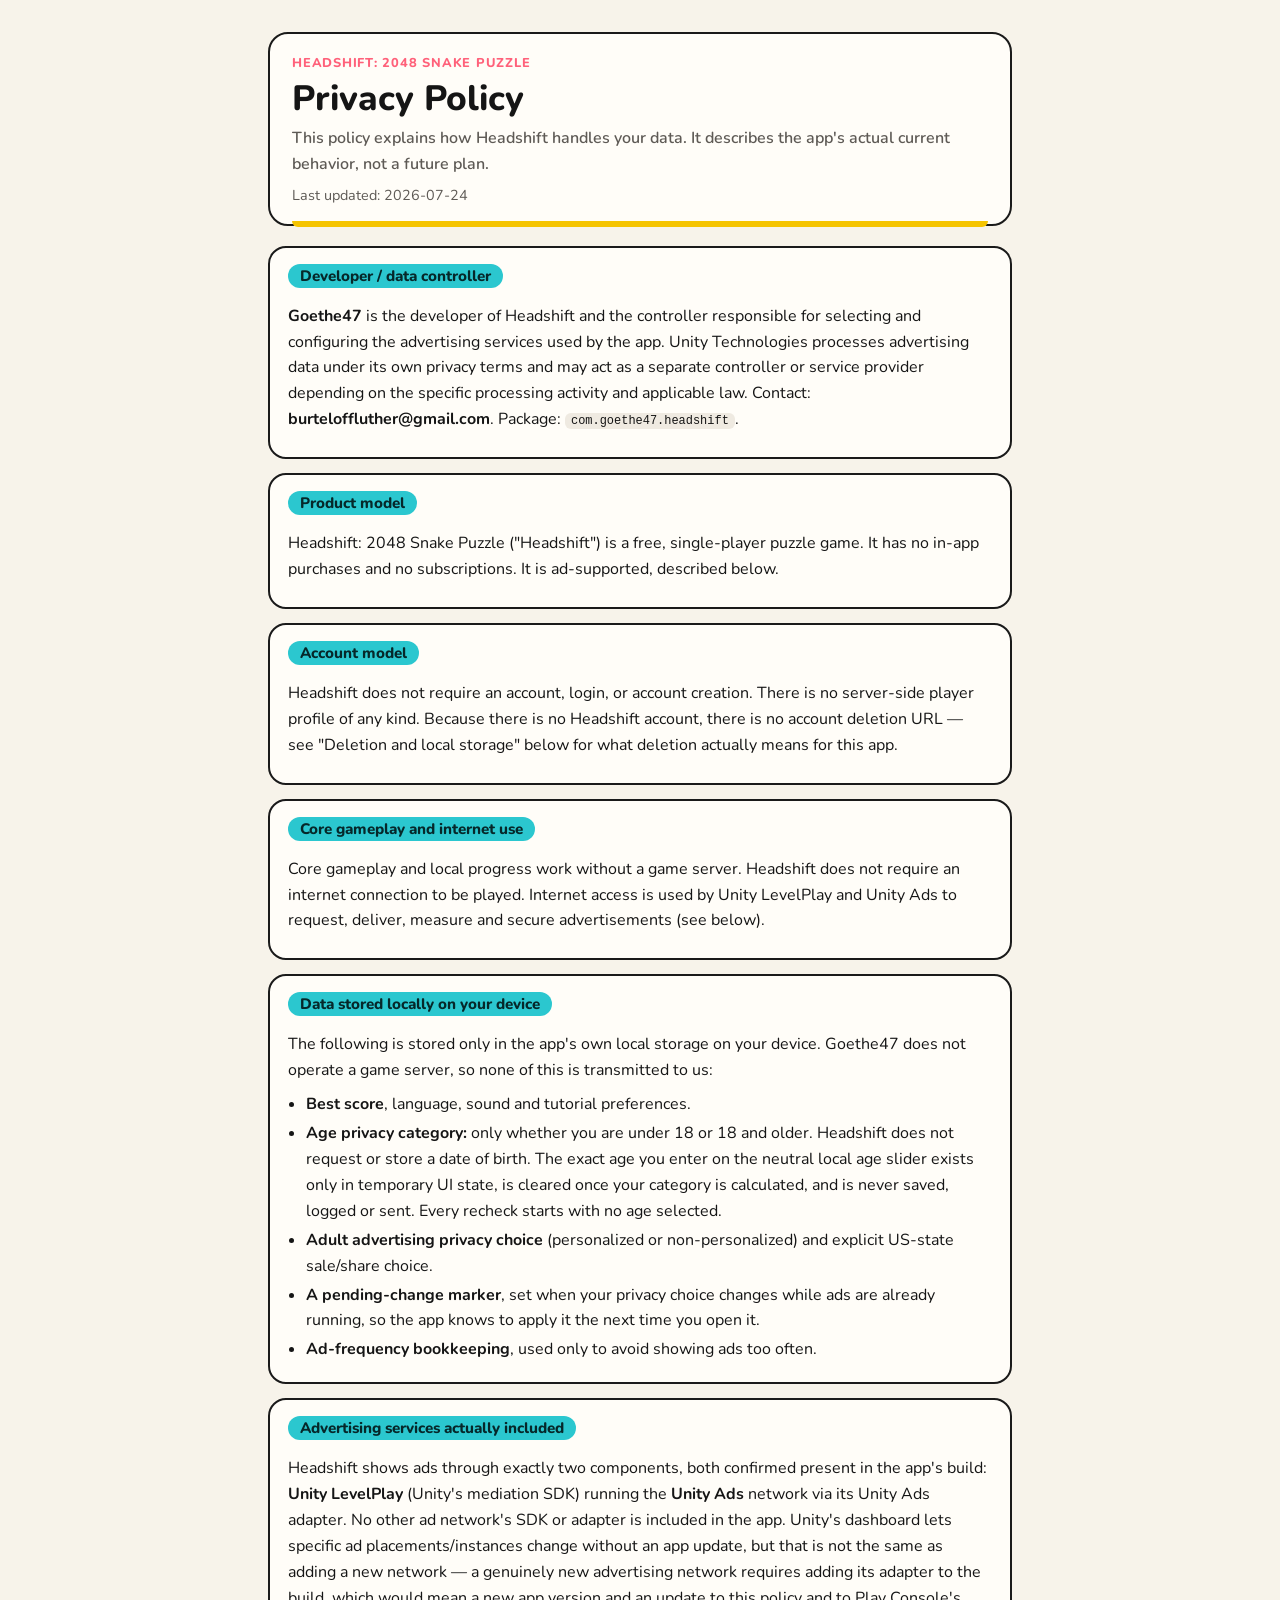
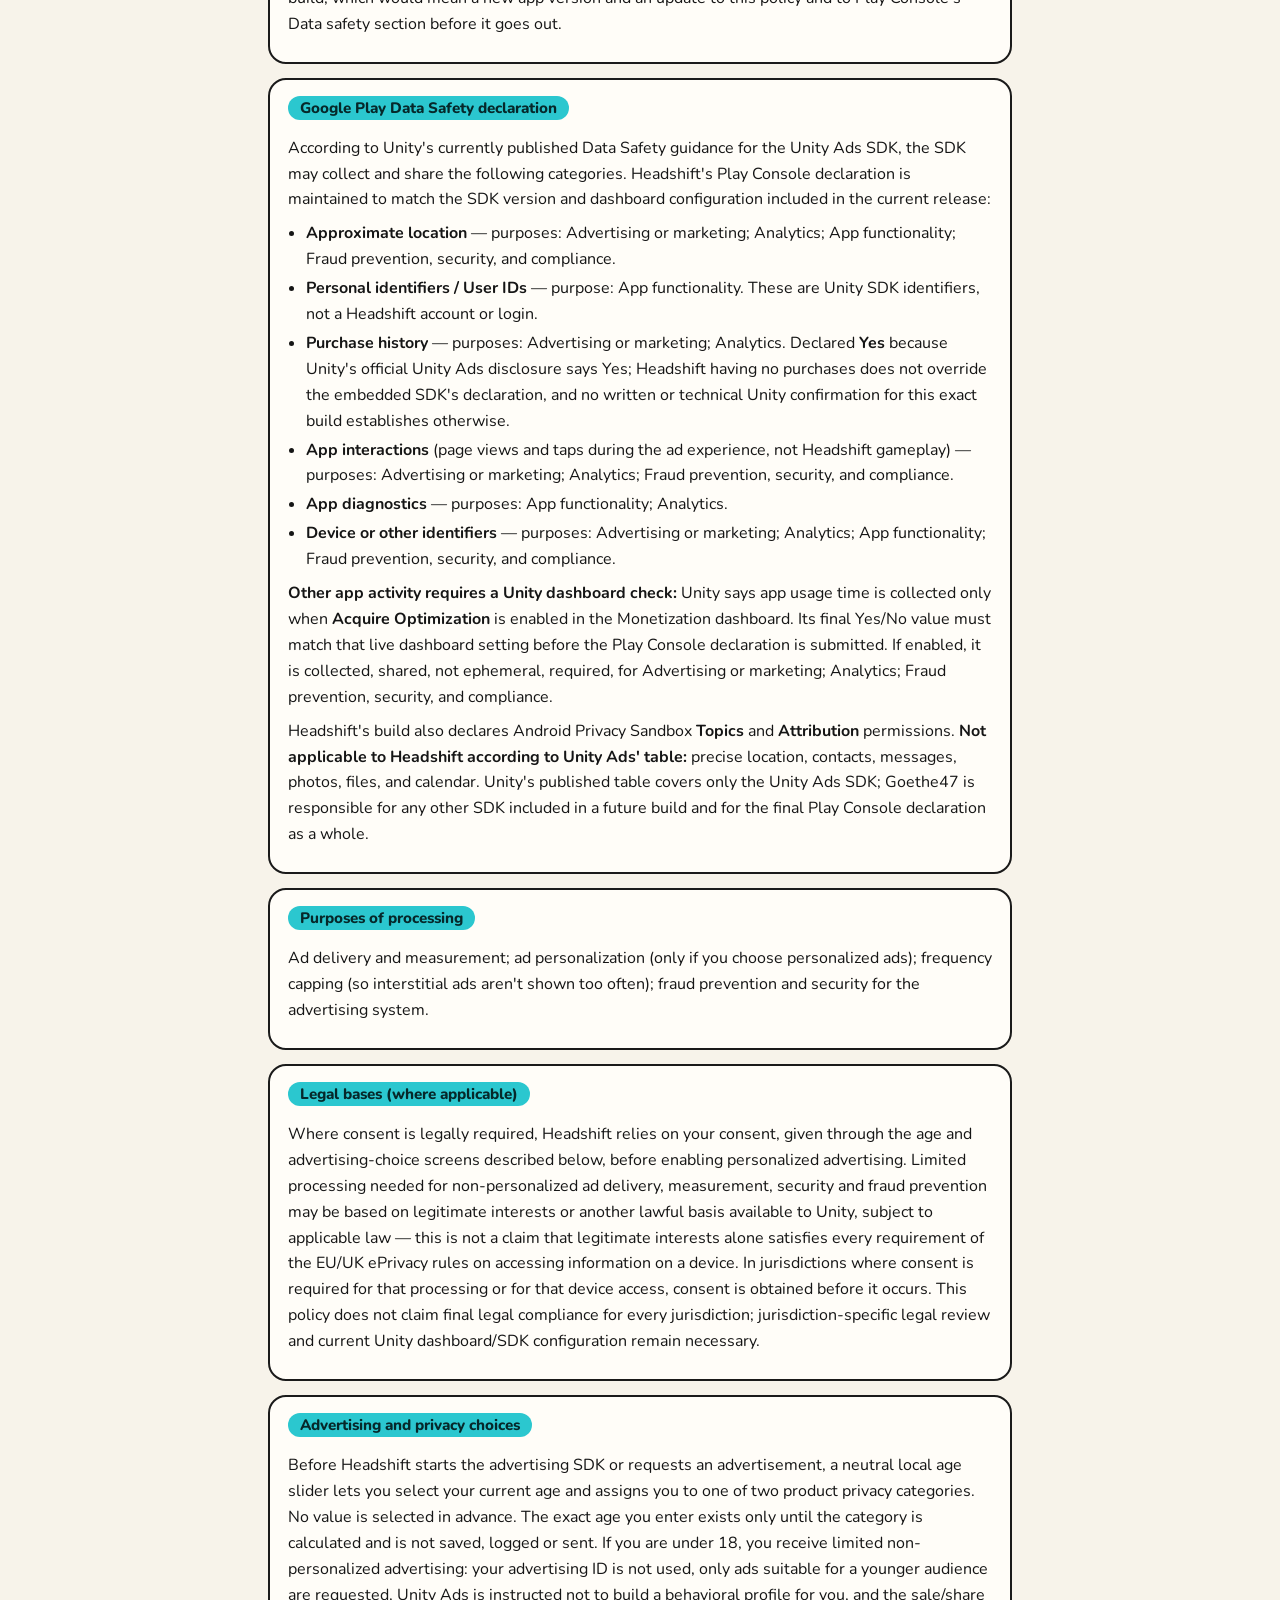
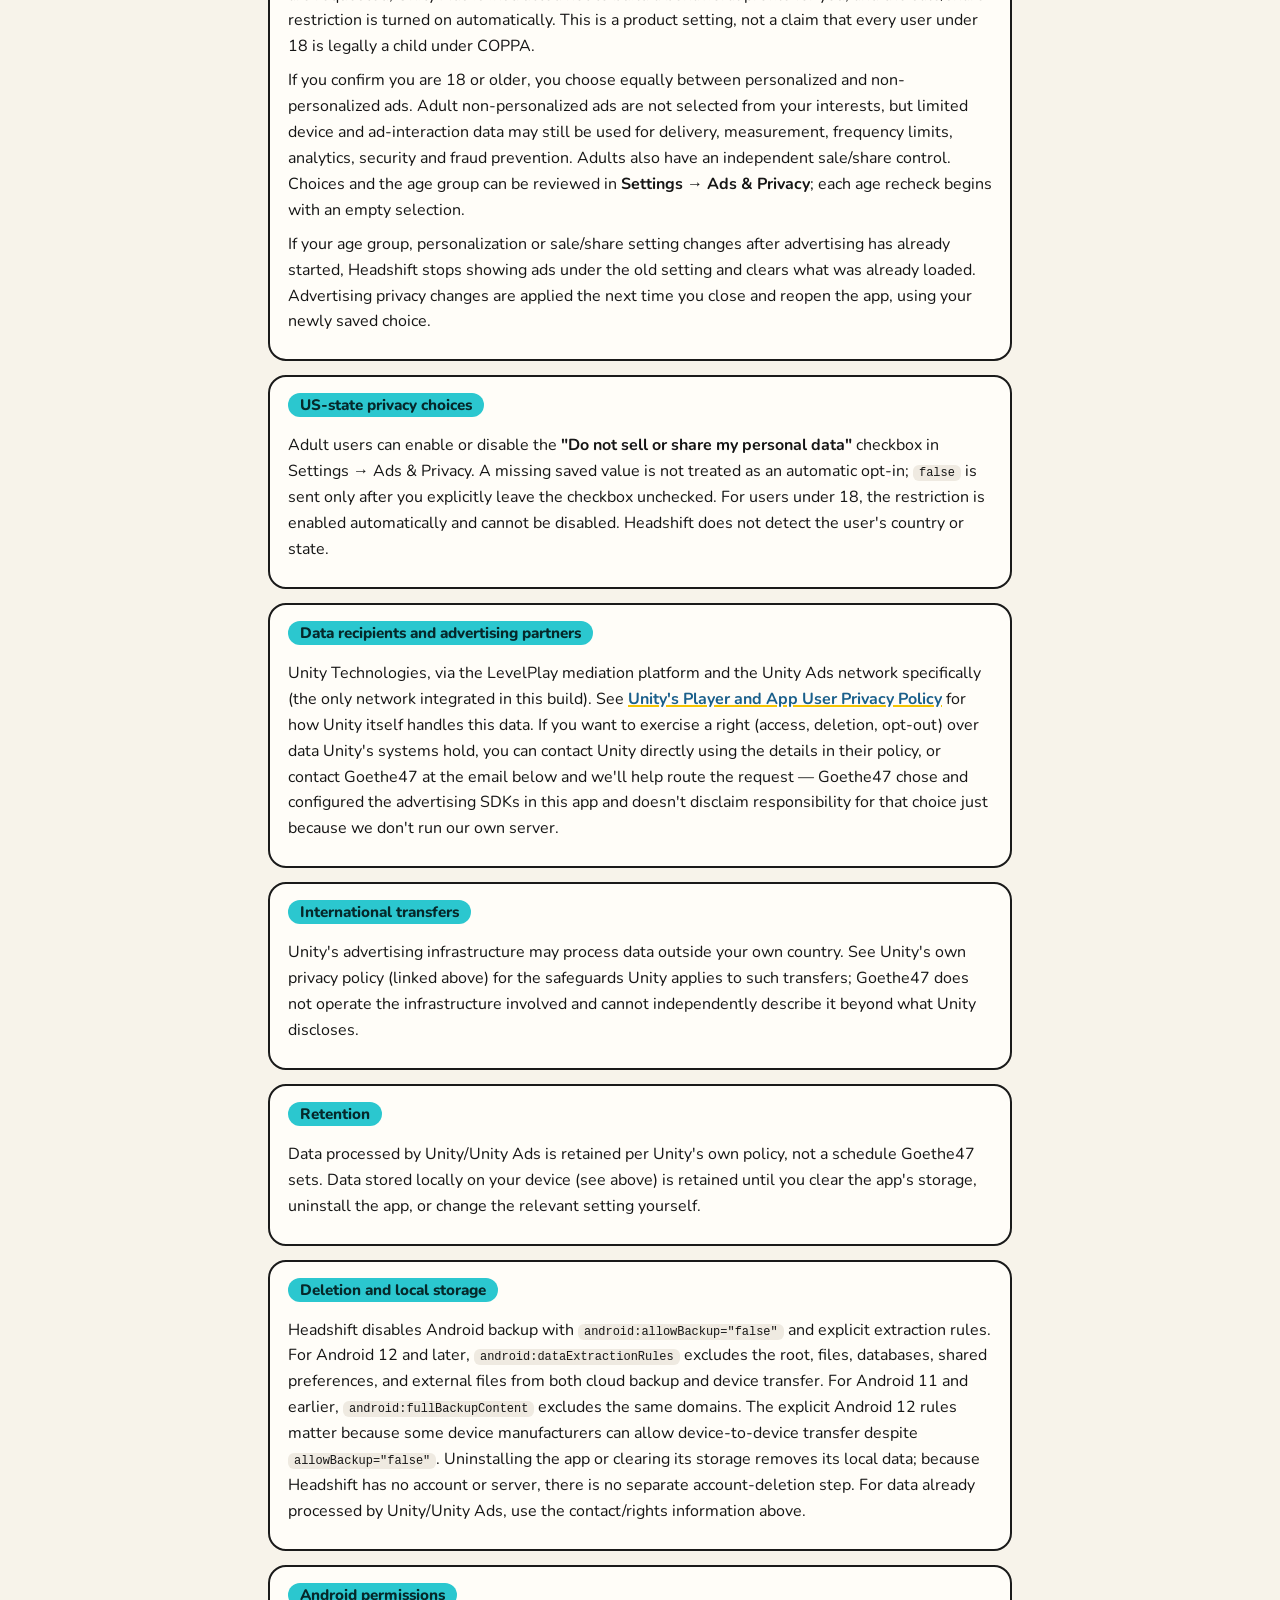
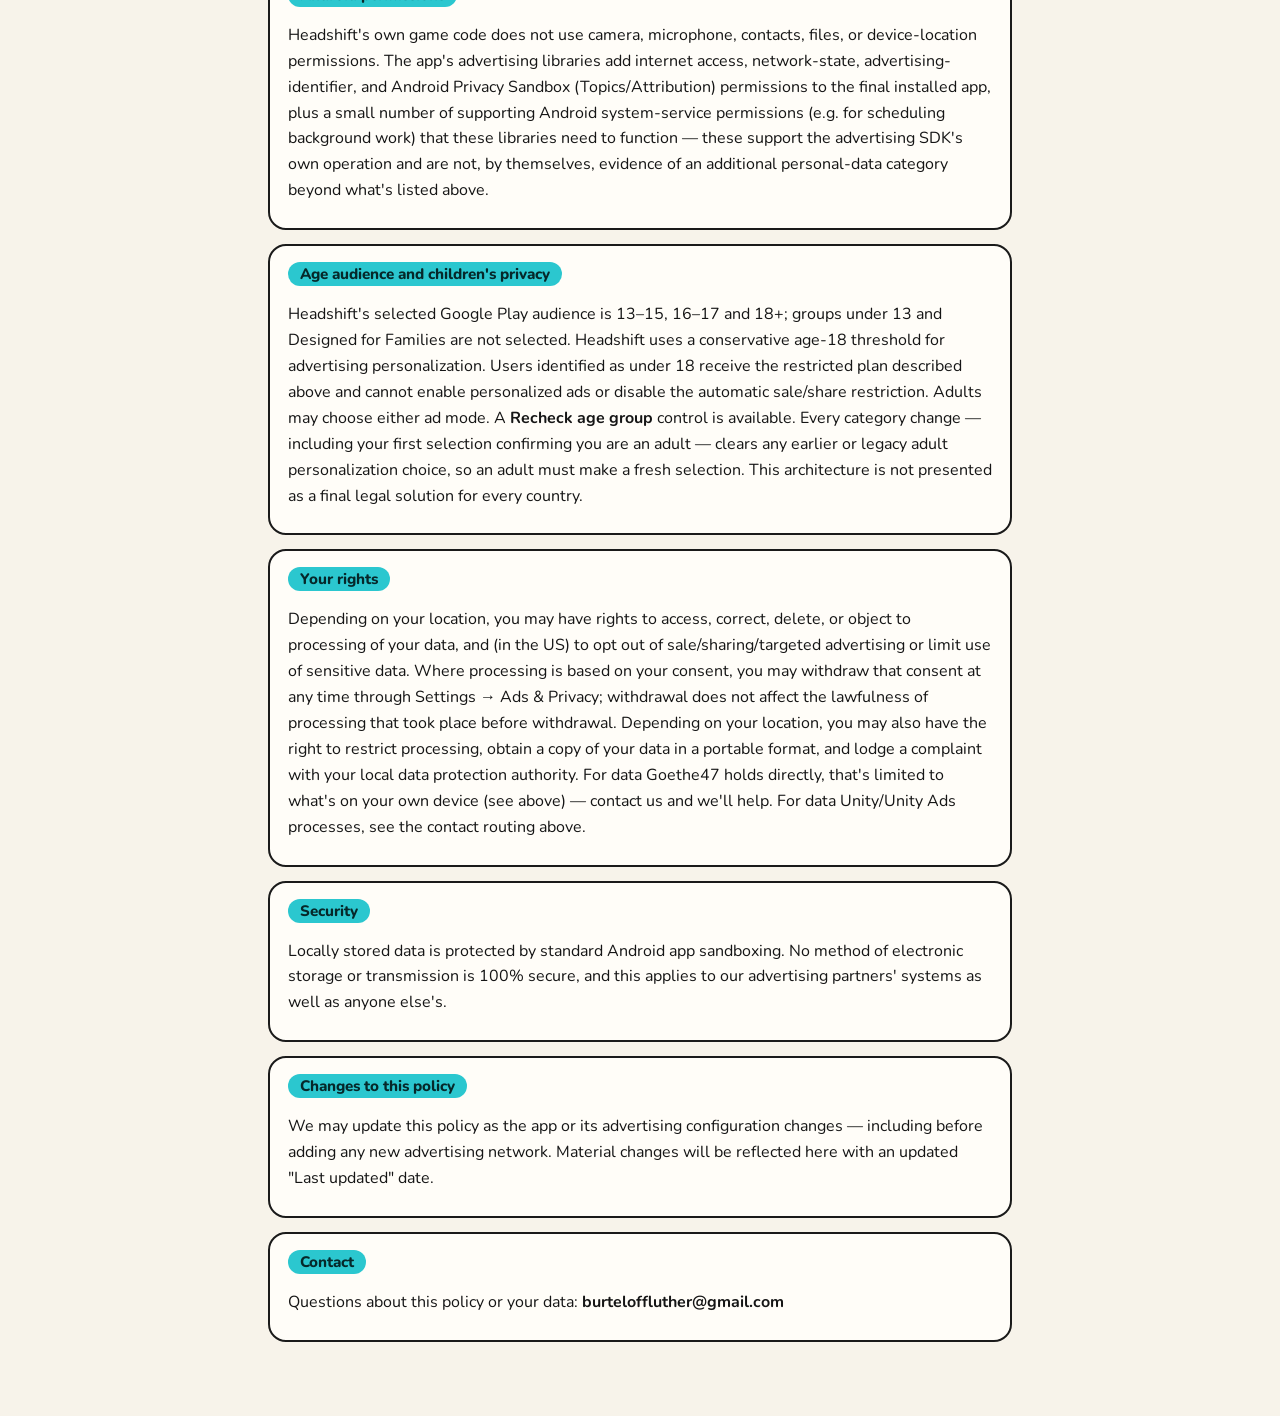
==== commit c28f88c0: "Plain-language and legal-completeness pass on privacy policy Reader-facing legal review pass, applie" ====
--- a/index.html
+++ b/index.html
@@ -15,27 +15,27 @@
       <p class="meta">Last updated: 2026-07-24</p>
     </header>
 
-    <section><h2>Developer / data controller</h2><p><strong>Goethe47</strong> is the developer and, for the data described in this policy, the controller. Contact: <strong>burteloffluther@gmail.com</strong>. Package: <code>com.goethe47.headshift</code>.</p></section>
+    <section><h2>Developer / data controller</h2><p><strong>Goethe47</strong> is the developer of Headshift and the controller responsible for selecting and configuring the advertising services used by the app. Unity Technologies processes advertising data under its own privacy terms and may act as a separate controller or service provider depending on the specific processing activity and applicable law. Contact: <strong>burteloffluther@gmail.com</strong>. Package: <code>com.goethe47.headshift</code>.</p></section>
 
     <section><h2>Product model</h2><p>Headshift: 2048 Snake Puzzle ("Headshift") is a free, single-player puzzle game. It has no in-app purchases and no subscriptions. It is ad-supported, described below.</p></section>
 
     <section><h2>Account model</h2><p>Headshift does not require an account, login, or account creation. There is no server-side player profile of any kind. Because there is no Headshift account, there is no account deletion URL — see "Deletion and local storage" below for what deletion actually means for this app.</p></section>
 
-    <section><h2>Core gameplay and internet use</h2><p>Core gameplay and local progress work without a game server. Headshift does not require an internet connection to be played. Internet access is used to load advertising and related privacy services (see below).</p></section>
+    <section><h2>Core gameplay and internet use</h2><p>Core gameplay and local progress work without a game server. Headshift does not require an internet connection to be played. Internet access is used by Unity LevelPlay and Unity Ads to request, deliver, measure and secure advertisements (see below).</p></section>
 
-    <section><h2>Data stored locally on your device</h2><p>The following is stored only in the app's own local storage on your device. Goethe47 does not operate a game server, so none of this is transmitted to us:</p><ul><li><strong>Best score</strong>, language, sound and tutorial preferences.</li><li><strong>Age privacy category:</strong> only <code>ProtectedUnder18</code> or <code>Adult18Plus</code>. Headshift does not request or store a date of birth. The exact age selected with the neutral local age slider exists only in temporary UI state, is cleared after the category is calculated, and is never saved, logged or sent. Every recheck starts with no age selected.</li><li><strong>Adult advertising privacy choice</strong> (personalized or non-personalized) and explicit US-state sale/share choice.</li><li><strong>Pending-restart marker</strong> when a privacy plan changed after advertising started.</li><li><strong>Ad-frequency bookkeeping</strong>, used only to avoid showing ads too often.</li></ul></section>
+    <section><h2>Data stored locally on your device</h2><p>The following is stored only in the app's own local storage on your device. Goethe47 does not operate a game server, so none of this is transmitted to us:</p><ul><li><strong>Best score</strong>, language, sound and tutorial preferences.</li><li><strong>Age privacy category:</strong> only whether you are under 18 or 18 and older. Headshift does not request or store a date of birth. The exact age you enter on the neutral local age slider exists only in temporary UI state, is cleared once your category is calculated, and is never saved, logged or sent. Every recheck starts with no age selected.</li><li><strong>Adult advertising privacy choice</strong> (personalized or non-personalized) and explicit US-state sale/share choice.</li><li><strong>A pending-change marker</strong>, set when your privacy choice changes while ads are already running, so the app knows to apply it the next time you open it.</li><li><strong>Ad-frequency bookkeeping</strong>, used only to avoid showing ads too often.</li></ul></section>
 
     <section><h2>Advertising services actually included</h2><p>Headshift shows ads through exactly two components, both confirmed present in the app's build: <strong>Unity LevelPlay</strong> (Unity's mediation SDK) running the <strong>Unity Ads</strong> network via its Unity Ads adapter. No other ad network's SDK or adapter is included in the app. Unity's dashboard lets specific ad placements/instances change without an app update, but that is not the same as adding a new network — a genuinely new advertising network requires adding its adapter to the build, which would mean a new app version and an update to this policy and to Play Console's Data safety section before it goes out.</p></section>
 
-    <section><h2>Google Play Data Safety declaration</h2><p>The Play Console declaration follows Unity Ads' official table for the SDK embedded in this build. Each category below is collected, shared, not processed ephemerally, and required:</p><ul><li><strong>Approximate location</strong> — purposes: Advertising or marketing; Analytics; App functionality; Fraud prevention, security, and compliance.</li><li><strong>Personal identifiers / User IDs</strong> — purpose: App functionality. These are Unity SDK identifiers, not a Headshift account or login.</li><li><strong>Purchase history</strong> — purposes: Advertising or marketing; Analytics. Declared <strong>Yes</strong> because Unity's official Unity Ads disclosure says Yes; Headshift having no purchases does not override the embedded SDK's declaration, and no written or technical Unity confirmation for this exact build establishes otherwise.</li><li><strong>App interactions</strong> (page views and taps during the ad experience, not Headshift gameplay) — purposes: Advertising or marketing; Analytics; Fraud prevention, security, and compliance.</li><li><strong>App diagnostics</strong> — purposes: App functionality; Analytics.</li><li><strong>Device or other identifiers</strong> — purposes: Advertising or marketing; Analytics; App functionality; Fraud prevention, security, and compliance.</li></ul><p><strong>Other app activity requires a Unity dashboard check:</strong> Unity says app usage time is collected only when <strong>Acquire Optimization</strong> is enabled in the Monetization dashboard. Its final Yes/No value must match that live dashboard setting before the Play Console declaration is submitted. If enabled, it is collected, shared, not ephemeral, required, for Advertising or marketing; Analytics; Fraud prevention, security, and compliance.</p><p>Headshift's build also declares Android Privacy Sandbox <strong>Topics</strong> and <strong>Attribution</strong> permissions. <strong>Not applicable to Headshift according to Unity Ads' table:</strong> precise location, contacts, messages, photos, files, and calendar.</p></section>
+    <section><h2>Google Play Data Safety declaration</h2><p>According to Unity's currently published Data Safety guidance for the Unity Ads SDK, the SDK may collect and share the following categories. Headshift's Play Console declaration is maintained to match the SDK version and dashboard configuration included in the current release:</p><ul><li><strong>Approximate location</strong> — purposes: Advertising or marketing; Analytics; App functionality; Fraud prevention, security, and compliance.</li><li><strong>Personal identifiers / User IDs</strong> — purpose: App functionality. These are Unity SDK identifiers, not a Headshift account or login.</li><li><strong>Purchase history</strong> — purposes: Advertising or marketing; Analytics. Declared <strong>Yes</strong> because Unity's official Unity Ads disclosure says Yes; Headshift having no purchases does not override the embedded SDK's declaration, and no written or technical Unity confirmation for this exact build establishes otherwise.</li><li><strong>App interactions</strong> (page views and taps during the ad experience, not Headshift gameplay) — purposes: Advertising or marketing; Analytics; Fraud prevention, security, and compliance.</li><li><strong>App diagnostics</strong> — purposes: App functionality; Analytics.</li><li><strong>Device or other identifiers</strong> — purposes: Advertising or marketing; Analytics; App functionality; Fraud prevention, security, and compliance.</li></ul><p><strong>Other app activity requires a Unity dashboard check:</strong> Unity says app usage time is collected only when <strong>Acquire Optimization</strong> is enabled in the Monetization dashboard. Its final Yes/No value must match that live dashboard setting before the Play Console declaration is submitted. If enabled, it is collected, shared, not ephemeral, required, for Advertising or marketing; Analytics; Fraud prevention, security, and compliance.</p><p>Headshift's build also declares Android Privacy Sandbox <strong>Topics</strong> and <strong>Attribution</strong> permissions. <strong>Not applicable to Headshift according to Unity Ads' table:</strong> precise location, contacts, messages, photos, files, and calendar. Unity's published table covers only the Unity Ads SDK; Goethe47 is responsible for any other SDK included in a future build and for the final Play Console declaration as a whole.</p></section>
 
     <section><h2>Purposes of processing</h2><p>Ad delivery and measurement; ad personalization (only if you choose personalized ads); frequency capping (so interstitial ads aren't shown too often); fraud prevention and security for the advertising system.</p></section>
 
-    <section><h2>Legal bases (where applicable)</h2><p>Where GDPR/UK GDPR applies, personalized advertising relies on the consent signal an adult user can give or withdraw via Settings → Ads &amp; Privacy. Unity Ads describes opting out as switching to contextual ads. However, LevelPlay documentation separately warns that ePrivacy rules can require consent before SDK initialization. Headshift sets its plan before initialization, but this age gate and advertising-choice UI have not been independently confirmed as a complete legal solution for every EEA/UK case. This policy therefore does not claim final EEA/UK legal compliance; jurisdiction-specific legal review and current Unity dashboard/SDK configuration remain necessary.</p></section>
+    <section><h2>Legal bases (where applicable)</h2><p>Where consent is legally required, Headshift relies on your consent, given through the age and advertising-choice screens described below, before enabling personalized advertising. Limited processing needed for non-personalized ad delivery, measurement, security and fraud prevention may be based on legitimate interests or another lawful basis available to Unity, subject to applicable law — this is not a claim that legitimate interests alone satisfies every requirement of the EU/UK ePrivacy rules on accessing information on a device. In jurisdictions where consent is required for that processing or for that device access, consent is obtained before it occurs. This policy does not claim final legal compliance for every jurisdiction; jurisdiction-specific legal review and current Unity dashboard/SDK configuration remain necessary.</p></section>
 
-    <section><h2>Advertising and privacy choices</h2><p>Before Headshift calls <code>LevelPlay.Init</code> or requests an advertisement, a neutral local age slider lets the user select their current age and assigns one of two product privacy categories. No value is selected in advance. The exact selection exists only until the category is calculated and is not saved, logged or sent. A user in <strong>ProtectedUnder18</strong> receives limited non-personalized advertising: advertising-ID use is disabled, Families-compatible demand is requested, Unity Ads receives a non-behavioral designation, and sale/share is restricted automatically. This product category is not a claim that every user under 18 is legally a child under COPPA.</p><p>A confirmed <strong>Adult18Plus</strong> user chooses equally between personalized and non-personalized ads. Adult non-personalized ads are not selected from interests, but limited device and ad-interaction data may still be used for delivery, measurement, frequency limits, analytics, security and fraud prevention. Adults also have an independent sale/share control. Choices and the age group can be reviewed in <strong>Settings → Ads &amp; Privacy</strong>; each age recheck begins with an empty selection.</p><p>If the effective age, personalization or sale/share setting changes after LevelPlay has started, Headshift stops and destroys its current banner/interstitial objects, does not call <code>LevelPlay.Init</code> again in that process, and asks the user to close and reopen the app. The saved plan is then applied before the next single initialization.</p></section>
+    <section><h2>Advertising and privacy choices</h2><p>Before Headshift starts the advertising SDK or requests an advertisement, a neutral local age slider lets you select your current age and assigns you to one of two product privacy categories. No value is selected in advance. The exact age you enter exists only until the category is calculated and is not saved, logged or sent. If you are under 18, you receive limited non-personalized advertising: your advertising ID is not used, only ads suitable for a younger audience are requested, Unity Ads is instructed not to build a behavioral profile for you, and the sale/share restriction is turned on automatically. This is a product setting, not a claim that every user under 18 is legally a child under COPPA.</p><p>If you confirm you are 18 or older, you choose equally between personalized and non-personalized ads. Adult non-personalized ads are not selected from your interests, but limited device and ad-interaction data may still be used for delivery, measurement, frequency limits, analytics, security and fraud prevention. Adults also have an independent sale/share control. Choices and the age group can be reviewed in <strong>Settings → Ads &amp; Privacy</strong>; each age recheck begins with an empty selection.</p><p>If your age group, personalization or sale/share setting changes after advertising has already started, Headshift stops showing ads under the old setting and clears what was already loaded. Advertising privacy changes are applied the next time you close and reopen the app, using your newly saved choice.</p></section>
 
-    <section><h2>US-state privacy choices</h2><p>Adult users have a <strong>"Do not sell or share my info"</strong> control in Settings → Ads &amp; Privacy. A missing saved value is not treated as an automatic opt-in; <code>false</code> is sent only after an explicit action. ProtectedUnder18 users are automatically opted out and cannot disable that restriction. Headshift does not detect the user's country or state.</p></section>
+    <section><h2>US-state privacy choices</h2><p>Adult users can enable or disable the <strong>"Do not sell or share my personal data"</strong> checkbox in Settings → Ads &amp; Privacy. A missing saved value is not treated as an automatic opt-in; <code>false</code> is sent only after you explicitly leave the checkbox unchecked. For users under 18, the restriction is enabled automatically and cannot be disabled. Headshift does not detect the user's country or state.</p></section>
 
     <section><h2>Data recipients and advertising partners</h2><p>Unity Technologies, via the LevelPlay mediation platform and the Unity Ads network specifically (the only network integrated in this build). See <a href="https://unity.com/legal/game-player-and-app-user-privacy-policy" target="_blank" rel="noopener">Unity's Player and App User Privacy Policy</a> for how Unity itself handles this data. If you want to exercise a right (access, deletion, opt-out) over data Unity's systems hold, you can contact Unity directly using the details in their policy, or contact Goethe47 at the email below and we'll help route the request — Goethe47 chose and configured the advertising SDKs in this app and doesn't disclaim responsibility for that choice just because we don't run our own server.</p></section>
 
@@ -47,9 +47,9 @@
 
     <section><h2>Android permissions</h2><p>Headshift's own game code does not use camera, microphone, contacts, files, or device-location permissions. The app's advertising libraries add internet access, network-state, advertising-identifier, and Android Privacy Sandbox (Topics/Attribution) permissions to the final installed app, plus a small number of supporting Android system-service permissions (e.g. for scheduling background work) that these libraries need to function — these support the advertising SDK's own operation and are not, by themselves, evidence of an additional personal-data category beyond what's listed above.</p></section>
 
-    <section><h2>Age audience and children's privacy</h2><p>Headshift's selected Google Play audience is 13–15, 16–17 and 18+; groups under 13 and Designed for Families are not selected. Headshift uses a conservative age-18 threshold for advertising personalization. Users classified as ProtectedUnder18 receive the restricted plan described above and cannot enable personalized ads or disable the automatic sale/share restriction. Adults may choose either ad mode. A <strong>Recheck age group</strong> control is available. Every category transition—including the first Unknown-to-Adult selection—clears any earlier or legacy adult personalization choice, so an adult must make a fresh selection. This architecture is not presented as a final legal solution for every country.</p></section>
+    <section><h2>Age audience and children's privacy</h2><p>Headshift's selected Google Play audience is 13–15, 16–17 and 18+; groups under 13 and Designed for Families are not selected. Headshift uses a conservative age-18 threshold for advertising personalization. Users identified as under 18 receive the restricted plan described above and cannot enable personalized ads or disable the automatic sale/share restriction. Adults may choose either ad mode. A <strong>Recheck age group</strong> control is available. Every category change — including your first selection confirming you are an adult — clears any earlier or legacy adult personalization choice, so an adult must make a fresh selection. This architecture is not presented as a final legal solution for every country.</p></section>
 
-    <section><h2>Your rights</h2><p>Depending on your location, you may have rights to access, correct, delete, or object to processing of your data, and (in the US) to opt out of sale/sharing/targeted advertising or limit use of sensitive data. For data Goethe47 holds directly, that's limited to what's on your own device (see above) — contact us and we'll help. For data Unity/Unity Ads processes, see the contact routing above.</p></section>
+    <section><h2>Your rights</h2><p>Depending on your location, you may have rights to access, correct, delete, or object to processing of your data, and (in the US) to opt out of sale/sharing/targeted advertising or limit use of sensitive data. Where processing is based on your consent, you may withdraw that consent at any time through Settings → Ads &amp; Privacy; withdrawal does not affect the lawfulness of processing that took place before withdrawal. Depending on your location, you may also have the right to restrict processing, obtain a copy of your data in a portable format, and lodge a complaint with your local data protection authority. For data Goethe47 holds directly, that's limited to what's on your own device (see above) — contact us and we'll help. For data Unity/Unity Ads processes, see the contact routing above.</p></section>
 
     <section><h2>Security</h2><p>Locally stored data is protected by standard Android app sandboxing. No method of electronic storage or transmission is 100% secure, and this applies to our advertising partners' systems as well as anyone else's.</p></section>
 
